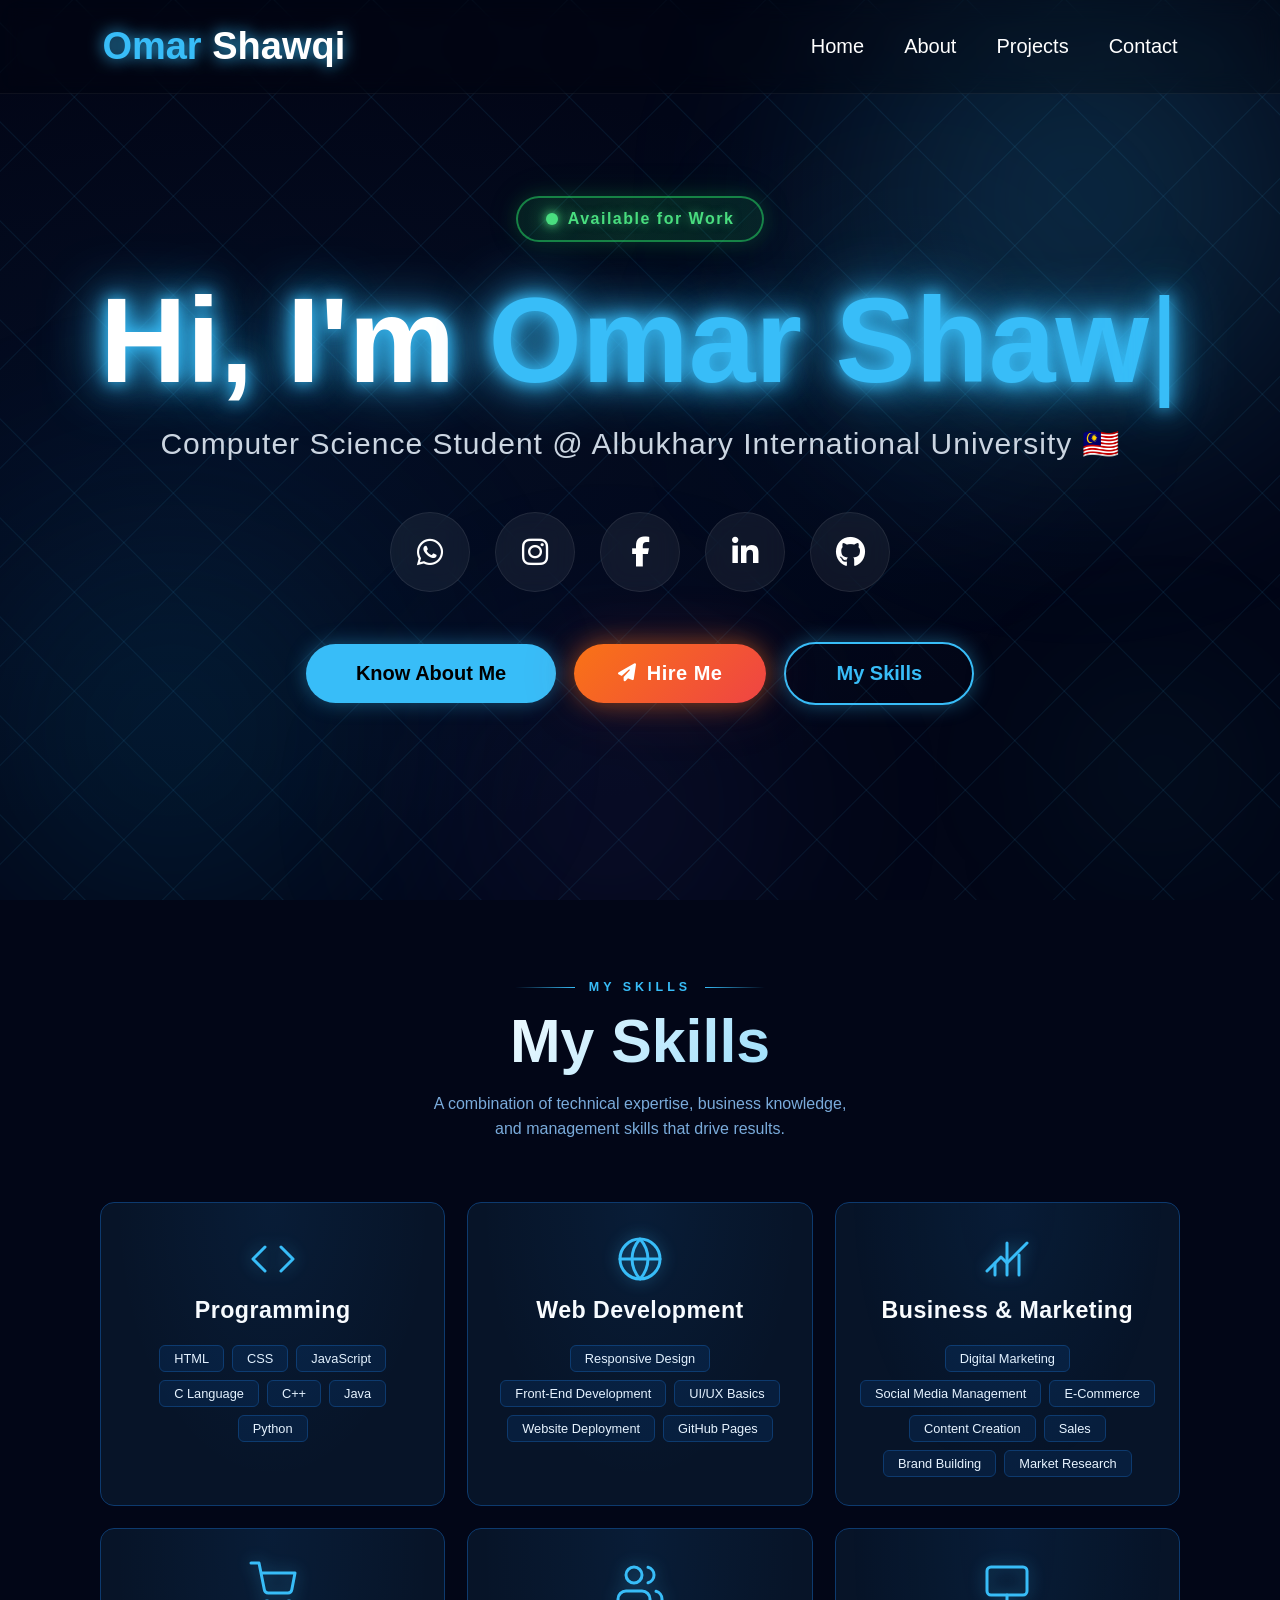
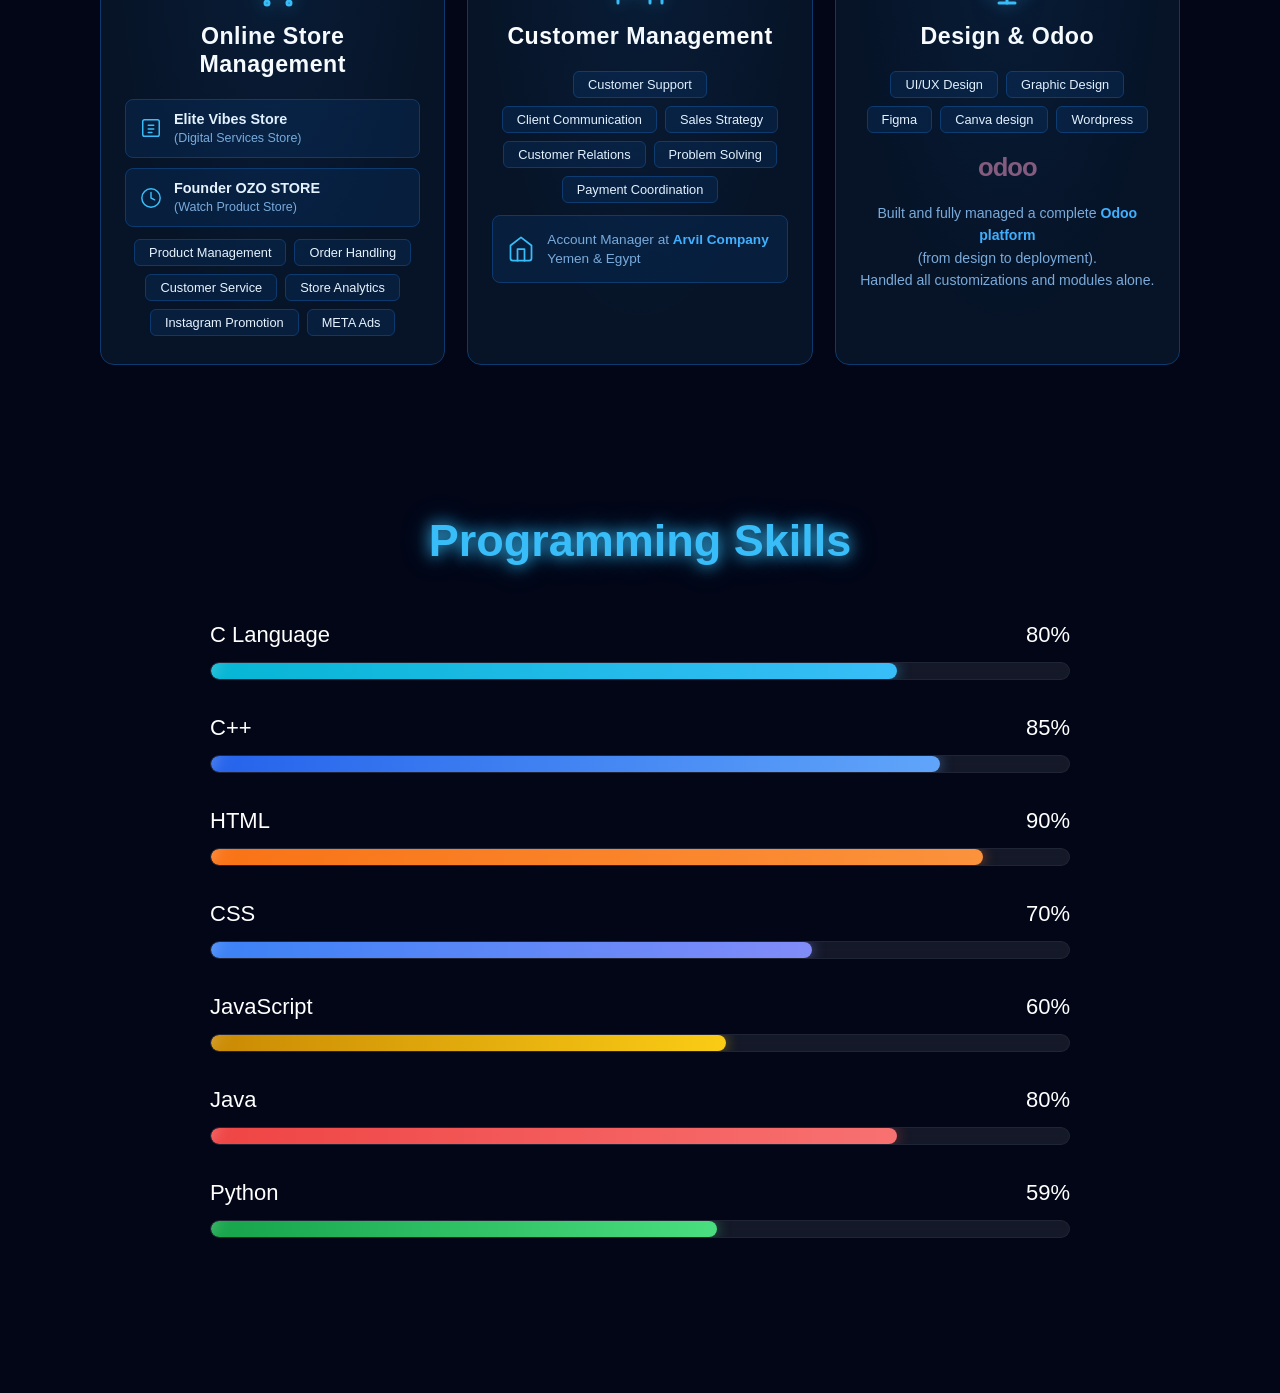
==== index.html @ d6a5c093 "Update index.html" ====
<!DOCTYPE html>
<html lang="en">
<head>
    <meta charset="UTF-8">
    <meta name="viewport" content="width=device-width, initial-scale=1.0">
    <meta name="theme-color" content="#020617">
    <!-- Preconnect to external resources for faster loading -->
    <link rel="preconnect" href="https://cdnjs.cloudflare.com" crossorigin>
    <title>Omar Shawqi | Portfolio</title>
    <link rel="stylesheet" href="style.css">
    <!-- FONT AWESOME - load async to avoid render blocking -->
    <link rel="stylesheet" href="https://cdnjs.cloudflare.com/ajax/libs/font-awesome/6.5.1/css/all.min.css" media="print" onload="this.media='all'"/>
    <noscript><link rel="stylesheet" href="https://cdnjs.cloudflare.com/ajax/libs/font-awesome/6.5.1/css/all.min.css"/></noscript>
</head>

<body>

<div class="bg-animation"></div>

<!-- NAVBAR -->
<nav>
   <div class="logo">
    <span class="logo-blue">Omar</span>
    <span class="logo-white">Shawqi</span>
</div>
    <button class="hamburger" id="hamburger" aria-label="Menu">
        <span></span><span></span><span></span>
    </button>
    <ul id="nav-menu">
        <li><a href="index.html">Home</a></li>
        <li><a href="about.html">About</a></li>
        <li><a href="projects.html">Projects</a></li>
        <li><a href="contact.html">Contact</a></li>
    </ul>
</nav>

<!-- HERO -->
<section class="hero">
    <div class="hero-content">

        <!-- Available for work badge -->
        <div class="available-badge">
            <span class="avail-dot"></span>
            Available for Work
        </div>

        <!-- Typing headline -->
        <h1 class="hero-headline">
            <span class="hero-hi">Hi, I'm </span><span id="typing-text" class="hero-typed"></span><span class="hero-cursor">|</span>
        </h1>

        <!-- Rotating subtitles -->
        <p class="hero-sub-rotate" id="hero-sub"></p>

        <div class="social-icons">
            <a href="https://wa.me/967772291980" target="_blank"><i class="fab fa-whatsapp"></i></a>
            <a href="https://instagram.com/7qz_2" target="_blank"><i class="fab fa-instagram"></i></a>
            <a href="https://www.facebook.com/share/17MF6jE2B3/" target="_blank"><i class="fab fa-facebook-f"></i></a>
            <a href="https://www.linkedin.com/in/omar-shawqi-67b911262/" target="_blank"><i class="fab fa-linkedin-in"></i></a>
            <a href="https://github.com/omarshawqi7722" target="_blank"><i class="fab fa-github"></i></a>
        </div>

        <div class="hero-cta-row">
            <a href="about.html" class="main-btn">Know About Me</a>
            <a href="contact.html" class="hire-me-btn">
                <span class="hire-icon"><i class="fas fa-paper-plane"></i></span>
                Hire Me
            </a>
            <a href="#skills" class="main-btn secondary-btn">My Skills</a>
        </div>

    </div>
</section>

<!-- ─── SKILLS SECTION ─── -->
<section id="skills">

  <div class="section-label"><span>MY SKILLS</span></div>
  <h2 class="section-title">My Skills</h2>
  <p class="section-sub">A combination of technical expertise, business knowledge,<br>and management skills that drive results.</p>

  <div class="skills-grid">

    <!-- 1. Programming -->
    <div class="skill-card">
      <div class="card-icon">
        <svg viewBox="0 0 24 24" fill="none" stroke="currentColor" stroke-width="1.5" stroke-linecap="round" stroke-linejoin="round">
          <polyline points="16 18 22 12 16 6"/>
          <polyline points="8 6 2 12 8 18"/>
        </svg>
      </div>
      <div class="card-title">Programming</div>
      <div class="tags">
        <span class="tag">HTML</span>
        <span class="tag">CSS</span>
        <span class="tag">JavaScript</span>
        <span class="tag">C Language</span>
        <span class="tag">C++</span>
        <span class="tag">Java</span>
        <span class="tag">Python</span>
      </div>
    </div>

    <!-- 2. Web Development -->
    <div class="skill-card">
      <div class="card-icon">
        <svg viewBox="0 0 24 24" fill="none" stroke="currentColor" stroke-width="1.5" stroke-linecap="round" stroke-linejoin="round">
          <circle cx="12" cy="12" r="10"/>
          <line x1="2" y1="12" x2="22" y2="12"/>
          <path d="M12 2a15.3 15.3 0 0 1 4 10 15.3 15.3 0 0 1-4 10 15.3 15.3 0 0 1-4-10 15.3 15.3 0 0 1 4-10z"/>
        </svg>
      </div>
      <div class="card-title">Web Development</div>
      <div class="tags">
        <span class="tag">Responsive Design</span>
        <span class="tag">Front-End Development</span>
        <span class="tag">UI/UX Basics</span>
        <span class="tag">Website Deployment</span>
        <span class="tag">GitHub Pages</span>
      </div>
    </div>

    <!-- 3. Business & Marketing -->
    <div class="skill-card">
      <div class="card-icon">
        <svg viewBox="0 0 24 24" fill="none" stroke="currentColor" stroke-width="1.5" stroke-linecap="round" stroke-linejoin="round">
          <line x1="18" y1="20" x2="18" y2="10"/>
          <line x1="12" y1="20" x2="12" y2="4"/>
          <line x1="6" y1="20" x2="6" y2="14"/>
          <polyline points="22 4 12 14 9 11 2 18"/>
        </svg>
      </div>
      <div class="card-title">Business &amp; Marketing</div>
      <div class="tags">
        <span class="tag">Digital Marketing</span>
        <span class="tag">Social Media Management</span>
        <span class="tag">E-Commerce</span>
        <span class="tag">Content Creation</span>
        <span class="tag">Sales</span>
        <span class="tag">Brand Building</span>
        <span class="tag">Market Research</span>
      </div>
    </div>

    <!-- 4. Online Store Management -->
    <div class="skill-card">
      <div class="card-icon">
        <svg viewBox="0 0 24 24" fill="none" stroke="currentColor" stroke-width="1.5" stroke-linecap="round" stroke-linejoin="round">
          <circle cx="9" cy="21" r="1"/>
          <circle cx="20" cy="21" r="1"/>
          <path d="M1 1h4l2.68 13.39a2 2 0 0 0 2 1.61h9.72a2 2 0 0 0 2-1.61L23 6H6"/>
        </svg>
      </div>
      <div class="card-title">Online Store Management</div>
      <div class="store-item">
        <svg viewBox="0 0 24 24" fill="none" stroke="currentColor" stroke-width="1.5" stroke-linecap="round" stroke-linejoin="round">
          <rect x="3" y="3" width="18" height="18" rx="2"/>
          <path d="M9 9h6M9 13h6M9 17h4"/>
        </svg>
        <div class="store-item-text">
          <strong>Elite Vibes Store</strong>
          <span>(Digital Services Store)</span>
        </div>
      </div>
      <div class="store-item">
        <svg viewBox="0 0 24 24" fill="none" stroke="currentColor" stroke-width="1.5" stroke-linecap="round" stroke-linejoin="round">
          <circle cx="12" cy="12" r="10"/>
          <path d="M12 6v6l4 2"/>
        </svg>
        <div class="store-item-text">
          <strong>Founder OZO STORE</strong>
          <span>(Watch Product Store)</span>
        </div>
      </div>
      <div class="tags" style="margin-top:12px;">
        <span class="tag">Product Management</span>
        <span class="tag">Order Handling</span>
        <span class="tag">Customer Service</span>
        <span class="tag">Store Analytics</span>
        <span class="tag">Instagram Promotion</span>
        <span class="tag">META Ads</span>
      </div>
    </div>

    <!-- 5. Customer Management -->
    <div class="skill-card">
      <div class="card-icon">
        <svg viewBox="0 0 24 24" fill="none" stroke="currentColor" stroke-width="1.5" stroke-linecap="round" stroke-linejoin="round">
          <path d="M17 21v-2a4 4 0 0 0-4-4H5a4 4 0 0 0-4 4v2"/>
          <circle cx="9" cy="7" r="4"/>
          <path d="M23 21v-2a4 4 0 0 0-3-3.87"/>
          <path d="M16 3.13a4 4 0 0 1 0 7.75"/>
        </svg>
      </div>
      <div class="card-title">Customer Management</div>
      <div class="tags">
        <span class="tag">Customer Support</span>
        <span class="tag">Client Communication</span>
        <span class="tag">Sales Strategy</span>
        <span class="tag">Customer Relations</span>
        <span class="tag">Problem Solving</span>
        <span class="tag">Payment Coordination</span>
        
      </div>
      <div class="company-badge">
        <svg viewBox="0 0 24 24" fill="none" stroke="currentColor" stroke-width="1.5" stroke-linecap="round" stroke-linejoin="round">
          <path d="M3 9l9-7 9 7v11a2 2 0 0 1-2 2H5a2 2 0 0 1-2-2z"/>
          <polyline points="9 22 9 12 15 12 15 22"/>
        </svg>
        <div>
           Account Manager at 
<a href="https://www.facebook.com/ArvilGroup"
target="_blank">
    Arvil Company
</a>

<br>

Yemen & Egypt
        </div>
      </div>
    </div>

    <!-- 6. Design & Odoo -->
    <div class="skill-card">
      <div class="card-icon">
        <svg viewBox="0 0 24 24" fill="none" stroke="currentColor" stroke-width="1.5" stroke-linecap="round" stroke-linejoin="round">
          <rect x="2" y="3" width="20" height="14" rx="2"/>
          <line x1="8" y1="21" x2="16" y2="21"/>
          <line x1="12" y1="17" x2="12" y2="21"/>
        </svg>
      </div>
      <div class="card-title">Design &amp; Odoo</div>
      <div class="odoo-block">
        <div class="tags">
          <span class="tag">UI/UX Design</span>
          <span class="tag">Graphic Design</span>
          <span class="tag">Figma</span>
          <span class="tag">Canva design</span>
           <span class="tag">Wordpress</span>
        </div>
        <div class="odoo-logo"><span class="odoo-logo-text">odoo</span></div>
        <div class="odoo-desc">
          Built and fully managed a complete <a href="#">Odoo platform</a><br>
          (from design to deployment).<br>
          Handled all customizations and modules alone.
        </div>
      </div>
    </div>

  </div>
</section>
<!-- ─── END SKILLS SECTION ─── -->

<!-- PROGRAMMING SKILLS BARS SECTION -->
<section class="skills-section">
    <h2>Programming Skills</h2>

    <!-- C -->
    <div class="skill">
        <div class="skill-info">
            <span>C Language</span>
            <span>80%</span>
        </div>
        <div class="skill-bar">
            <div class="skill-fill c"></div>
        </div>
    </div>

    <!-- C++ -->
    <div class="skill">
        <div class="skill-info">
            <span>C++</span>
            <span>85%</span>
        </div>
        <div class="skill-bar">
            <div class="skill-fill cpp"></div>
        </div>
    </div>

    <!-- HTML -->
    <div class="skill">
        <div class="skill-info">
            <span>HTML</span>
            <span>90%</span>
        </div>
        <div class="skill-bar">
            <div class="skill-fill html"></div>
        </div>
    </div>

    <!-- CSS -->
    <div class="skill">
        <div class="skill-info">
            <span>CSS</span>
            <span>70%</span>
        </div>
        <div class="skill-bar">
            <div class="skill-fill css"></div>
        </div>
    </div>

    <!-- JavaScript -->
    <div class="skill">
        <div class="skill-info">
            <span>JavaScript</span>
            <span>60%</span>
        </div>
        <div class="skill-bar">
            <div class="skill-fill js"></div>
        </div>
    </div>

    <!-- Java -->
    <div class="skill">
        <div class="skill-info">
            <span>Java</span>
            <span>80%</span>
        </div>
        <div class="skill-bar">
            <div class="skill-fill java"></div>
        </div>
    </div>

    <!-- Python -->
    <div class="skill">
        <div class="skill-info">
            <span>Python</span>
            <span>59%</span>
        </div>
        <div class="skill-bar">
            <div class="skill-fill python"></div>
        </div>
    </div>

</section>

<script src="script.js"></script>

</body>
</html>
---- style.css ----
/* ================================================================
   Omar Shawqi — Portfolio
   style.css  |  One unified stylesheet for all pages
   Font: Arial, sans-serif (consistent with all pages)
   ================================================================ */

/* ── Reset ── */
*, *::before, *::after {
    margin: 0;
    padding: 0;
    box-sizing: border-box;
    scroll-behavior: smooth;
}

body {
    font-family: Arial, sans-serif;
}
/* ================================================================
   BODY & PAGE LOAD
   ================================================================ */
body {
    background: #020617;
    color: white;
    overflow-x: hidden;
    animation: pageLoad 0.8s ease;
}

@keyframes pageLoad {
    from { opacity: 0; transform: translateY(20px); }
    to   { opacity: 1; transform: translateY(0); }
}

.fade-out {
    opacity: 0;
    transform: scale(1.02);
    transition: opacity 0.5s ease, transform 0.5s ease;
}

/* ================================================================
   BACKGROUND ANIMATION
   ================================================================ */
.bg-animation {
    position: fixed;
    width: 100%;
    height: 100vh;
    z-index: -1;
    overflow: hidden;
    background: radial-gradient(ellipse at 20% 50%, #040e24 0%, #020617 60%);
}

/* Fine moving grid */
.bg-animation::before {
    content: "";
    position: absolute;
    width: 200%;
    height: 200%;
    background-image:
        linear-gradient(rgba(56, 189, 248, 0.09) 1px, transparent 1px),
        linear-gradient(90deg, rgba(56, 189, 248, 0.09) 1px, transparent 1px);
    background-size: 70px 70px;
    transform: rotate(45deg);
    top: -50%;
    left: -50%;
    animation: gridMove 30s linear infinite;
}

/* Primary top-right orb — cyan */
.bg-animation::after {
    content: "";
    position: absolute;
    width: 800px;
    height: 800px;
    background: radial-gradient(circle, rgba(56, 189, 248, 0.22) 0%, transparent 65%);
    filter: blur(70px);
    top: -200px;
    right: -200px;
    animation: orbFloat1 14s ease-in-out infinite alternate;
}

/* Extra orbs injected via JS — see below */

@keyframes gridMove {
    0%   { transform: rotate(45deg) translate(0, 0); }
    100% { transform: rotate(45deg) translate(100px, 100px); }
}

@keyframes orbFloat1 {
    0%   { transform: translate(0, 0) scale(1); }
    33%  { transform: translate(-60px, 80px) scale(1.08); }
    66%  { transform: translate(40px, 120px) scale(0.95); }
    100% { transform: translate(-30px, 50px) scale(1.05); }
}

@keyframes orbFloat2 {
    0%   { transform: translate(0, 0) scale(1); }
    50%  { transform: translate(80px, -60px) scale(1.12); }
    100% { transform: translate(-40px, 40px) scale(0.9); }
}

@keyframes orbFloat3 {
    0%   { transform: translate(0, 0) scale(0.9); }
    50%  { transform: translate(-70px, 50px) scale(1.1); }
    100% { transform: translate(50px, -30px) scale(1.0); }
}

/* ================================================================
   NAVBAR  (Home / About / Contact  use  <nav>)
   ================================================================ */
nav {
    width: 100%;
    padding: 25px 8%;
    display: flex;
    justify-content: space-between;
    align-items: center;
    position: fixed;
    top: 0;
    left: 0;
    z-index: 1000;
    background: rgba(0, 0, 0, 0.2);
    backdrop-filter: blur(12px);
    border-bottom: 1px solid rgba(255, 255, 255, 0.05);
}

.logo {
    font-size: 38px;
    font-weight: bold;
    color: #38bdf8;
    text-shadow: 0 0 15px #38bdf8;
}

nav ul {
    display: flex;
    list-style: none;
    gap: 40px;
}

nav ul li a {
    color: white;
    text-decoration: none;
    font-size: 20px;
    position: relative;
    transition: 0.3s;
}

nav ul li a::after {
    content: "";
    position: absolute;
    width: 0;
    height: 2px;
    background: #38bdf8;
    left: 0;
    bottom: -8px;
    transition: 0.4s;
}

nav ul li a:hover { color: #38bdf8; }
nav ul li a:hover::after { width: 100%; }

/* ================================================================
   NAVBAR  (Projects page uses  .navbar / .nav-links)
   ================================================================ */
.navbar {
    position: sticky;
    top: 0;
    z-index: 1000;
    display: flex;
    align-items: center;
    justify-content: space-between;
    padding: 25px 8%;
    background: rgba(0, 0, 0, 0.2);
    backdrop-filter: blur(12px);
    border-bottom: 1px solid rgba(255, 255, 255, 0.05);
}

.nav-logo {
    font-size: 38px;
    font-weight: bold;
    color: #38bdf8;
    text-shadow: 0 0 15px #38bdf8;
    line-height: 1;
    /* single-line logo to match the other nav */
    display: block;
}

/* hide stacked spans — projects nav shows "Omar Shawqi" flat */
.logo-first::after { content: " "; }
.logo-last  { color: white; }

.nav-links {
    list-style: none;
    display: flex;
    gap: 40px;
}

.nav-links a {
    color: white;
    text-decoration: none;
    font-size: 20px;
    position: relative;
    transition: 0.3s;
}

.nav-links a::after {
    content: "";
    position: absolute;
    width: 0;
    height: 2px;
    background: #38bdf8;
    left: 0;
    bottom: -8px;
    transition: 0.4s;
}

.nav-links a.active,
.nav-links a:hover { color: #38bdf8; }

.nav-links a.active::after,
.nav-links a:hover::after { width: 100%; }

/* ================================================================
   SHARED ANIMATIONS
   ================================================================ */
@keyframes fadeUp {
    from { opacity: 0; transform: translateY(50px); }
    to   { opacity: 1; transform: translateY(0); }
}

@keyframes glowText {
    from { text-shadow: 0 0 10px #38bdf8, 0 0 20px #38bdf8; }
    to   { text-shadow: 0 0 20px #38bdf8, 0 0 40px #38bdf8, 0 0 80px #38bdf8; }
}

/* ================================================================
   BUTTONS
   ================================================================ */
.main-btn {
    display: inline-block;
    padding: 18px 50px;
    border-radius: 50px;
    background: #38bdf8;
    color: black;
    text-decoration: none;
    font-size: 20px;
    font-weight: bold;
    transition: 0.4s;
    box-shadow: 0 0 20px rgba(56, 189, 248, 0.4);
}

.main-btn:hover {
    transform: scale(1.08);
    box-shadow: 0 0 20px #38bdf8, 0 0 50px #38bdf8;
}

.secondary-btn {
    background: transparent;
    color: #38bdf8;
    border: 2px solid #38bdf8;
}

.secondary-btn:hover {
    background: rgba(56, 189, 248, 0.1);
    color: #38bdf8;
}

.second-btn { background: white; }

/* ================================================================
   HOME HERO
   ================================================================ */
.hero {
    width: 100%;
    min-height: 100vh;
    display: flex;
    justify-content: center;
    align-items: center;
    text-align: center;
    padding: 20px;
}

.hero-content { animation: fadeUp 1.5s ease; }

.hero-content h1 {
    font-size: 120px;
    color: #38bdf8;
    margin-bottom: 20px;
    text-shadow: 0 0 15px #38bdf8, 0 0 30px #38bdf8, 0 0 60px #38bdf8;
    animation: glowText 3s infinite alternate;
}

.hero-content p {
    font-size: 30px;
    color: #cbd5e1;
    margin-bottom: 50px;
    letter-spacing: 1px;
}

/* Social Icons */
.social-icons {
    display: flex;
    justify-content: center;
    gap: 25px;
    margin-bottom: 50px;
}

.social-icons a {
    width: 80px;
    height: 80px;
    border-radius: 50%;
    background: rgba(255, 255, 255, 0.06);
    border: 1px solid rgba(255, 255, 255, 0.08);
    display: flex;
    justify-content: center;
    align-items: center;
    color: white;
    text-decoration: none;
    font-size: 30px;
    transition: 0.4s;
    backdrop-filter: blur(12px);
    position: relative;
    overflow: hidden;
}

.social-icons a::before {
    content: "";
    position: absolute;
    width: 100%;
    height: 100%;
    background: linear-gradient(45deg, transparent, #38bdf8, transparent);
    left: -100%;
    transition: 0.5s;
}

.social-icons a:hover::before { left: 100%; }

.social-icons a:hover {
    transform: translateY(-12px) scale(1.1);
    background: #38bdf8;
    color: black;
    box-shadow: 0 0 20px #38bdf8, 0 0 40px #38bdf8;
}

/* ================================================================
   MY SKILLS CARDS  (index.html — #skills)
   ================================================================ */
#skills {
    padding: 80px 60px 60px;
    max-width: 1200px;
    margin: 0 auto;
}

.section-label {
    display: flex;
    align-items: center;
    justify-content: center;
    gap: 14px;
    margin-bottom: 14px;
}

.section-label span {
    font-size: 0.78rem;
    font-weight: 700;
    letter-spacing: 4px;
    color: #38bdf8;
    text-transform: uppercase;
}

.section-label::before,
.section-label::after {
    content: '';
    flex: 0 0 60px;
    height: 1px;
}

.section-label::before { background: linear-gradient(90deg, transparent, #38bdf8); }
.section-label::after  { background: linear-gradient(90deg, #38bdf8, transparent); }

.section-title {
    text-align: center;
    font-size: clamp(2.4rem, 5vw, 3.8rem);
    font-weight: 900;
    line-height: 1.1;
    margin-bottom: 16px;
    background: linear-gradient(135deg, #ffffff 30%, #38bdf8 100%);
    -webkit-background-clip: text;
    -webkit-text-fill-color: transparent;
    background-clip: text;
}

.section-sub {
    text-align: center;
    color: #7aabdb;
    font-size: 1rem;
    font-weight: 300;
    line-height: 1.6;
    margin-bottom: 60px;
}

.skills-grid {
    display: grid;
    grid-template-columns: repeat(3, 1fr);
    gap: 22px;
}

.skill-card {
    background: #071428;
    border: 1px solid #0d3a6e;
    border-radius: 14px;
    padding: 32px 24px 28px;
    transition: border-color 0.3s, box-shadow 0.3s, transform 0.3s;
    position: relative;
    overflow: hidden;
}

.skill-card::before {
    content: '';
    position: absolute;
    inset: 0;
    background: radial-gradient(ellipse at 50% 0%, rgba(26, 143, 255, 0.07) 0%, transparent 65%);
    pointer-events: none;
}

.skill-card:hover {
    border-color: #1a6fba;
    box-shadow: 0 0 20px rgba(26, 143, 255, 0.15);
    transform: translateY(-4px);
}

.card-icon {
    display: flex;
    justify-content: center;
    margin-bottom: 14px;
}

.card-icon svg {
    width: 48px;
    height: 48px;
    stroke: #38bdf8;
    fill: none;
    stroke-width: 1.5;
    stroke-linecap: round;
    stroke-linejoin: round;
    filter: drop-shadow(0 0 8px rgba(56, 189, 248, 0.45));
}

.card-title {
    text-align: center;
    font-size: 1.15rem;
    font-weight: 700;
    color: #40b0ff;
    margin-bottom: 20px;
    letter-spacing: 0.5px;
}

.tags {
    display: flex;
    flex-wrap: wrap;
    gap: 8px;
    justify-content: center;
}

.tag {
    background: #071e3d;
    border: 1px solid #0d3a6e;
    color: #e8f4ff;
    font-size: 0.8rem;
    font-weight: 500;
    padding: 5px 14px;
    border-radius: 6px;
    transition: border-color 0.2s, color 0.2s;
}

.tag:hover { border-color: #0d6fc7; color: #40b0ff; }

.store-item {
    display: flex;
    align-items: center;
    gap: 12px;
    background: #071e3d;
    border: 1px solid #0d3a6e;
    border-radius: 8px;
    padding: 10px 14px;
    margin-bottom: 10px;
    transition: border-color 0.2s;
}

.store-item:hover { border-color: #0d6fc7; }

.store-item svg {
    width: 22px;
    height: 22px;
    stroke: #38bdf8;
    fill: none;
    stroke-width: 1.6;
    flex-shrink: 0;
}

.store-item-text { font-size: 0.82rem; line-height: 1.35; }
.store-item-text strong { display: block; font-size: 0.9rem; color: #e8f4ff; }
.store-item-text span  { color: #7aabdb; font-size: 0.78rem; }

.company-badge {
    display: flex;
    align-items: center;
    gap: 12px;
    background: #071e3d;
    border: 1px solid #0d3a6e;
    border-radius: 8px;
    padding: 14px;
    margin-top: 12px;
    font-size: 0.85rem;
    color: #7aabdb;
    line-height: 1.4;
}

.company-badge svg {
    width: 28px;
    height: 28px;
    stroke: #38bdf8;
    fill: none;
    stroke-width: 1.5;
    flex-shrink: 0;
}

.company-badge a { color: #40b0ff; text-decoration: none; font-weight: 600; }
.company-badge a:hover { text-decoration: underline; }

.odoo-block { display: flex; flex-direction: column; gap: 14px; }

.odoo-desc {
    font-size: 0.88rem;
    color: #7aabdb;
    text-align: center;
    line-height: 1.6;
}

.odoo-desc a { color: #40b0ff; text-decoration: none; font-weight: 600; }

.odoo-logo { display: flex; justify-content: center; margin: 6px 0; }

.odoo-logo-text {
    font-size: 1.6rem;
    font-weight: 900;
    color: #875a7b;
    letter-spacing: -1px;
}

/* ================================================================
   PROGRAMMING SKILL BARS  (index.html — .skills-section)
   ================================================================ */
.skills-section {
    margin-top: 90px;
    width: 100%;
    max-width: 900px;
    margin-left: auto;
    margin-right: auto;
    padding: 0 20px 120px;
}

.skills-section h2 {
    text-align: center;
    font-size: 45px;
    margin-bottom: 55px;
    color: #38bdf8;
    text-shadow:
        0 0 15px #38bdf8,
        0 0 30px rgba(56, 189, 248, 0.4);
}

.skill { margin-bottom: 35px; }

.skill-info {
    display: flex;
    justify-content: space-between;
    margin-bottom: 14px;
    font-size: 22px;
    color: white;
}

.skill-bar {
    width: 100%;
    height: 18px;
    background: rgba(255, 255, 255, 0.08);
    border-radius: 50px;
    overflow: hidden;
    border: 1px solid rgba(255, 255, 255, 0.05);
    backdrop-filter: blur(8px);
}

.skill-fill {
    height: 100%;
    border-radius: 50px;
    position: relative;
    overflow: hidden;
    animation: fillAnimation 2.5s ease;
}

/* Shine sweep */
.skill-fill::before {
    content: "";
    position: absolute;
    top: 0;
    left: -120px;
    width: 120px;
    height: 100%;
    background: rgba(255, 255, 255, 0.5);
    filter: blur(10px);
    transform: skewX(-25deg);
    animation: shine 3s infinite linear;
}

@keyframes fillAnimation { from { width: 0; } }

@keyframes shine {
    0%   { left: -120px; }
    100% { left: 120%; }
}

/* Individual bar colors — different per language */
.c      { width: 80%; background: linear-gradient(90deg, #06b6d4, #38bdf8); box-shadow: 0 0 14px rgba(56,189,248,0.55); }
.cpp    { width: 85%; background: linear-gradient(90deg, #2563eb, #60a5fa); box-shadow: 0 0 14px rgba(96,165,250,0.55); }
.html   { width: 90%; background: linear-gradient(90deg, #f97316, #fb923c); box-shadow: 0 0 14px rgba(249,115,22,0.55); }
.css    { width: 70%; background: linear-gradient(90deg, #3b82f6, #818cf8); box-shadow: 0 0 14px rgba(129,140,248,0.55); }
.js     { width: 60%; background: linear-gradient(90deg, #ca8a04, #facc15); box-shadow: 0 0 14px rgba(250,204,21,0.5); }
.java   { width: 80%; background: linear-gradient(90deg, #ef4444, #f87171); box-shadow: 0 0 14px rgba(239,68,68,0.55); }
.python { width: 59%; background: linear-gradient(90deg, #16a34a, #4ade80); box-shadow: 0 0 14px rgba(74,222,128,0.5); }

.skill:hover .skill-fill       { filter: brightness(1.2); transform: scaleY(1.15); transition: 0.4s; }
.skill:hover .skill-info span  { color: #38bdf8; transition: 0.4s; }

/* ================================================================
   ABOUT PAGE
   ================================================================ */
.about-page {
    width: 100%;
    min-height: 100vh;
    padding: 180px 8% 100px;
}

.about-container { max-width: 1200px; margin: auto; }

.about-container h1 {
    font-size: 80px;
    color: #38bdf8;
    margin-bottom: 15px;
    text-shadow: 0 0 20px #38bdf8;
}

.about-container h2 { font-size: 35px; margin-bottom: 40px; }

.about-container p {
    font-size: 22px;
    line-height: 2;
    color: #cbd5e1;
    margin-bottom: 30px;
}

/* Hero Buttons */
.hero-buttons {
    display: flex;
    justify-content: center;
    align-items: center;
    gap: 22px;
    flex-wrap: wrap;
    margin-top: 45px;
}

.hero-btn {
    padding: 18px 35px;
    border-radius: 50px;
    text-decoration: none;
    color: white;
    font-size: 17px;
    font-weight: 600;
    background: linear-gradient(135deg, #0ea5e9, #0284c7);
    box-shadow: 0 0 25px rgba(14, 165, 233, 0.35);
    transition: 0.4s ease;
}

.hero-btn:hover {
    transform: translateY(-6px);
    box-shadow: 0 0 35px rgba(14, 165, 233, 0.55);
}

.cv-btn {
    background: linear-gradient(135deg, #a01313, #f90000);
}

/* ================================================================
   WORK EXPERIENCE SECTION
   ================================================================ */
.work-section { margin-top: 110px; }

.work-heading { text-align: center; margin-bottom: 60px; }

.work-heading span {
    color: #38bdf8;
    letter-spacing: 4px;
    font-size: 15px;
    font-weight: 600;
}

.work-heading h2 {
    font-size: 70px;
    color: white;
    margin-top: 12px;
    font-weight: 800;
}

.work-grid {
    display: grid;
    grid-template-columns: repeat(2, 1fr);
    gap: 30px;
}

.work-card {
    background: rgba(255, 255, 255, 0.04);
    border: 1px solid rgba(56, 189, 248, 0.15);
    border-radius: 30px;
    padding: 38px;
    transition: 0.4s ease;
    backdrop-filter: blur(12px);
    position: relative;
    overflow: hidden;
}

.work-card::before {
    content: "";
    position: absolute;
    width: 180px;
    height: 180px;
    background: rgba(56, 189, 248, 0.08);
    border-radius: 50%;
    top: -60px;
    right: -60px;
}

.work-card:hover {
    transform: translateY(-10px);
    border-color: #38bdf8;
    box-shadow: 0 0 30px rgba(56, 189, 248, 0.18);
}

.work-icon {
    width: 78px;
    height: 78px;
    border-radius: 22px;
    background: rgba(56, 189, 248, 0.08);
    display: flex;
    align-items: center;
    justify-content: center;
    margin-bottom: 25px;
    position: relative;
    z-index: 2;
}

.work-icon i { font-size: 34px; color: #38bdf8; }

.work-date {
    display: inline-block;
    padding: 8px 16px;
    border-radius: 30px;
    background: rgba(56, 189, 248, 0.1);
    color: #38bdf8;
    font-size: 14px;
    margin-bottom: 22px;
    position: relative;
    z-index: 2;
}

.work-card h3 {
    color: white;
    font-size: 30px;
    margin-bottom: 8px;
    position: relative;
    z-index: 2;
}

.work-card h4 {
    color: #38bdf8;
    font-size: 18px;
    margin-bottom: 20px;
    font-weight: 500;
    position: relative;
    z-index: 2;
}

.work-card p {
    color: #d8d8d8;
    line-height: 1.8;
    font-size: 16px;
    position: relative;
    z-index: 2;
}

/* ================================================================
   VOLUNTEER SECTION
   ================================================================ */
.volunteer-section {
    padding-top: 120px;
    position: relative;
    z-index: 2;
}

.volunteer-header { text-align: center; margin-bottom: 70px; }

.volunteer-header span {
    color: #38bdf8;
    letter-spacing: 4px;
    font-size: 15px;
    font-weight: 600;
}

.volunteer-header h2 {
    font-size: 72px;
    color: white;
    margin-top: 12px;
    font-weight: 800;
}

.volunteer-header p {
    color: #cfcfcf;
    max-width: 700px;
    margin: 20px auto 0;
    line-height: 1.8;
    font-size: 18px;
}

.volunteer-grid {
    display: grid;
    grid-template-columns: repeat(2, 1fr);
    gap: 30px;
}

.volunteer-card {
    position: relative;
    overflow: hidden;
    background: linear-gradient(145deg, #03152e, #071d3b);
    border: 1px solid rgba(56, 189, 248, 0.18);
    border-radius: 30px;
    padding: 40px;
    transition: 0.4s ease;
    backdrop-filter: blur(10px);
}

.volunteer-card::before {
    content: "";
    position: absolute;
    width: 180px;
    height: 180px;
    border-radius: 50%;
    background: rgba(56, 189, 248, 0.08);
    top: -70px;
    right: -70px;
}

.volunteer-card:hover {
    transform: translateY(-10px);
    border-color: #38bdf8;
    box-shadow: 0 0 35px rgba(56, 189, 248, 0.18);
}

.volunteer-icon {
    width: 82px;
    height: 82px;
    border-radius: 24px;
    background: rgba(56, 189, 248, 0.08);
    display: flex;
    align-items: center;
    justify-content: center;
    margin-bottom: 25px;
    position: relative;
    z-index: 2;
}

.volunteer-icon i { font-size: 36px; color: #38bdf8; }

.volunteer-date {
    display: inline-block;
    padding: 10px 18px;
    border-radius: 30px;
    background: rgba(56, 189, 248, 0.12);
    color: #38bdf8;
    font-size: 14px;
    margin-bottom: 22px;
    position: relative;
    z-index: 2;
}

.volunteer-card h3 {
    color: white;
    font-size: 32px;
    margin-bottom: 10px;
    position: relative;
    z-index: 2;
}

.volunteer-card h4 {
    color: #38bdf8;
    font-size: 19px;
    margin-bottom: 22px;
    font-weight: 500;
    position: relative;
    z-index: 2;
}

.volunteer-card p {
    color: #d8d8d8;
    line-height: 1.9;
    font-size: 16px;
    position: relative;
    z-index: 2;
}

/* ================================================================
   CV SECTION
   ================================================================ */
.cv-section { padding: 120px 20px; text-align: center; }

.cv-container span {
    color: #38bdf8;
    letter-spacing: 4px;
    font-size: 15px;
    font-weight: 600;
}

.cv-container h2 {
    font-size: 70px;
    color: white;
    margin-top: 12px;
    font-weight: 800;
}

.cv-container p {
    color: #cfcfcf;
    margin-top: 18px;
    font-size: 18px;
}

.cv-buttons {
    display: flex;
    justify-content: center;
    gap: 25px;
    flex-wrap: wrap;
    margin-top: 45px;
}

/* ================================================================
   CONTACT PAGE
   ================================================================ */
.contact-page { min-height: 100vh; padding: 140px 8% 80px; position: relative; }
.contact-container { max-width: 1400px; margin: auto; }

.contact-title { text-align: left; margin-bottom: 60px; }

.contact-title span {
    color: #9ca3af;
    font-size: 18px;
    letter-spacing: 4px;
    text-transform: uppercase;
    display: flex;
    align-items: center;
    gap: 15px;
    margin-bottom: 10px;
}

.contact-title span::after {
    content: "";
    width: 120px;
    height: 2px;
    background: #38bdf8;
}

.contact-title h1 {
    font-size: 85px;
    color: #fff;
    font-weight: 800;
    text-shadow: 0 0 15px rgba(56, 189, 248, 0.5);
    margin-top: 10px;
}

.contact-grid {
    display: grid;
    grid-template-columns: repeat(2, 1fr);
    gap: 30px;
}

.contact-card {
    background: linear-gradient(135deg, rgba(255,255,255,0.04), rgba(255,255,255,0.02));
    border: 1px solid rgba(255, 255, 255, 0.06);
    padding: 45px;
    display: flex;
    align-items: center;
    gap: 25px;
    position: relative;
    overflow: hidden;
    backdrop-filter: blur(15px);
    transition: 0.45s ease;
    border-radius: 20px;
}

.contact-card::before {
    content: "";
    position: absolute;
    width: 150%;
    height: 150%;
    background: linear-gradient(45deg, transparent, rgba(56, 189, 248, 0.3), transparent);
    top: -120%;
    left: -120%;
    transition: 0.8s;
}

.contact-card:hover::before { top: 100%; left: 100%; }

.contact-card:hover {
    transform: translateY(-15px);
    box-shadow: 0 0 25px rgba(56, 189, 248, 0.4), 0 0 60px rgba(56, 189, 248, 0.2);
    border-color: #38bdf8;
}

.contact-icon {
    min-width: 70px;
    height: 70px;
    border-radius: 18px;
    background: rgba(56, 189, 248, 0.08);
    display: flex;
    justify-content: center;
    align-items: center;
    font-size: 30px;
    color: #38bdf8;
    transition: 0.4s ease;
}

.contact-card:hover .contact-icon {
    transform: scale(1.08);
    box-shadow: 0 0 20px rgba(56, 189, 248, 0.25);
}

.contact-info h2 { color: #fff; font-size: 34px; margin-bottom: 10px; font-weight: 700; }
.contact-info p  { color: #cbd5e1; font-size: 22px; line-height: 1.8; }

/* Social Card */
.social-card {
    display: flex;
    align-items: center;
    justify-content: center;
    gap: 18px;
    padding: 35px;
    overflow: hidden;
}

.social-header {
    display: flex;
    flex-direction: column;
    align-items: center;
    gap: 10px;
}

.social-header h2 {
    color: white;
    font-size: 2rem;
    text-align: center;
}

.social-card .contact-icon {
    min-width: 90px;
    height: 90px;
    display: flex;
    align-items: center;
    justify-content: center;
    border-radius: 22px;
    background: rgba(56, 189, 248, 0.08);
}

.social-card .contact-icon i { font-size: 48px; color: #38bdf8; }

.contact-social {
    display: flex;
    align-items: center;
    justify-content: center;
    gap: 14px;
    flex-wrap: nowrap;
}

.social-btn {
    width: 78px;
    height: 78px;
    min-width: 78px;
    border-radius: 50%;
    display: flex;
    justify-content: center;
    align-items: center;
    background: rgba(56, 189, 248, 0.10);
    border: 1px solid rgba(56, 189, 248, 0.2);
    color: #38bdf8;
    font-size: 34px;
    text-decoration: none;
    transition: 0.4s ease;
    backdrop-filter: blur(10px);
}

.social-btn i { margin: 0; line-height: 1; }

.social-btn:hover {
    transform: translateY(-8px) scale(1.08);
    background: #38bdf8;
    color: #020617;
    box-shadow: 0 0 20px #38bdf8, 0 0 45px rgba(56, 189, 248, 0.6);
}

/* ================================================================
   PROJECTS PAGE — NAVBAR (uses .navbar + .nav-links above)
   ================================================================ */

/* Projects hero */
.hero.projects-hero {
    min-height: 45vh;
    padding: 7rem 8% 3.5rem;
    text-align: center;
    display: flex;
    flex-direction: column;
    justify-content: center;
    align-items: center;
    position: relative;
}

.hero.projects-hero .hero-content {
    animation: fadeUp 0.9s ease;
    display: flex;
    flex-direction: column;
    align-items: center;
}

/* Glow blobs */
.glow-left, .glow-right {
    position: absolute;
    width: 400px;
    height: 400px;
    border-radius: 50%;
    filter: blur(110px);
    pointer-events: none;
    z-index: 0;
}

.glow-left  { background: rgba(0, 80, 200, 0.2);  left: -80px;  top: -60px; }
.glow-right { background: rgba(56, 189, 248, 0.1); right: -60px; bottom: -60px; }

/* Projects count badge */
.projects-count {
    display: inline-flex;
    align-items: center;
    gap: 8px;
    background: rgba(56, 189, 248, 0.08);
    border: 1px solid rgba(56, 189, 248, 0.22);
    border-radius: 30px;
    padding: 6px 18px;
    font-size: 15px;
    color: #38bdf8;
    letter-spacing: 0.08em;
    margin-bottom: 20px;
    position: relative;
    z-index: 1;
}

.projects-count .dot {
    width: 7px;
    height: 7px;
    border-radius: 50%;
    background: #38bdf8;
    box-shadow: 0 0 8px #38bdf8;
    animation: blink 1.4s ease-in-out infinite;
}

@keyframes blink {
    0%, 100% { opacity: 1; }
    50%       { opacity: 0.2; }
}

.hero-tag {
    font-size: 15px;
    letter-spacing: 0.28em;
    color: #38bdf8;
    margin-bottom: 16px;
    text-transform: uppercase;
    font-weight: 600;
    position: relative;
    z-index: 1;
}

/* blinking cursor */
.hero-tag::after {
    content: "|";
    animation: cursorBlink 1s step-end infinite;
    margin-left: 3px;
}

@keyframes cursorBlink {
    0%, 100% { opacity: 1; }
    50%       { opacity: 0; }
}

.hero-title {
    font-size: clamp(2.8rem, 6vw, 4.5rem);
    font-weight: 800;
    color: white;
    line-height: 1.1;
    margin-bottom: 16px;
    position: relative;
    z-index: 1;
}

.hero-title .glow-word {
    display: inline-block;
    color: #38bdf8;
    text-shadow: 0 0 12px #38bdf8, 0 0 28px #38bdf8;
    animation: glowText 3s infinite alternate;
}

.hero-sub {
    font-size: 18px;
    color: #cbd5e1;
    line-height: 1.7;
    max-width: 1000px;
    margin: 0 auto 28px;
    position: relative;
    z-index: 1;
}

.hero-line {
    width: 80px;
    height: 3px;
    background: linear-gradient(90deg, transparent, #38bdf8, transparent);
    margin: 0 auto;
    border-radius: 2px;
    box-shadow: 0 0 12px #38bdf8;
    position: relative;
    z-index: 1;
}

/* Section divider */
.section-divider {
    display: flex;
    align-items: center;
    gap: 20px;
    margin: 4rem auto 2.5rem;
    max-width: 1400px;
    padding: 0 8%;
}

.section-divider span {
    font-size: 13px;
    letter-spacing: 0.25em;
    color: rgba(56, 189, 248, 0.65);
    text-transform: uppercase;
    white-space: nowrap;
    font-weight: 600;
}

.section-divider::before,
.section-divider::after {
    content: "";
    flex: 1;
    height: 1px;
    background: linear-gradient(90deg, transparent, rgba(56, 189, 248, 0.22), transparent);
}

/* ================================================================
   PROJECTS GRID
   ================================================================ */
.projects-section {
    position: relative;
    z-index: 1;
    padding: 2rem 8% 6rem;
}

.projects-grid {
    display: grid;
    grid-template-columns: repeat(auto-fill, minmax(290px, 1fr));
    gap: 1.8rem;
    max-width: 1400px;
    margin: 0 auto;
}

/* Project card */
.project-card {
    background: #030d1f;
    border: 1px solid rgba(56, 189, 248, 0.15);
    border-radius: 16px;
    overflow: visible;
    display: flex;
    flex-direction: column;
    transition: transform 0.35s ease, border-color 0.35s ease, box-shadow 0.35s ease;
    animation: fadeUp 0.6s ease both;
    position: relative;
}

.project-card[data-delay="0"] { animation-delay: 0.05s; }
.project-card[data-delay="1"] { animation-delay: 0.15s; }
.project-card[data-delay="2"] { animation-delay: 0.25s; }
.project-card[data-delay="3"] { animation-delay: 0.35s; }
.project-card[data-delay="4"] { animation-delay: 0.45s; }
.project-card[data-delay="5"] { animation-delay: 0.55s; }
.project-card[data-delay="6"] { animation-delay: 0.65s; }
.project-card[data-delay="7"] { animation-delay: 0.75s; }

.project-card:hover {
    transform: translateY(-8px);
    border-color: rgba(56, 189, 248, 0.55);
    box-shadow: 0 0 30px rgba(56, 189, 248, 0.15), 0 20px 40px rgba(0, 0, 0, 0.5);
}

.project-card.featured {
    border-color: rgba(56, 189, 248, 0.30);
    box-shadow: 0 0 18px rgba(56, 189, 248, 0.07);
}

.project-card.coming-soon { opacity: 0.85; }
.project-card.coming-soon:hover { opacity: 1; }

/* Card preview */
.card-preview {
    position: relative;
    height: 200px;
    background: linear-gradient(135deg, #07131f 0%, #0b1c30 50%, #061525 100%);
    overflow: visible;
    flex-shrink: 0;
}

.card-preview::before {
    content: '';
    position: absolute;
    inset: 0;
    background-image:
        linear-gradient(rgba(56, 189, 248, 0.06) 1px, transparent 1px),
        linear-gradient(90deg, rgba(255, 7, 7, 0.06) 1px, transparent 1px);
    background-size: 30px 30px;
    z-index: 0;
}

.preview-img {
    width: 100%;
    height: 100%;
    object-fit: cover;
    object-position: top center;
    display: block;
    position: absolute;
    inset: 0;
    z-index: 2;
    transition: transform 0.35s ease;
}

.project-card:hover .preview-img { transform: scale(1.04); }

.preview-img[src=""],
.preview-img:not([src]) { display: none; }

.preview-placeholder {
    position: absolute;
    inset: 0;
    z-index: 1;
    display: flex;
    flex-direction: column;
    align-items: center;
    justify-content: center;
    gap: 0.7rem;
    color: rgba(56, 189, 248, 0.3);
    padding: 1rem;
}

.preview-img:not([src=""]) ~ .preview-placeholder { display: none; }

.preview-placeholder svg { width: 38px; height: 38px; opacity: 0.6; }

.preview-placeholder span {
    font-size: 12px;
    text-align: center;
    color: rgba(56, 189, 248, 0.45);
    line-height: 1.5;
}

.preview-placeholder code {
    background: rgba(56, 189, 248, 0.08);
    border: 1px solid rgba(56, 189, 248, 0.2);
    padding: 1px 5px;
    border-radius: 4px;
    font-size: 11px;
    color: #38bdf8;
}

/* Floating icon */
.proj-card-icon {
    position: absolute;
    bottom: -25px;
    left: 50%;
    transform: translateX(-50%);
    z-index: 10;
    width: 46px;
    height: 46px;
    background: #071702;
    border: 2px solid rgba(56, 189, 248, 0.5);
    border-radius: 50%;
    display: flex;
    align-items: center;
    justify-content: center;
    box-shadow: 0 0 14px rgba(56, 189, 248, 0.28);
    transition: box-shadow 0.35s ease;
}

.proj-card-icon svg { width: 20px; height: 20px; stroke: #38bdf8; }

.project-card:hover .proj-card-icon { box-shadow: 0 0 24px rgba(56, 189, 248, 0.55); }

/* Badge */
.card-badge {
    position: absolute;
    top: 12px;
    right: 12px;
    z-index: 10;
    background: linear-gradient(135deg, #0077cc, #00aaff);
    color: #fff;
    font-size: 11px;
    font-weight: 700;
    letter-spacing: 0.1em;
    padding: 3px 10px;
    border-radius: 20px;
    text-transform: uppercase;
    box-shadow: 0 0 12px rgba(0, 170, 255, 0.5);
}

/* Coming-soon overlay */
.coming-soon-overlay {
    position: absolute;
    inset: 0;
    z-index: 5;
    display: flex;
    flex-direction: column;
    align-items: center;
    justify-content: center;
    gap: 10px;
    background: linear-gradient(135deg, rgba(2,6,23,0.72) 0%, rgba(7,19,31,0.82) 100%);
    backdrop-filter: blur(2px);
}

.coming-soon-badge {
    font-size: 13px;
    font-weight: 700;
    letter-spacing: 0.2em;
    color: #38bdf8;
    border: 1.5px solid rgba(56, 189, 248, 0.5);
    padding: 7px 20px;
    border-radius: 30px;
    background: rgba(56, 189, 248, 0.08);
    animation: pulseBadge 2.5s ease-in-out infinite;
    text-transform: uppercase;
}

@keyframes pulseBadge {
    0%, 100% { box-shadow: 0 0 0 0 rgba(56,189,248,0); }
    50%       { box-shadow: 0 0 0 8px rgba(56,189,248,0), 0 0 20px rgba(56,189,248,0.3); }
}

.eta-badge {
    font-size: 12px;
    color: rgba(56, 189, 248, 0.6);
    letter-spacing: 0.08em;
}

.coming-soon-icon {
    position: relative;
    width: 50px;
    height: 50px;
    display: flex;
    align-items: center;
    justify-content: center;
}

.coming-soon-icon::before {
    content: "";
    position: absolute;
    inset: -4px;
    border-radius: 50%;
    border: 1.5px dashed rgba(56, 189, 248, 0.35);
    animation: spin 6s linear infinite;
}

.coming-soon-icon svg { width: 26px; height: 26px; stroke: rgba(56,189,248,0.55); }

@keyframes spin {
    from { transform: rotate(0deg); }
    to   { transform: rotate(360deg); }
}

/* Inner glow on coming-soon preview */
.project-card.coming-soon .card-preview::after {
    content: "";
    position: absolute;
    inset: 0;
    background: radial-gradient(ellipse at center, rgba(56,189,248,0.08) 0%, transparent 70%);
    z-index: 1;
    animation: innerGlow 3s ease-in-out infinite alternate;
}

@keyframes innerGlow {
    from { opacity: 0.5; }
    to   { opacity: 1.0; }
}

/* Card body */
.card-body {
    padding: 2.2rem 1.4rem 1.4rem;
    display: flex;
    flex-direction: column;
    gap: 0.65rem;
    flex: 1;
}

.card-tag {
    font-size: 13px;
    font-weight: 600;
    letter-spacing: 0.04em;
    color: #38bdf8;
    background: rgba(56, 189, 248, 0.12);
    border: 1px solid rgba(56, 189, 248, 0.18);
    display: inline-block;
    padding: 2px 10px;
    border-radius: 20px;
    width: fit-content;
}

.card-title {
    font-size: 1.45rem;
    font-weight: 700;
    color: white;
    letter-spacing: 0.02em;
    line-height: 1.2;
}

.card-desc {
    font-size: 14px;
    color: #8ca0bb;
    line-height: 1.75;
    flex: 1;
}

/* Card buttons */
.card-btns {
    display: flex;
    gap: 0.75rem;
    margin-top: 0.5rem;
}

.btn {
    display: inline-flex;
    align-items: center;
    gap: 0.4rem;
    font-size: 14px;
    font-weight: 600;
    letter-spacing: 0.04em;
    text-decoration: none;
    padding: 9px 18px;
    border-radius: 8px;
    transition: all 0.35s ease;
    white-space: nowrap;
}

.btn svg { width: 14px; height: 14px; flex-shrink: 0; }

.btn-live {
    background: linear-gradient(135deg, #0077cc, #00aaff);
    color: #fff;
    box-shadow: 0 0 14px rgba(0,170,255,0.3);
    flex: 1;
    justify-content: center;
}

.btn-live:hover {
    background: linear-gradient(135deg, #0088ee, #00bfff);
    box-shadow: 0 0 22px rgba(0,200,255,0.5);
    transform: translateY(-1px);
}

.btn-github {
    background: transparent;
    color: white;
    border: 1.5px solid rgba(255,255,255,0.22);
    flex: 1;
    justify-content: center;
}

.btn-github:hover {
    background: rgba(255,255,255,0.06);
    border-color: rgba(255,255,255,0.5);
    transform: translateY(-1px);
}

.btn-disabled {
    background: rgba(56, 189, 248, 0.06);
    color: rgba(56, 189, 248, 0.45);
    border: 1.5px solid rgba(56, 189, 248, 0.15);
    flex: 1;
    justify-content: center;
    cursor: default;
    pointer-events: none;
}

/* View more */
.view-more-wrap { text-align: center; margin-top: 3.5rem; }

.btn-view-more {
    display: inline-flex;
    align-items: center;
    gap: 0.5rem;
    font-size: 16px;
    font-weight: 600;
    letter-spacing: 0.06em;
    color: #38bdf8;
    text-decoration: none;
    border: 1.5px solid rgba(56, 189, 248, 0.5);
    padding: 13px 35px;
    border-radius: 50px;
    transition: all 0.35s ease;
    background: rgba(56, 189, 248, 0.05);
}

.btn-view-more svg { width: 16px; height: 16px; transition: transform 0.35s ease; }

.btn-view-more:hover {
    background: rgba(56, 189, 248, 0.12);
    box-shadow: 0 0 24px rgba(56, 189, 248, 0.25);
    border-color: #38bdf8;
    transform: translateY(-2px);
}

.btn-view-more:hover svg { transform: translateX(4px); }

/* ================================================================
   SCROLL TARGETS
   ================================================================ */
html { scroll-behavior: smooth; }
#work       { scroll-margin-top: 140px; }
#volunteer  { scroll-margin-top: 120px; }
#cv-section { scroll-margin-top: 120px; }
#skills     { scroll-margin-top: 100px; }

/* ================================================================
   SCROLLBAR
   ================================================================ */
::-webkit-scrollbar { width: 6px; }
::-webkit-scrollbar-track { background: #020617; }
::-webkit-scrollbar-thumb { background: rgba(56,189,248,0.3); border-radius: 3px; }
::-webkit-scrollbar-thumb:hover { background: rgba(56,189,248,0.6); }

/* ================================================================
   RESPONSIVE
   ================================================================ */
@media (max-width: 900px) {
    nav  { padding: 20px; }
    nav ul, .nav-links { gap: 18px; }
    .logo, .nav-logo { font-size: 24px; }

    .hero-content h1  { font-size: 60px; }
    .hero-content p   { font-size: 18px; }
    .social-icons a   { width: 65px; height: 65px; font-size: 24px; }

    .about-container h1 { font-size: 50px; }
    .about-container p  { font-size: 18px; }

    .work-grid, .volunteer-grid, .contact-grid { grid-template-columns: 1fr; gap: 25px; }
    .work-heading h2 { font-size: 48px; }
    .volunteer-header h2 { font-size: 48px; }
    .work-card, .volunteer-card { padding: 30px; }

    .contact-title h1  { font-size: 60px; }
    .contact-card { padding: 35px 22px; }

    .skills-section h2 { font-size: 35px; }
    .skill-info { font-size: 18px; }

    #skills { padding: 60px 24px 40px; }
    .skills-grid { grid-template-columns: 1fr 1fr; }

    .social-card { flex-direction: column; text-align: center; gap: 25px; }
    .contact-social { flex-wrap: wrap; gap: 16px; }
    .social-btn { width: 68px; height: 68px; min-width: 68px; font-size: 28px; }
    .social-card .contact-icon { min-width: 75px; height: 75px; }
    .social-card .contact-icon i { font-size: 38px; }

    .projects-grid { grid-template-columns: 1fr; }
    .card-btns { flex-direction: column; }
    .btn { justify-content: center; }
}

@media (max-width: 768px) {
    .hero-buttons, .cv-buttons { flex-direction: column; align-items: center; }
    .hero-btn, .cv-buttons a { width: 100%; max-width: 300px; text-align: center; }
}

@media (max-width: 600px) {
    .skills-grid { grid-template-columns: 1fr; }
}

@media (max-width: 480px) {
    .social-btn { width: 52px; height: 52px; font-size: 22px; }
    .hero-title { font-size: 2.2rem; }
    .projects-section { padding: 1rem 5% 4rem; }
}

.fab,
.fas,
.far,
.fa-brands,
.fa-solid {
    font-family: "Font Awesome 6 Brands", "Font Awesome 6 Free" !important;
}
:root{
    --cyan:#38bdf8;
}


.logo-blue{
    color: #38bdf8;
    text-shadow: 0 0 15px #38bdf8;
}

.logo-white{
    color: #ffffff;
}

/* ================================================================
   HIRE ME BUTTON
   ================================================================ */
.hire-me-btn {
    display: inline-flex;
    align-items: center;
    gap: 10px;
    padding: 18px 44px;
    border-radius: 50px;
    background: linear-gradient(135deg, #f97316, #ef4444);
    color: white;
    text-decoration: none;
    font-size: 20px;
    font-weight: 800;
    letter-spacing: 0.5px;
    transition: 0.4s ease;
    box-shadow: 0 0 25px rgba(249, 115, 22, 0.5), 0 0 60px rgba(239, 68, 68, 0.2);
    position: relative;
    overflow: hidden;
    animation: hirePulse 2.5s ease-in-out infinite;
}

.hire-me-btn::before {
    content: '';
    position: absolute;
    inset: 0;
    background: linear-gradient(135deg, #fb923c, #f87171);
    opacity: 0;
    transition: 0.4s;
    border-radius: 50px;
}

.hire-me-btn:hover::before { opacity: 1; }

.hire-me-btn:hover {
    transform: translateY(-5px) scale(1.06);
    box-shadow: 0 0 40px rgba(249, 115, 22, 0.8), 0 0 80px rgba(239, 68, 68, 0.4);
    animation: none;
}

.hire-icon {
    font-size: 18px;
    position: relative;
    z-index: 1;
}

.hire-me-btn span { position: relative; z-index: 1; }

@keyframes hirePulse {
    0%, 100% { box-shadow: 0 0 25px rgba(249,115,22,0.5), 0 0 60px rgba(239,68,68,0.2); }
    50%       { box-shadow: 0 0 45px rgba(249,115,22,0.8), 0 0 90px rgba(239,68,68,0.4); }
}

/* ================================================================
   AVAILABLE FOR WORK BADGE
   ================================================================ */
.available-badge {
    display: inline-flex;
    align-items: center;
    gap: 10px;
    background: rgba(34, 197, 94, 0.12);
    border: 2px solid rgba(34, 197, 94, 0.6);
    border-radius: 50px;
    padding: 12px 28px;
    font-size: 16px;
    font-weight: 700;
    color: #4ade80;
    letter-spacing: 1.5px;
    margin-bottom: 32px;
    animation: fadeUp 0.8s ease both, availablePulse 2.5s ease-in-out infinite;
    position: relative;
    overflow: hidden;
    box-shadow: 0 0 20px rgba(34, 197, 94, 0.2), 0 0 40px rgba(34, 197, 94, 0.08);
    text-shadow: 0 0 10px rgba(74, 222, 128, 0.5);
}

.available-badge::before {
    content: '';
    position: absolute;
    inset: 0;
    background: linear-gradient(90deg, transparent, rgba(34,197,94,0.06), transparent);
    animation: badgeSweep 3s linear infinite;
}

@keyframes badgeSweep {
    0%   { transform: translateX(-100%); }
    100% { transform: translateX(200%); }
}

@keyframes availablePulse {
    0%, 100% { box-shadow: 0 0 20px rgba(34,197,94,0.2), 0 0 40px rgba(34,197,94,0.08); border-color: rgba(34,197,94,0.6); }
    50%       { box-shadow: 0 0 30px rgba(34,197,94,0.4), 0 0 60px rgba(34,197,94,0.15); border-color: rgba(34,197,94,0.9); }
}

.avail-dot {
    width: 12px;
    height: 12px;
    border-radius: 50%;
    background: #4ade80;
    box-shadow: 0 0 10px #4ade80, 0 0 20px #4ade80;
    animation: dotPulse 1.5s ease-in-out infinite;
    flex-shrink: 0;
}

@keyframes dotPulse {
    0%, 100% { transform: scale(1);   box-shadow: 0 0 10px #4ade80; }
    50%       { transform: scale(1.4); box-shadow: 0 0 20px #4ade80, 0 0 35px #22c55e; }
}

/* ================================================================
   HERO HEADLINE (NEW TYPING STYLE)
   ================================================================ */
.hero-headline {
    font-size: clamp(42px, 7vw, 110px);
    line-height: 1.1;
    margin-bottom: 24px;
    animation: fadeUp 1s ease 0.2s both;
}

.hero-hi {
    color: white;
    display: inline;
}

.hero-typed {
    color: #38bdf8;
    text-shadow: 0 0 15px #38bdf8, 0 0 30px #38bdf8, 0 0 60px #38bdf8;
    animation: glowText 3s infinite alternate;
    display: inline;
}

.hero-cursor {
    color: #38bdf8;
    animation: cursorBlink 0.8s step-end infinite;
    font-weight: 300;
    display: inline;
}

@keyframes cursorBlink {
    0%, 100% { opacity: 1; }
    50%       { opacity: 0; }
}

/* Rotating subtitle */
.hero-sub-rotate {
    font-size: clamp(16px, 2.5vw, 24px);
    color: #94a3b8;
    margin-bottom: 40px;
    min-height: 36px;
    letter-spacing: 0.5px;
    animation: fadeUp 1s ease 0.4s both;
    transition: opacity 0.4s ease;
}

.hero-sub-rotate .highlight {
    color: #38bdf8;
    font-weight: 700;
}

/* CTA row */
.hero-cta-row {
    display: flex;
    justify-content: center;
    align-items: center;
    gap: 18px;
    flex-wrap: wrap;
    animation: fadeUp 1s ease 0.6s both;
    margin-top: 10px;
}

/* ================================================================
   CONTACT FORM SECTION
   ================================================================ */
.contact-form-section {
    padding: 80px 8% 120px;
    position: relative;
}

.form-container {
    max-width: 900px;
    margin: 0 auto;
}

.form-header {
    text-align: center;
    margin-bottom: 60px;
}

.form-header span {
    color: #38bdf8;
    letter-spacing: 4px;
    font-size: 14px;
    font-weight: 700;
    display: block;
    margin-bottom: 12px;
}

.form-header h2 {
    font-size: clamp(2.2rem, 5vw, 3.5rem);
    font-weight: 900;
    color: white;
    margin-bottom: 16px;
}

.form-header h2 .glow-word {
    color: #38bdf8;
    text-shadow: 0 0 20px #38bdf8;
}

.form-header p {
    color: #94a3b8;
    font-size: 17px;
}

.form-wrapper {
    background: linear-gradient(145deg, rgba(7,20,40,0.9), rgba(3,12,28,0.95));
    border: 1px solid rgba(56, 189, 248, 0.15);
    border-radius: 28px;
    padding: 50px 48px;
    backdrop-filter: blur(20px);
    box-shadow: 0 0 60px rgba(56, 189, 248, 0.06), inset 0 1px 0 rgba(255,255,255,0.04);
    position: relative;
    overflow: hidden;
}

.form-wrapper::before {
    content: '';
    position: absolute;
    top: 0; left: 0; right: 0;
    height: 1px;
    background: linear-gradient(90deg, transparent, #38bdf8, transparent);
    opacity: 0.5;
}

.form-row {
    display: grid;
    grid-template-columns: 1fr 1fr;
    gap: 22px;
    margin-bottom: 22px;
}

.form-group {
    display: flex;
    flex-direction: column;
    gap: 10px;
    margin-bottom: 22px;
}

.form-group:last-of-type { margin-bottom: 0; }

.form-group label {
    color: #94a3b8;
    font-size: 14px;
    font-weight: 600;
    letter-spacing: 0.5px;
    display: flex;
    align-items: center;
    gap: 8px;
}

.form-group label i {
    color: #38bdf8;
    font-size: 13px;
}

.form-group input,
.form-group textarea {
    background: rgba(255, 255, 255, 0.03);
    border: 1px solid rgba(56, 189, 248, 0.15);
    border-radius: 14px;
    padding: 16px 20px;
    color: white;
    font-size: 16px;
    font-family: Arial, sans-serif;
    transition: 0.35s ease;
    outline: none;
    resize: none;
    width: 100%;
}

.form-group input::placeholder,
.form-group textarea::placeholder {
    color: rgba(148, 163, 184, 0.4);
}

.form-group input:focus,
.form-group textarea:focus {
    border-color: #38bdf8;
    background: rgba(56, 189, 248, 0.04);
    box-shadow: 0 0 0 3px rgba(56, 189, 248, 0.1), 0 0 20px rgba(56, 189, 248, 0.08);
}

.send-btn {
    width: 100%;
    padding: 20px;
    border: none;
    border-radius: 14px;
    background: linear-gradient(135deg, #0ea5e9, #0284c7);
    color: white;
    font-size: 18px;
    font-weight: 700;
    cursor: pointer;
    transition: 0.4s ease;
    margin-top: 28px;
    letter-spacing: 0.5px;
    position: relative;
    overflow: hidden;
    box-shadow: 0 0 30px rgba(14, 165, 233, 0.35);
}

.send-btn::before {
    content: '';
    position: absolute;
    inset: 0;
    background: linear-gradient(135deg, #38bdf8, #0ea5e9);
    opacity: 0;
    transition: 0.4s;
}

.send-btn:hover::before { opacity: 1; }

.send-btn:hover {
    transform: translateY(-3px);
    box-shadow: 0 0 50px rgba(14, 165, 233, 0.6);
}

.send-btn:active { transform: scale(0.98); }

.btn-shine {
    position: absolute;
    top: 0; left: -100%;
    width: 60%;
    height: 100%;
    background: linear-gradient(90deg, transparent, rgba(255,255,255,0.15), transparent);
    transform: skewX(-20deg);
    animation: shineSweep 3s ease-in-out infinite;
}

@keyframes shineSweep {
    0%   { left: -100%; }
    60%, 100% { left: 160%; }
}

#btnText { position: relative; z-index: 1; }

.form-status {
    margin-top: 20px;
    padding: 16px 22px;
    border-radius: 12px;
    font-size: 15px;
    font-weight: 600;
    text-align: center;
    display: none;
    animation: fadeUp 0.4s ease;
}

.form-status.success {
    display: block;
    background: rgba(34, 197, 94, 0.1);
    border: 1px solid rgba(34, 197, 94, 0.3);
    color: #4ade80;
}

.form-status.error {
    display: block;
    background: rgba(239, 68, 68, 0.1);
    border: 1px solid rgba(239, 68, 68, 0.3);
    color: #f87171;
}

/* ── HAMBURGER BASE (desktop: hidden) ── */
.hamburger {
    display: none;
    flex-direction: column;
    justify-content: center;
    align-items: center;
    gap: 5px;
    width: 44px;
    height: 44px;
    cursor: pointer;
    z-index: 1100;
    background: transparent;
    border: none;
    padding: 4px;
    flex-shrink: 0;
}
.hamburger span {
    display: block;
    width: 26px;
    height: 2.5px;
    background: #38bdf8;
    border-radius: 3px;
    transition: all 0.35s ease;
    transform-origin: center;
}
.hamburger.open span:nth-child(1) { transform: translateY(7.5px) rotate(45deg); }
.hamburger.open span:nth-child(2) { opacity: 0; transform: scaleX(0); }
.hamburger.open span:nth-child(3) { transform: translateY(-7.5px) rotate(-45deg); }

/* ================================================================
   MOBILE ≤ 768px
   ================================================================ */
@media (max-width: 768px) {

    /* ── Navbar layout ── */
    nav {
        flex-direction: row !important;
        flex-wrap: nowrap !important;
        justify-content: space-between !important;
        align-items: center !important;
        padding: 14px 5% !important;
        gap: 0 !important;
    }

    .logo, .nav-logo { font-size: 24px !important; }

    /* Show hamburger */
    .hamburger { display: flex !important; }

    /* Hide nav links by default on mobile */
    nav ul,
    .nav-links {
        display: none !important;
        flex-direction: column !important;
        position: fixed !important;
        top: 0 !important;
        left: 0 !important;
        width: 100% !important;
        height: 100vh !important;
        background: rgba(2, 6, 23, 0.97) !important;
        backdrop-filter: blur(20px) !important;
        justify-content: center !important;
        align-items: center !important;
        gap: 36px !important;
        z-index: 1050 !important;
        margin: 0 !important;
        padding: 0 !important;
        list-style: none !important;
    }

    /* Show when .open is toggled by JS */
    nav ul.open,
    .nav-links.open {
        display: flex !important;
    }

    nav ul li a,
    .nav-links a { font-size: 26px !important; }

    /* ── Available for Work badge ── */
    .available-badge {
        display: inline-flex !important;
        font-size: 13px !important;
        padding: 10px 20px !important;
        margin-bottom: 24px !important;
    }

    /* ── Hero ── */
    .hero { padding-top: 100px !important; align-items: center !important; }
    .hero-headline { font-size: clamp(34px, 9vw, 58px) !important; margin-bottom: 16px; }
    .hero-sub-rotate { font-size: 14px !important; padding: 0 10px; }
    .hero-cta-row { flex-direction: column !important; align-items: center !important; gap: 14px !important; }
    .hire-me-btn { font-size: 18px !important; padding: 16px 38px !important; width: 90% !important; max-width: 280px !important; justify-content: center !important; }
    .main-btn { display: block !important; width: 90% !important; max-width: 280px !important; margin: 0 auto !important; text-align: center !important; }

    .social-icons { flex-wrap: wrap !important; gap: 16px !important; justify-content: center; }
    .social-icons a { width: 60px !important; height: 60px !important; font-size: 24px !important; }

    /* ── About page ── */
    .about-page { padding: 120px 5% 60px !important; }
    .about-container h1 { font-size: 42px !important; }
    .about-container h2 { font-size: 22px !important; }
    .about-container p { font-size: 16px !important; line-height: 1.8 !important; }
    .hero-buttons { flex-direction: column !important; align-items: center !important; gap: 14px !important; }
    .hero-btn { width: 100% !important; max-width: 300px !important; text-align: center !important; }

    /* ── Work / Volunteer ── */
    .work-grid, .volunteer-grid { grid-template-columns: 1fr !important; gap: 20px !important; }
    .work-heading h2 { font-size: 38px !important; }
    .volunteer-header h2 { font-size: 38px !important; }
    .work-card, .volunteer-card { padding: 24px 18px !important; }
    .work-card h3 { font-size: 20px !important; }
    .volunteer-card h3 { font-size: 20px !important; }

    /* ── CV section ── */
    .cv-section { padding: 60px 5% !important; }
    .cv-container h2 { font-size: 38px !important; }
    .cv-buttons { flex-direction: column !important; align-items: center !important; }
    .cv-buttons a { width: 100% !important; max-width: 300px !important; text-align: center !important; }

    /* ── Contact page ── */
    .contact-page { padding: 120px 5% 60px !important; }
    .contact-title h1 { font-size: 44px !important; }
    .contact-grid { grid-template-columns: 1fr !important; gap: 18px !important; }
    .contact-card { padding: 28px 16px !important; flex-direction: column !important; text-align: center !important; }
    .contact-info h2 { font-size: 20px !important; }
    .contact-info p { font-size: 15px !important; }
    .social-card { flex-direction: column !important; gap: 20px !important; }
    .contact-social { flex-wrap: wrap !important; gap: 12px !important; justify-content: center !important; }
    .social-btn { width: 56px !important; height: 56px !important; min-width: 56px !important; font-size: 22px !important; }

    /* ── Contact form ── */
    .contact-form-section { padding: 60px 5% 80px !important; }
    .form-wrapper { padding: 28px 18px !important; border-radius: 20px !important; }
    .form-row { grid-template-columns: 1fr !important; gap: 0 !important; }
    .form-header h2 { font-size: 2rem !important; }
    .send-btn { font-size: 16px !important; padding: 17px !important; }

    /* ── Skills ── */
    #skills { padding: 60px 16px 40px !important; }
    .skills-grid { grid-template-columns: 1fr !important; gap: 16px !important; }
    .section-title { font-size: 2rem !important; }
    .skills-section { padding: 0 16px 80px !important; }
    .skills-section h2 { font-size: 28px !important; }
    .skill-info { font-size: 16px !important; }

    /* ── Projects ── */
    .projects-section { padding: 1rem 5% 4rem !important; }
    .projects-grid { grid-template-columns: 1fr !important; }
    .card-btns { flex-direction: column !important; }
    .btn { justify-content: center !important; }
    .hero.projects-hero { padding: 6rem 5% 3rem !important; }
}

/* ================================================================
   MOBILE ≤ 480px
   ================================================================ */
@media (max-width: 480px) {
    .logo, .nav-logo { font-size: 20px !important; }
    .available-badge { font-size: 12px !important; padding: 9px 16px !important; }
    .hero-headline { font-size: clamp(28px, 8vw, 38px) !important; }
    .hire-me-btn { font-size: 17px !important; padding: 15px 30px !important; }
    .form-wrapper { padding: 22px 14px !important; }
    .social-btn { width: 50px !important; height: 50px !important; font-size: 20px !important; }
    .contact-title h1 { font-size: 34px !important; }
    .about-container h1 { font-size: 32px !important; }
    .work-heading h2 { font-size: 30px !important; }
    .volunteer-header h2 { font-size: 30px !important; }
    .cv-container h2 { font-size: 30px !important; }
}

/* ================================================================
   TABLET 769px – 1024px
   ================================================================ */
@media (min-width: 769px) and (max-width: 1024px) {
    .hero-headline { font-size: clamp(52px, 7vw, 80px); }
    .hire-me-btn { font-size: 18px; padding: 16px 36px; }
    .form-wrapper { padding: 40px 36px; }
    .form-row { grid-template-columns: 1fr 1fr; }
    .available-badge { font-size: 14px; }
}
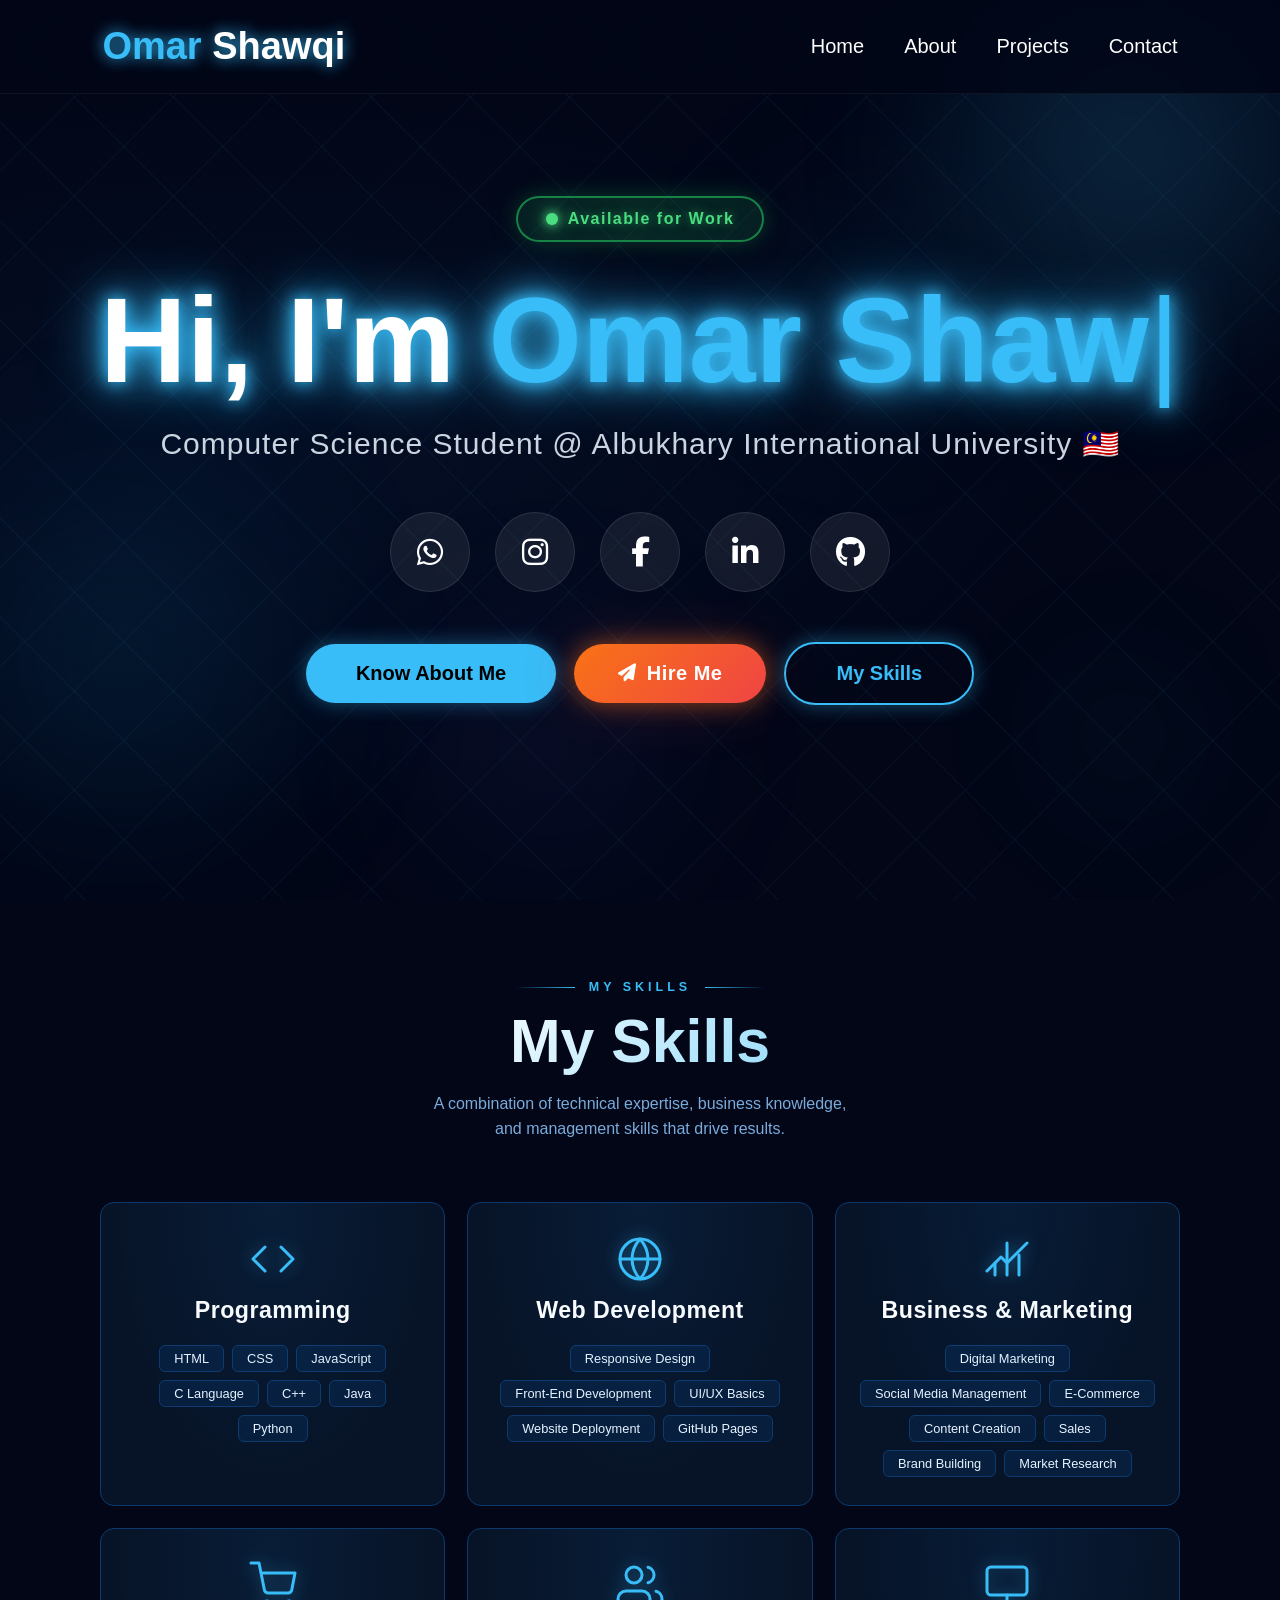
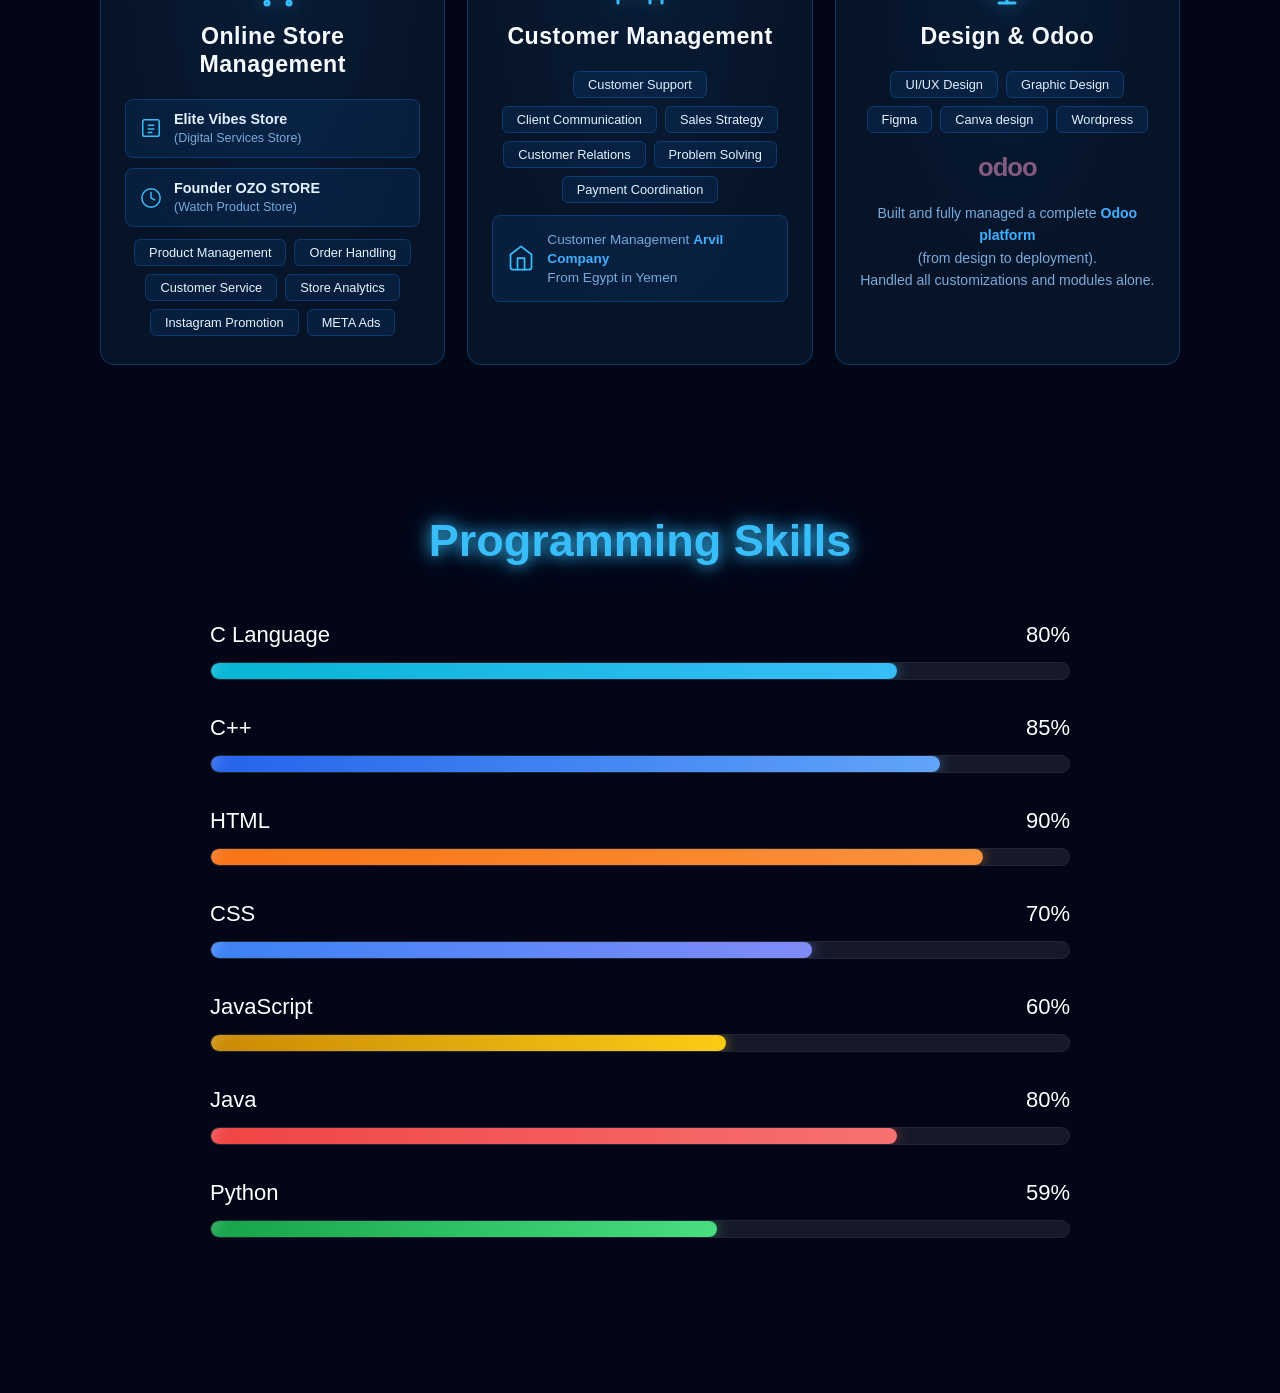
==== commit 9dbe37e5: "Update index.html" ====
--- a/index.html
+++ b/index.html
@@ -208,7 +208,7 @@
           <polyline points="9 22 9 12 15 12 15 22"/>
         </svg>
         <div>
-           Account Manager at 
+         Customer Management
 <a href="https://www.facebook.com/ArvilGroup"
 target="_blank">
     Arvil Company
@@ -216,7 +216,7 @@
 
 <br>
 
-Yemen & Egypt
+From Egypt in Yemen 
         </div>
       </div>
     </div>
--- a/style.css
+++ b/style.css
@@ -22,18 +22,19 @@
     background: #020617;
     color: white;
     overflow-x: hidden;
-    animation: pageLoad 0.8s ease;
+    /* Removed heavy pageLoad transform — use opacity-only for performance */
+    animation: pageLoad 0.4s ease;
 }
 
 @keyframes pageLoad {
-    from { opacity: 0; transform: translateY(20px); }
-    to   { opacity: 1; transform: translateY(0); }
-}
-
+    from { opacity: 0; }
+    to   { opacity: 1; }
+}
+
+/* Faster fade-out, no scale (scale triggers layout recalc on mobile) */
 .fade-out {
     opacity: 0;
-    transform: scale(1.02);
-    transition: opacity 0.5s ease, transform 0.5s ease;
+    transition: opacity 0.25s ease;
 }
 
 /* ================================================================
@@ -46,6 +47,10 @@
     z-index: -1;
     overflow: hidden;
     background: radial-gradient(ellipse at 20% 50%, #040e24 0%, #020617 60%);
+    /* GPU compositing layer */
+    transform: translateZ(0);
+    will-change: transform;
+    contain: strict;
 }
 
 /* Fine moving grid */
@@ -55,29 +60,29 @@
     width: 200%;
     height: 200%;
     background-image:
-        linear-gradient(rgba(56, 189, 248, 0.09) 1px, transparent 1px),
-        linear-gradient(90deg, rgba(56, 189, 248, 0.09) 1px, transparent 1px);
+        linear-gradient(rgba(56, 189, 248, 0.06) 1px, transparent 1px),
+        linear-gradient(90deg, rgba(56, 189, 248, 0.06) 1px, transparent 1px);
     background-size: 70px 70px;
     transform: rotate(45deg);
     top: -50%;
     left: -50%;
-    animation: gridMove 30s linear infinite;
-}
-
-/* Primary top-right orb — cyan */
+    animation: gridMove 40s linear infinite;
+    will-change: transform;
+}
+
+/* Primary top-right orb — reduced blur for mobile */
 .bg-animation::after {
     content: "";
     position: absolute;
-    width: 800px;
-    height: 800px;
-    background: radial-gradient(circle, rgba(56, 189, 248, 0.22) 0%, transparent 65%);
-    filter: blur(70px);
-    top: -200px;
-    right: -200px;
-    animation: orbFloat1 14s ease-in-out infinite alternate;
-}
-
-/* Extra orbs injected via JS — see below */
+    width: 600px;
+    height: 600px;
+    background: radial-gradient(circle, rgba(56, 189, 248, 0.18) 0%, transparent 65%);
+    filter: blur(50px);
+    top: -150px;
+    right: -150px;
+    animation: orbFloat1 18s ease-in-out infinite alternate;
+    will-change: transform;
+}
 
 @keyframes gridMove {
     0%   { transform: rotate(45deg) translate(0, 0); }
@@ -85,22 +90,18 @@
 }
 
 @keyframes orbFloat1 {
-    0%   { transform: translate(0, 0) scale(1); }
-    33%  { transform: translate(-60px, 80px) scale(1.08); }
-    66%  { transform: translate(40px, 120px) scale(0.95); }
-    100% { transform: translate(-30px, 50px) scale(1.05); }
+    0%   { transform: translate3d(0, 0, 0) scale(1); }
+    100% { transform: translate3d(-30px, 50px, 0) scale(1.05); }
 }
 
 @keyframes orbFloat2 {
-    0%   { transform: translate(0, 0) scale(1); }
-    50%  { transform: translate(80px, -60px) scale(1.12); }
-    100% { transform: translate(-40px, 40px) scale(0.9); }
+    0%   { transform: translate3d(0, 0, 0) scale(1); }
+    100% { transform: translate3d(-40px, 40px, 0) scale(0.9); }
 }
 
 @keyframes orbFloat3 {
-    0%   { transform: translate(0, 0) scale(0.9); }
-    50%  { transform: translate(-70px, 50px) scale(1.1); }
-    100% { transform: translate(50px, -30px) scale(1.0); }
+    0%   { transform: translate3d(0, 0, 0) scale(0.9); }
+    100% { transform: translate3d(50px, -30px, 0) scale(1.0); }
 }
 
 /* ================================================================
@@ -116,9 +117,11 @@
     top: 0;
     left: 0;
     z-index: 1000;
-    background: rgba(0, 0, 0, 0.2);
-    backdrop-filter: blur(12px);
+    background: rgba(2, 6, 23, 0.85);
+    backdrop-filter: blur(8px);
+    -webkit-backdrop-filter: blur(8px);
     border-bottom: 1px solid rgba(255, 255, 255, 0.05);
+    transform: translateZ(0);
 }
 
 .logo {
@@ -167,9 +170,11 @@
     align-items: center;
     justify-content: space-between;
     padding: 25px 8%;
-    background: rgba(0, 0, 0, 0.2);
-    backdrop-filter: blur(12px);
+    background: rgba(2, 6, 23, 0.85);
+    backdrop-filter: blur(8px);
+    -webkit-backdrop-filter: blur(8px);
     border-bottom: 1px solid rgba(255, 255, 255, 0.05);
+    transform: translateZ(0);
 }
 
 .nav-logo {
@@ -221,8 +226,8 @@
    SHARED ANIMATIONS
    ================================================================ */
 @keyframes fadeUp {
-    from { opacity: 0; transform: translateY(50px); }
-    to   { opacity: 1; transform: translateY(0); }
+    from { opacity: 0; transform: translate3d(0, 30px, 0); }
+    to   { opacity: 1; transform: translate3d(0, 0, 0); }
 }
 
 @keyframes glowText {
@@ -277,7 +282,7 @@
     padding: 20px;
 }
 
-.hero-content { animation: fadeUp 1.5s ease; }
+.hero-content { animation: fadeUp 0.6s ease both; }
 
 .hero-content h1 {
     font-size: 120px;
@@ -306,18 +311,18 @@
     width: 80px;
     height: 80px;
     border-radius: 50%;
-    background: rgba(255, 255, 255, 0.06);
-    border: 1px solid rgba(255, 255, 255, 0.08);
+    background: rgba(255, 255, 255, 0.07);
+    border: 1px solid rgba(255, 255, 255, 0.1);
     display: flex;
     justify-content: center;
     align-items: center;
     color: white;
     text-decoration: none;
     font-size: 30px;
-    transition: 0.4s;
-    backdrop-filter: blur(12px);
+    transition: background 0.3s, color 0.3s, transform 0.3s, box-shadow 0.3s;
     position: relative;
     overflow: hidden;
+    /* No backdrop-filter — too heavy on mobile */
 }
 
 .social-icons a::before {
@@ -583,7 +588,7 @@
     border-radius: 50px;
     overflow: hidden;
     border: 1px solid rgba(255, 255, 255, 0.05);
-    backdrop-filter: blur(8px);
+    /* Removed backdrop-filter - not visible here anyway */
 }
 
 .skill-fill {
@@ -713,14 +718,14 @@
 }
 
 .work-card {
-    background: rgba(255, 255, 255, 0.04);
+    background: rgba(7, 20, 40, 0.9);
     border: 1px solid rgba(56, 189, 248, 0.15);
     border-radius: 30px;
     padding: 38px;
-    transition: 0.4s ease;
-    backdrop-filter: blur(12px);
+    transition: transform 0.3s ease, border-color 0.3s ease, box-shadow 0.3s ease;
     position: relative;
     overflow: hidden;
+    /* No backdrop-filter on cards — use solid bg instead */
 }
 
 .work-card::before {
@@ -2154,8 +2159,10 @@
         left: 0 !important;
         width: 100% !important;
         height: 100vh !important;
-        background: rgba(2, 6, 23, 0.97) !important;
-        backdrop-filter: blur(20px) !important;
+        background: rgba(2, 6, 23, 0.98) !important;
+        /* Reduced blur on mobile nav overlay */
+        backdrop-filter: blur(6px) !important;
+        -webkit-backdrop-filter: blur(6px) !important;
         justify-content: center !important;
         align-items: center !important;
         gap: 36px !important;
@@ -2247,6 +2254,35 @@
     .card-btns { flex-direction: column !important; }
     .btn { justify-content: center !important; }
     .hero.projects-hero { padding: 6rem 5% 3rem !important; }
+
+    /* ── Mobile performance: disable heavy background grid animation ── */
+    .bg-animation::before {
+        animation: none !important;
+        opacity: 0.4 !important;
+    }
+
+    /* ── Mobile: reduce orb sizes injected by JS ── */
+    .bg-animation > div {
+        transform: scale(0.5) !important;
+        opacity: 0.6 !important;
+    }
+
+    /* ── Disable hover transforms on touch (they cause jank) ── */
+    .work-card:hover,
+    .volunteer-card:hover,
+    .skill-card:hover {
+        transform: none !important;
+    }
+
+    /* ── Tone down glow text animation on mobile ── */
+    .hero-content h1 {
+        animation: none !important;
+        text-shadow: 0 0 15px #38bdf8 !important;
+    }
+
+    /* ── Simplify skill bar shine on mobile ── */
+    .skill-fill::before { animation: none !important; }
+    .btn-shine { animation: none !important; }
 }
 
 /* ================================================================
@@ -2275,4 +2311,57 @@
     .form-wrapper { padding: 40px 36px; }
     .form-row { grid-template-columns: 1fr 1fr; }
     .available-badge { font-size: 14px; }
-}+}
+
+/* ================================================================
+   ACCESSIBILITY + PERFORMANCE: Reduced Motion
+   ================================================================ */
+@media (prefers-reduced-motion: reduce) {
+    *, *::before, *::after {
+        animation-duration: 0.01ms !important;
+        animation-iteration-count: 1 !important;
+        transition-duration: 0.01ms !important;
+    }
+}
+
+/* ================================================================
+   CROSS-BROWSER FIXES
+   ================================================================ */
+
+/* Safari: fix position:fixed inside transformed elements */
+@supports (-webkit-touch-callout: none) {
+    nav {
+        /* Force hardware acceleration on Safari iOS */
+        -webkit-transform: translateZ(0);
+    }
+    .bg-animation {
+        /* Safari needs explicit -webkit-backdrop-filter */
+        -webkit-backdrop-filter: none;
+    }
+}
+
+/* Touch devices: improve tap responsiveness */
+@media (hover: none) and (pointer: coarse) {
+    /* Instant feedback on touch — no delay */
+    a, button, .main-btn, .hire-me-btn, .hero-btn, .send-btn {
+        touch-action: manipulation;
+        -webkit-tap-highlight-color: rgba(56, 189, 248, 0.2);
+    }
+
+    /* Disable shimmer/shine effects on touch devices (save CPU) */
+    .skill-fill::before,
+    .btn-shine,
+    .social-icons a::before {
+        display: none !important;
+    }
+
+    /* Disable grid animation on touch devices */
+    .bg-animation::before {
+        animation: none !important;
+    }
+
+    /* Reduce orb animation duration to save battery */
+    .bg-animation::after {
+        animation-duration: 30s !important;
+    }
+}
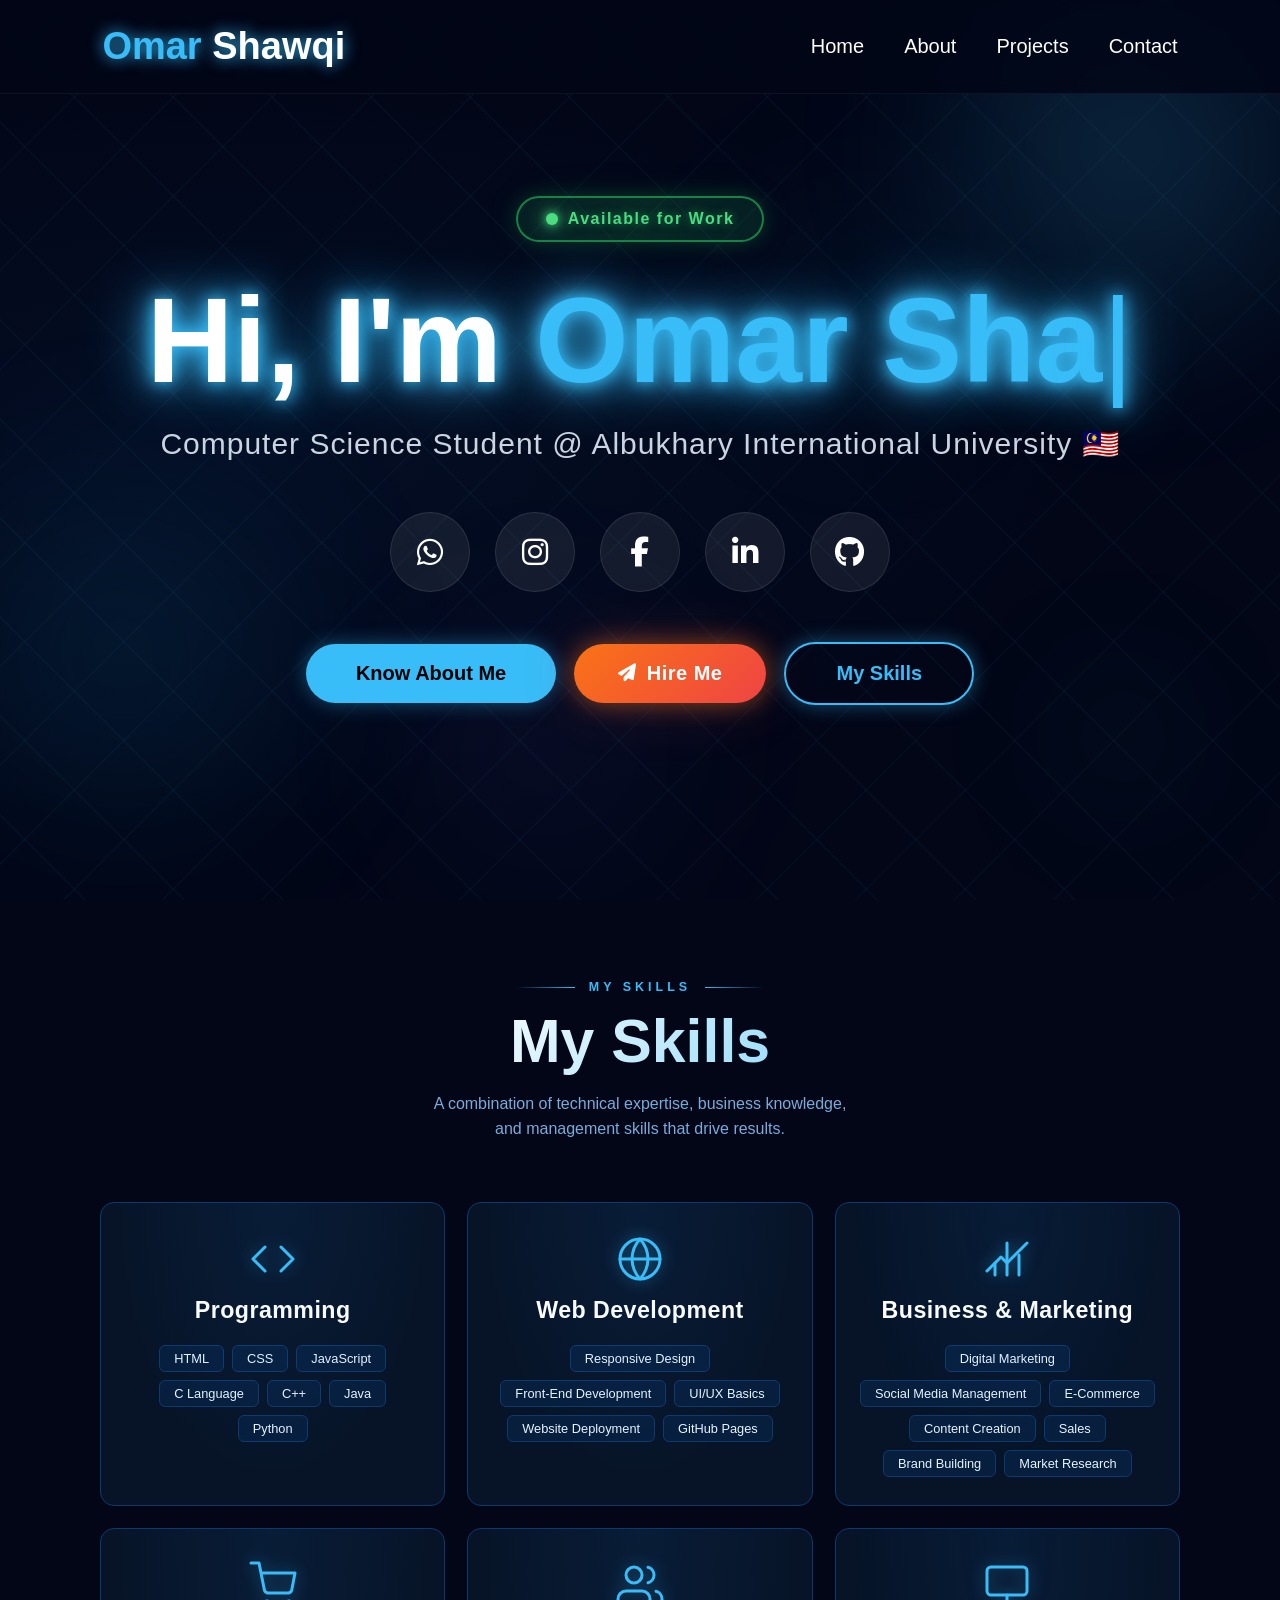
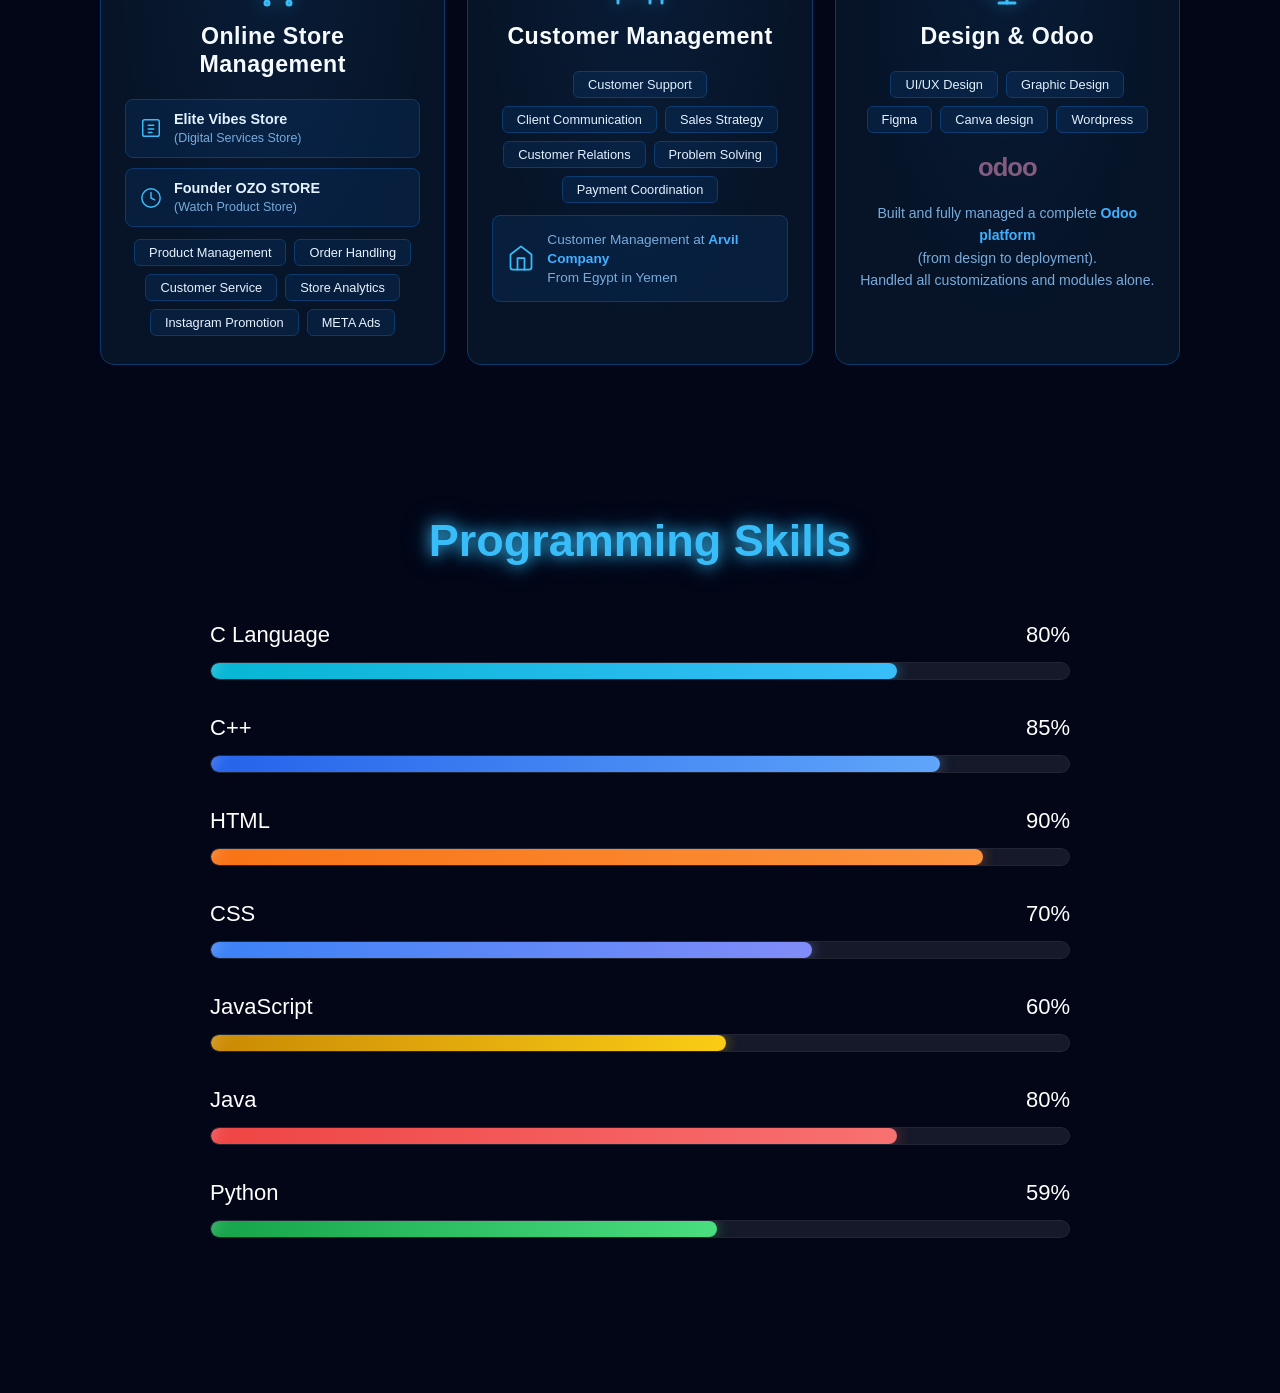
==== commit d4af13ca: "Update index.html" ====
--- a/index.html
+++ b/index.html
@@ -208,7 +208,7 @@
           <polyline points="9 22 9 12 15 12 15 22"/>
         </svg>
         <div>
-         Customer Management
+         Customer Management at
 <a href="https://www.facebook.com/ArvilGroup"
 target="_blank">
     Arvil Company
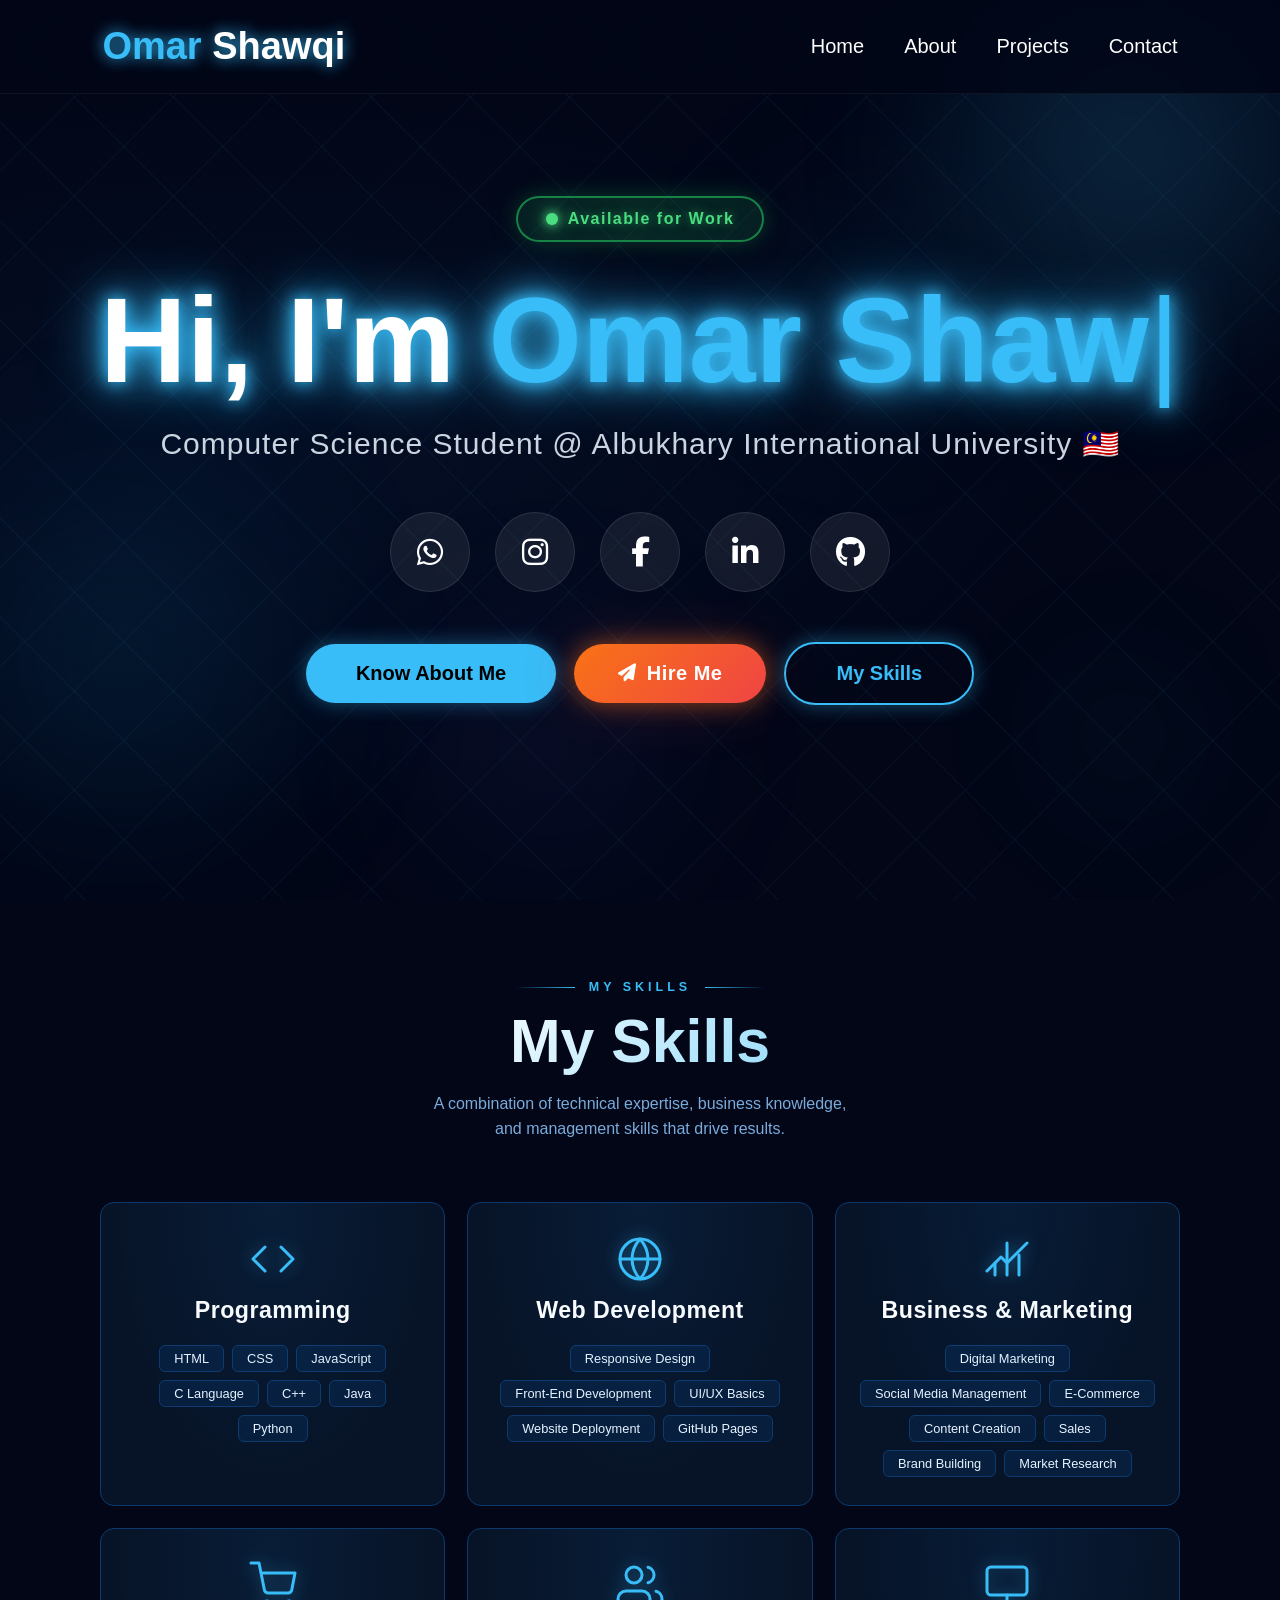
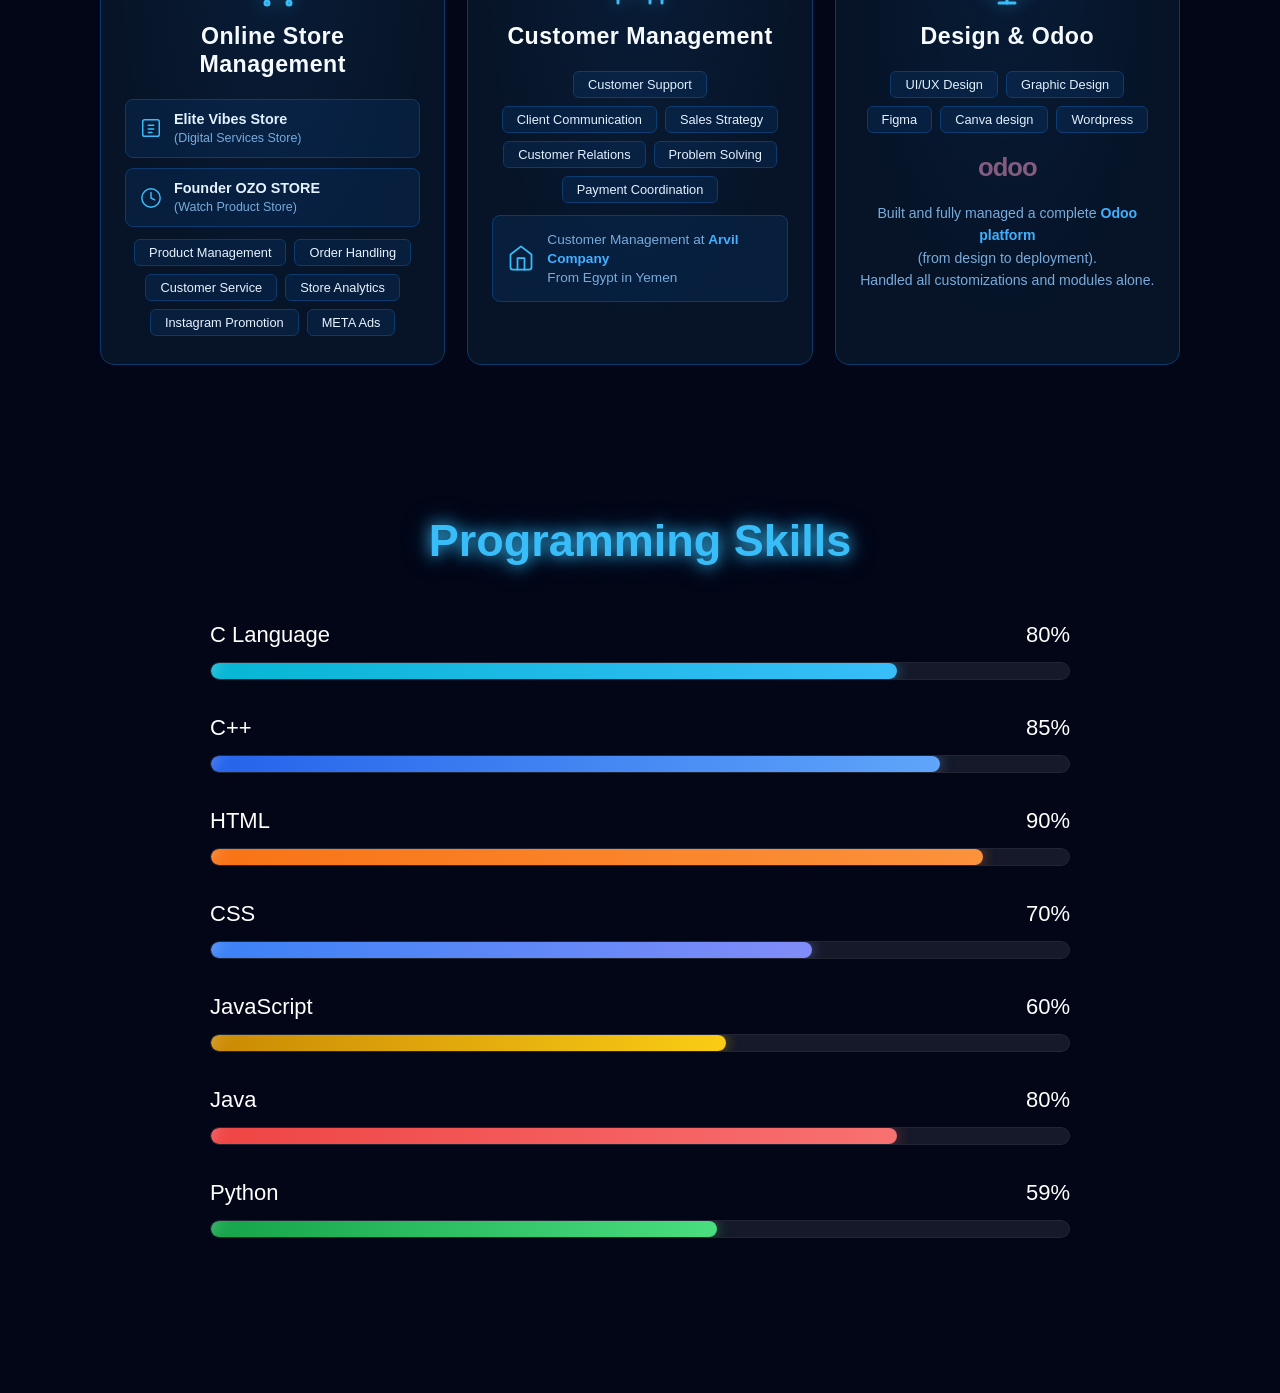
==== commit 2adaca68: "Fix HTML encoding issues in index.html" ====
--- a/index.html
+++ b/index.html
@@ -56,7 +56,7 @@
             <a href="https://wa.me/967772291980" target="_blank"><i class="fab fa-whatsapp"></i></a>
             <a href="https://instagram.com/7qz_2" target="_blank"><i class="fab fa-instagram"></i></a>
             <a href="https://www.facebook.com/share/17MF6jE2B3/" target="_blank"><i class="fab fa-facebook-f"></i></a>
-            <a href="https://www.linkedin.com/in/omar-shawqi-67b911262/" target="_blank"><i class="fab fa-linkedin-in"></i></a>
+            <a href="https://www.linkedin.com/in/omarshawqi/" target="_blank"><i class="fab fa-linkedin-in"></i></a>
             <a href="https://github.com/omarshawqi7722" target="_blank"><i class="fab fa-github"></i></a>
         </div>
 
@@ -336,6 +336,7 @@
 </section>
 
 <script src="script.js"></script>
-
+    
+ <script src="tracking.js"></script>
 </body>
 </html>
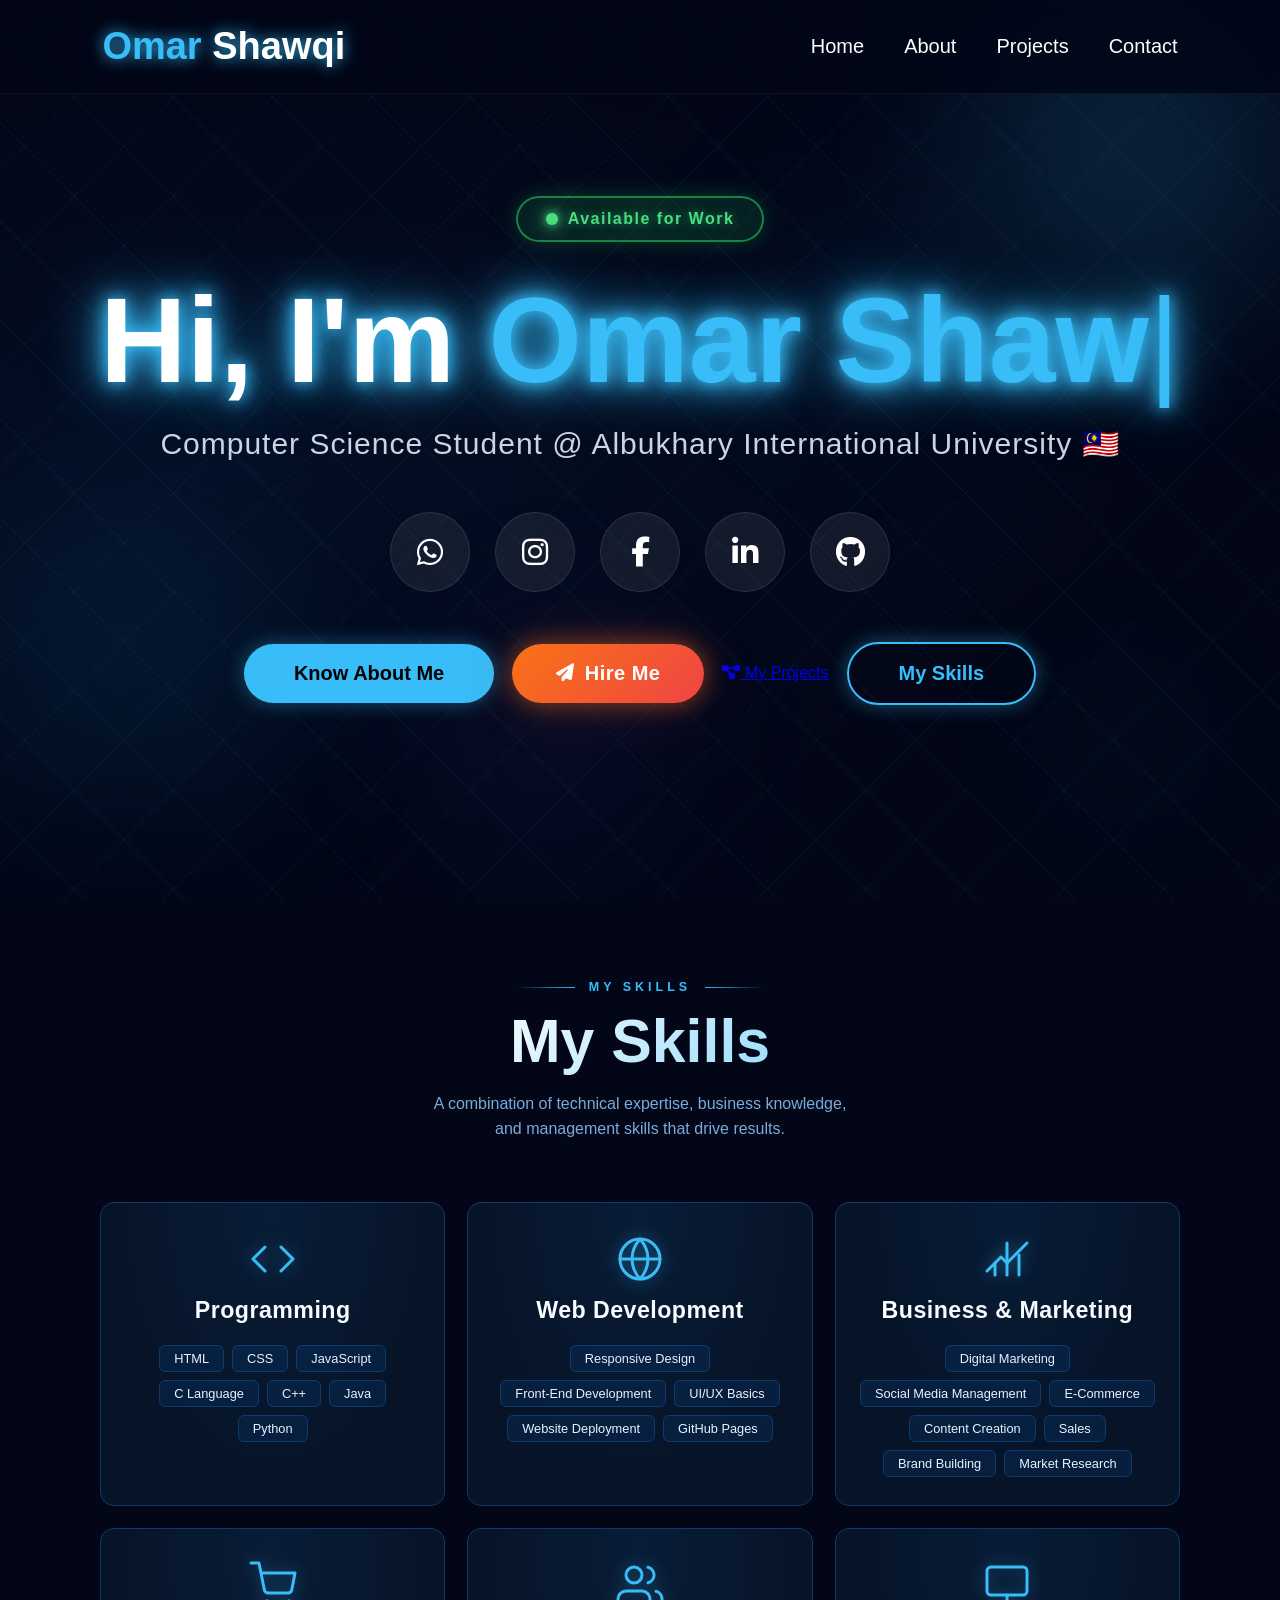
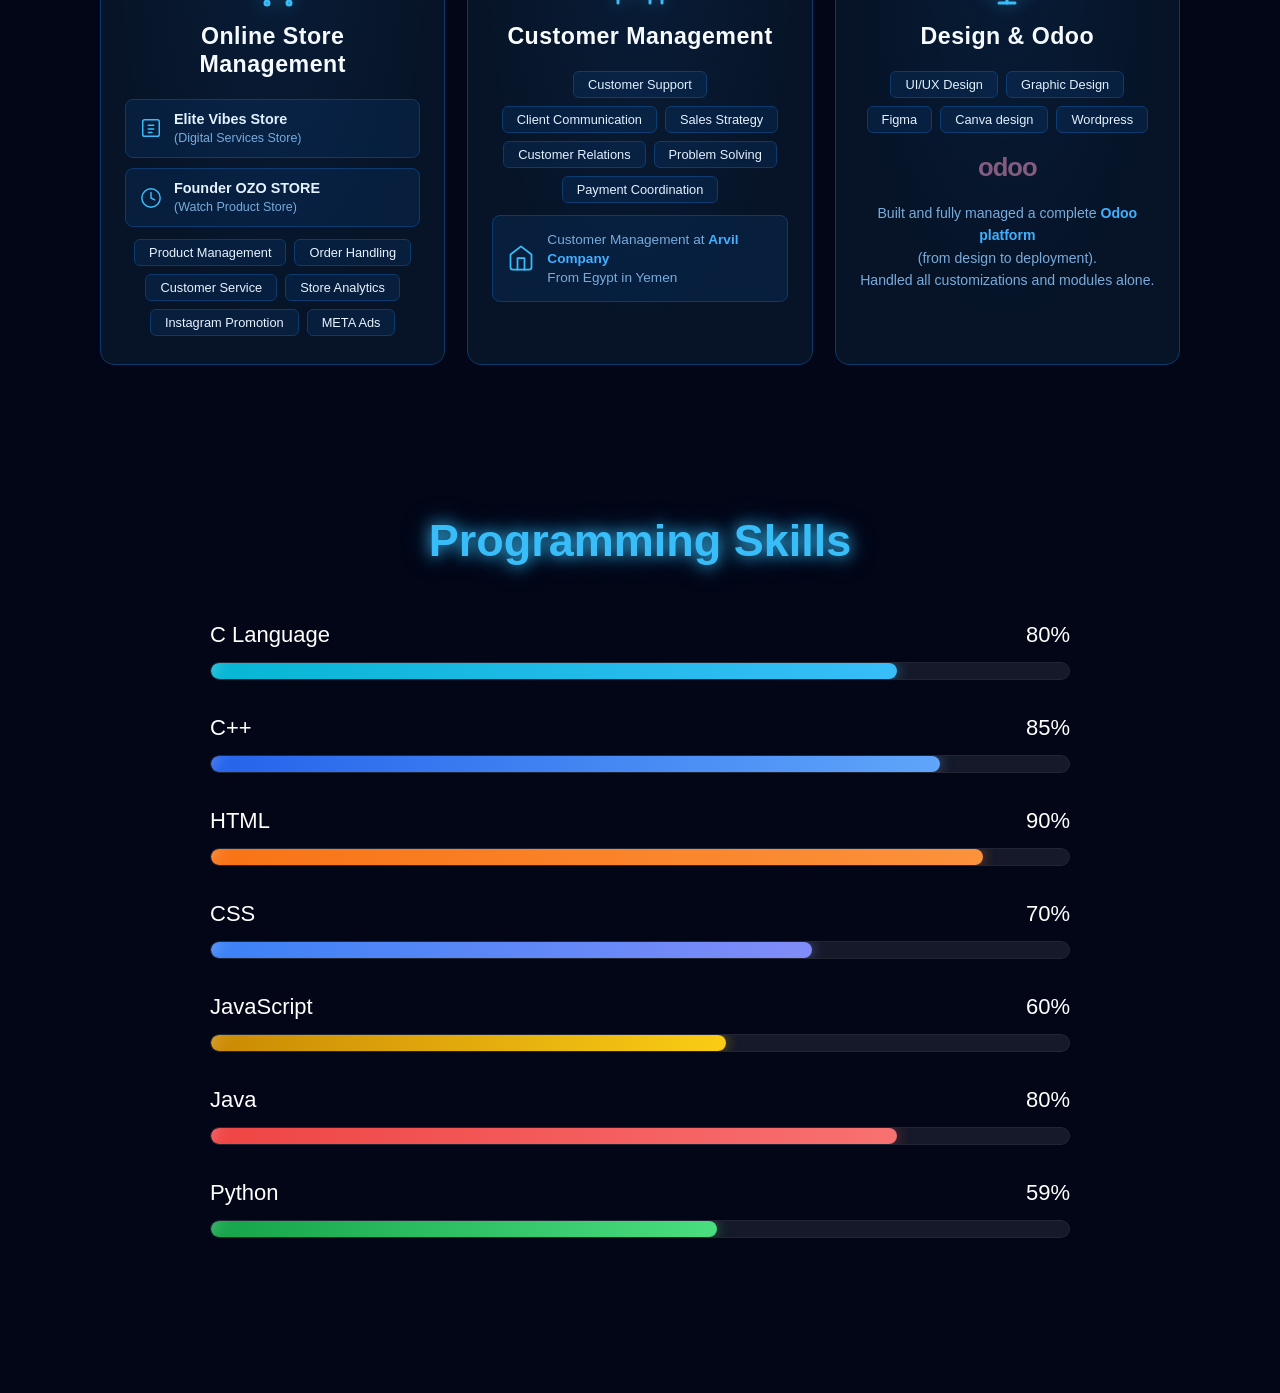
==== commit 00afbf74: "Update index.html" ====
--- a/index.html
+++ b/index.html
@@ -66,6 +66,10 @@
                 <span class="hire-icon"><i class="fas fa-paper-plane"></i></span>
                 Hire Me
             </a>
+            <a href="projects.html" class="projects-btn">
+                <span class="projects-icon"><i class="fas fa-diagram-project"></i></span>
+                My Projects
+            </a>
             <a href="#skills" class="main-btn secondary-btn">My Skills</a>
         </div>
 
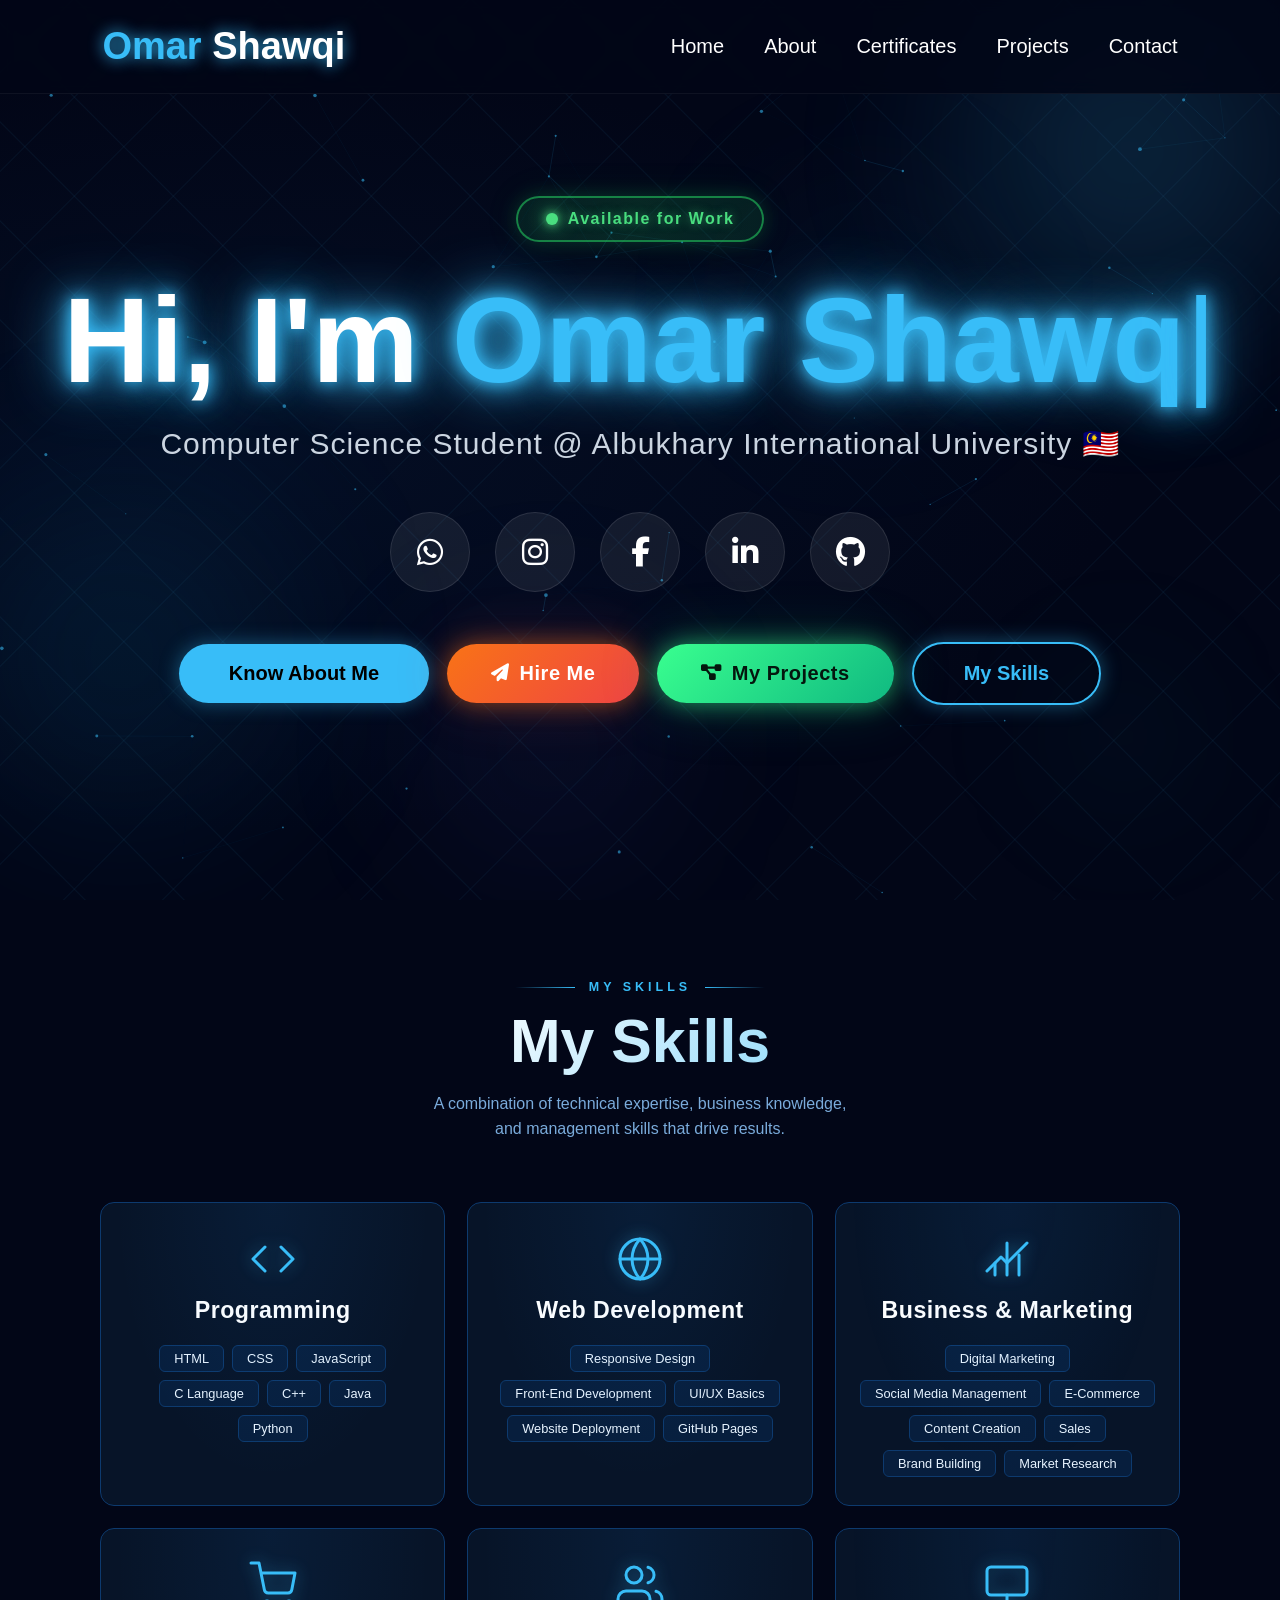
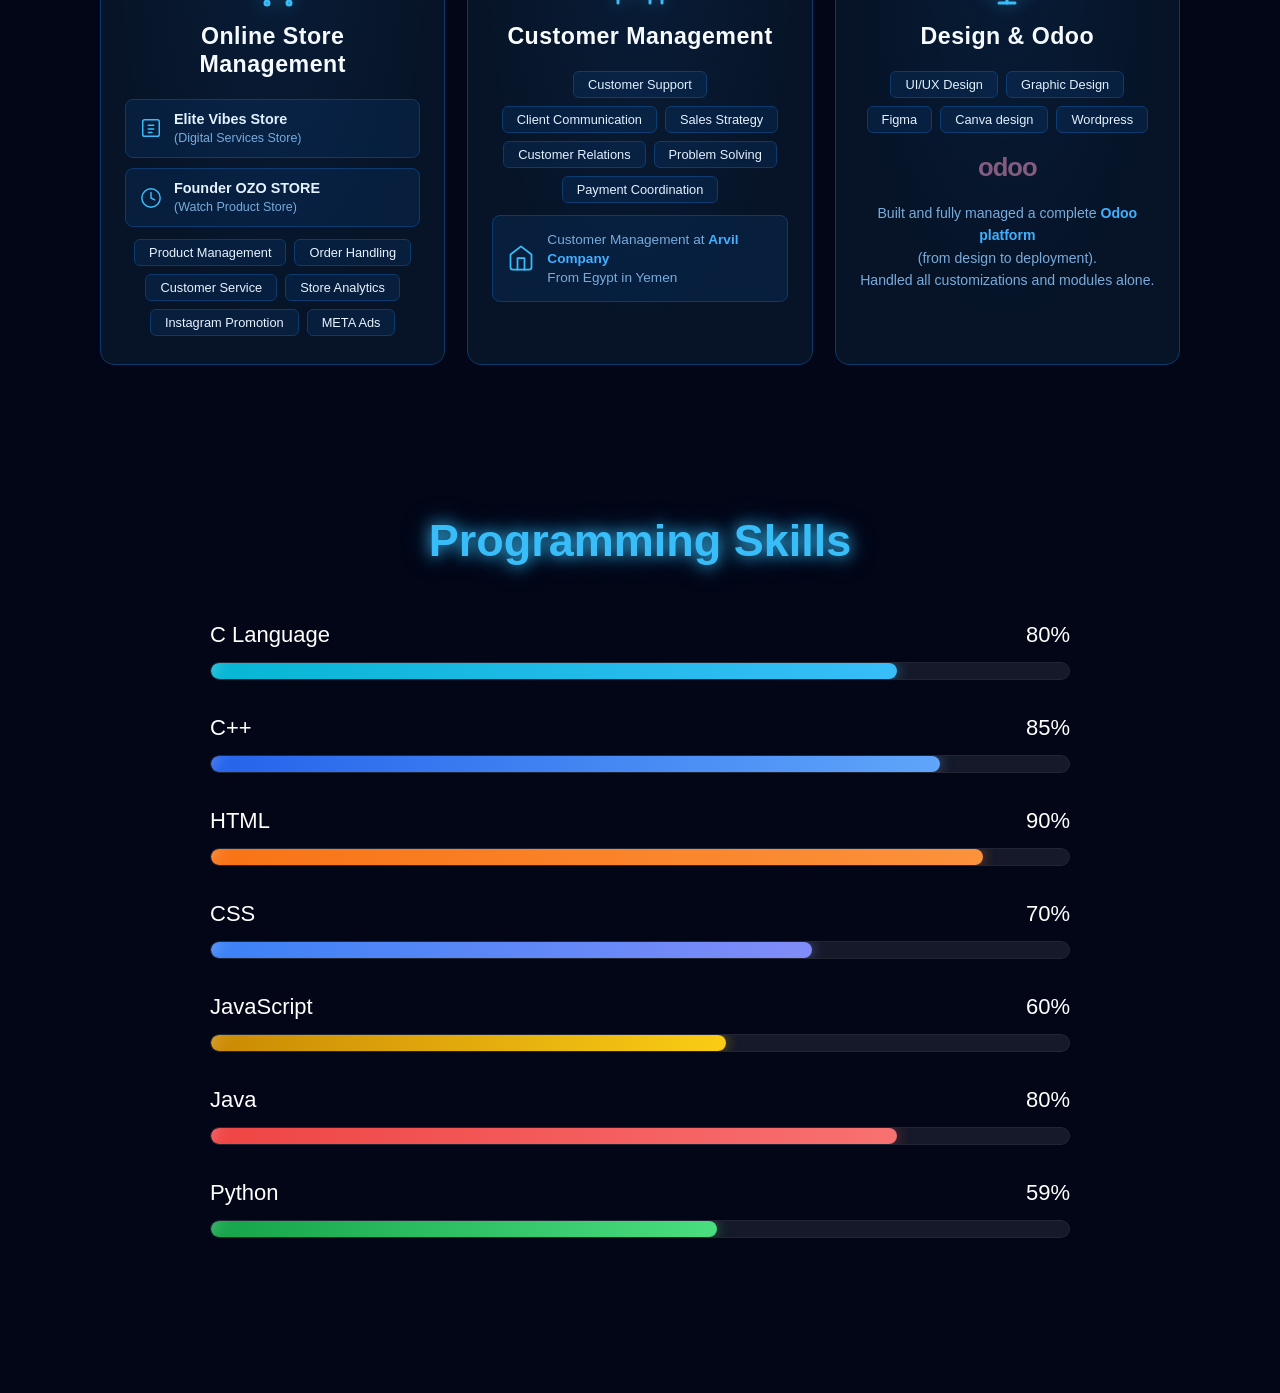
==== commit 9ca67e1e: "Update index.html" ====
--- a/index.html
+++ b/index.html
@@ -8,6 +8,7 @@
     <link rel="preconnect" href="https://cdnjs.cloudflare.com" crossorigin>
     <title>Omar Shawqi | Portfolio</title>
     <link rel="stylesheet" href="style.css">
+    <link rel="stylesheet" href="refresh.css">
     <!-- FONT AWESOME - load async to avoid render blocking -->
     <link rel="stylesheet" href="https://cdnjs.cloudflare.com/ajax/libs/font-awesome/6.5.1/css/all.min.css" media="print" onload="this.media='all'"/>
     <noscript><link rel="stylesheet" href="https://cdnjs.cloudflare.com/ajax/libs/font-awesome/6.5.1/css/all.min.css"/></noscript>
@@ -15,7 +16,7 @@
 
 <body>
 
-<div class="bg-animation"></div>
+<div class="bg-animation"><div class="aurora-layer"></div></div>
 
 <!-- NAVBAR -->
 <nav>
@@ -29,6 +30,7 @@
     <ul id="nav-menu">
         <li><a href="index.html">Home</a></li>
         <li><a href="about.html">About</a></li>
+        <li><a href="about.html#certifications">Certificates</a></li>
         <li><a href="projects.html">Projects</a></li>
         <li><a href="contact.html">Contact</a></li>
     </ul>
@@ -340,6 +342,7 @@
 </section>
 
 <script src="script.js"></script>
+<script src="motion.js"></script>
     
  <script src="tracking.js"></script>
 </body>
--- a/style.css
+++ b/style.css
@@ -677,17 +677,36 @@
     font-size: 17px;
     font-weight: 600;
     background: linear-gradient(135deg, #0ea5e9, #0284c7);
-    box-shadow: 0 0 25px rgba(14, 165, 233, 0.35);
-    transition: 0.4s ease;
+    box-shadow: 0 0 25px rgba(14, 165, 233, 0.45), 0 0 55px rgba(14, 165, 233, 0.2);
+    transition: transform 0.25s ease, box-shadow 0.25s ease, filter 0.25s ease;
+    position: relative;
 }
 
 .hero-btn:hover {
-    transform: translateY(-6px);
-    box-shadow: 0 0 35px rgba(14, 165, 233, 0.55);
+    transform: translateY(-6px) scale(1.05);
+    box-shadow: 0 0 40px rgba(14, 165, 233, 0.8), 0 0 85px rgba(14, 165, 233, 0.4);
+    filter: brightness(1.1);
+}
+
+/* Press feedback: quick, snappy transition + inward squeeze + brighter flash */
+.hero-btn:active {
+    transform: translateY(-2px) scale(0.94);
+    box-shadow: 0 0 55px rgba(14, 165, 233, 1), 0 0 25px rgba(255, 255, 255, 0.5) inset;
+    filter: brightness(1.25);
+    transition: transform 0.08s ease, box-shadow 0.08s ease, filter 0.08s ease;
 }
 
 .cv-btn {
     background: linear-gradient(135deg, #a01313, #f90000);
+    box-shadow: 0 0 25px rgba(249, 0, 0, 0.45), 0 0 55px rgba(160, 19, 19, 0.25);
+}
+
+.cv-btn:hover {
+    box-shadow: 0 0 40px rgba(249, 0, 0, 0.85), 0 0 85px rgba(160, 19, 19, 0.45);
+}
+
+.cv-btn:active {
+    box-shadow: 0 0 55px rgba(249, 0, 0, 1), 0 0 25px rgba(255, 255, 255, 0.55) inset;
 }
 
 /* ================================================================
@@ -1782,6 +1801,62 @@
     0%, 100% { box-shadow: 0 0 25px rgba(249,115,22,0.5), 0 0 60px rgba(239,68,68,0.2); }
     50%       { box-shadow: 0 0 45px rgba(249,115,22,0.8), 0 0 90px rgba(239,68,68,0.4); }
 }
+
+/* ================================================================
+   MY PROJECTS BUTTON
+   (same pill/glow language as .hire-me-btn, distinct neon-green
+   accent so it reads as its own call-to-action without clashing
+   with the cyan / orange buttons already in the CTA row)
+   ================================================================ */
+.projects-btn {
+    display: inline-flex;
+    align-items: center;
+    gap: 10px;
+    padding: 18px 44px;
+    border-radius: 50px;
+    background: linear-gradient(135deg, #39ff8f, #10b981);
+    color: #04170e;
+    text-decoration: none;
+    font-size: 20px;
+    font-weight: 800;
+    letter-spacing: 0.5px;
+    transition: 0.4s ease;
+    box-shadow: 0 0 25px rgba(57, 255, 143, 0.55), 0 0 60px rgba(16, 185, 129, 0.25);
+    position: relative;
+    overflow: hidden;
+    animation: projectsPulse 2.5s ease-in-out infinite;
+}
+
+.projects-btn::before {
+    content: '';
+    position: absolute;
+    inset: 0;
+    background: linear-gradient(135deg, #7dffb8, #34e69d);
+    opacity: 0;
+    transition: 0.4s;
+    border-radius: 50px;
+}
+
+.projects-btn:hover::before { opacity: 1; }
+
+.projects-btn:hover {
+    transform: translateY(-5px) scale(1.06);
+    box-shadow: 0 0 45px rgba(57, 255, 143, 0.9), 0 0 90px rgba(16, 185, 129, 0.45);
+    animation: none;
+}
+
+@keyframes projectsPulse {
+    0%, 100% { box-shadow: 0 0 25px rgba(57,255,143,0.55), 0 0 60px rgba(16,185,129,0.25); }
+    50%       { box-shadow: 0 0 45px rgba(57,255,143,0.85), 0 0 90px rgba(16,185,129,0.4); }
+}
+
+.projects-icon {
+    font-size: 18px;
+    position: relative;
+    z-index: 1;
+}
+
+.projects-btn span { position: relative; z-index: 1; }
 
 /* ================================================================
    AVAILABLE FOR WORK BADGE
@@ -2195,6 +2270,7 @@
     .hero-sub-rotate { font-size: 14px !important; padding: 0 10px; }
     .hero-cta-row { flex-direction: column !important; align-items: center !important; gap: 14px !important; }
     .hire-me-btn { font-size: 18px !important; padding: 16px 38px !important; width: 90% !important; max-width: 280px !important; justify-content: center !important; }
+    .projects-btn { font-size: 18px !important; padding: 16px 38px !important; width: 90% !important; max-width: 280px !important; justify-content: center !important; }
     .main-btn { display: block !important; width: 90% !important; max-width: 280px !important; margin: 0 auto !important; text-align: center !important; }
 
     .social-icons { flex-wrap: wrap !important; gap: 16px !important; justify-content: center; }
@@ -2293,6 +2369,7 @@
     .available-badge { font-size: 12px !important; padding: 9px 16px !important; }
     .hero-headline { font-size: clamp(28px, 8vw, 38px) !important; }
     .hire-me-btn { font-size: 17px !important; padding: 15px 30px !important; }
+    .projects-btn { font-size: 17px !important; padding: 15px 30px !important; }
     .form-wrapper { padding: 22px 14px !important; }
     .social-btn { width: 50px !important; height: 50px !important; font-size: 20px !important; }
     .contact-title h1 { font-size: 34px !important; }
@@ -2308,6 +2385,7 @@
 @media (min-width: 769px) and (max-width: 1024px) {
     .hero-headline { font-size: clamp(52px, 7vw, 80px); }
     .hire-me-btn { font-size: 18px; padding: 16px 36px; }
+    .projects-btn { font-size: 18px; padding: 16px 36px; }
     .form-wrapper { padding: 40px 36px; }
     .form-row { grid-template-columns: 1fr 1fr; }
     .available-badge { font-size: 14px; }
@@ -2343,7 +2421,7 @@
 /* Touch devices: improve tap responsiveness */
 @media (hover: none) and (pointer: coarse) {
     /* Instant feedback on touch — no delay */
-    a, button, .main-btn, .hire-me-btn, .hero-btn, .send-btn {
+    a, button, .main-btn, .hire-me-btn, .projects-btn, .hero-btn, .send-btn {
         touch-action: manipulation;
         -webkit-tap-highlight-color: rgba(56, 189, 248, 0.2);
     }
--- a/refresh.css
+++ b/refresh.css
@@ -0,0 +1,1676 @@
+/* =====================================================================
+   Omar Shawqi — Portfolio  |  refresh.css
+   Redesign layer for About, Projects and Contact.
+   Loaded after style.css; every new component is namespaced
+   (o-, ab-, xp-, vol-, cert-, cv-modal, pj-, ofd-) so it never
+   collides with the Home page rules.
+   Palette = the original portfolio palette.
+   ===================================================================== */
+
+:root {
+    --o-bg:        #020617;
+    --o-navy:      #071e3d;
+    --o-navy-2:    #0d3a6e;
+    --o-cyan:      #38bdf8;
+    --o-sky:       #0ea5e9;
+    --o-deep:      #0284c7;
+    --o-ink:       #e8f4ff;
+    --o-ink-2:     #cbd5e1;
+    --o-ink-3:     #94a3b8;
+    --o-green:     #4ade80;
+    --o-orange:    #f97316;
+    --o-red:       #ef4444;
+
+    --o-line:      rgba(56, 189, 248, 0.14);
+    --o-line-2:    rgba(56, 189, 248, 0.32);
+    --o-glass:     rgba(7, 30, 61, 0.42);
+    --o-glass-2:   rgba(7, 30, 61, 0.68);
+
+    --o-ease:      cubic-bezier(0.22, 1, 0.36, 1);
+    --o-display:   'Space Grotesk', 'Inter', Arial, sans-serif;
+}
+
+/* ---------- shared: nav state, progress, focus ---------- */
+nav ul li a.active { color: var(--o-cyan); }
+nav ul li a.active::after { width: 100%; }
+
+.o-progress {
+    position: absolute;
+    left: 0; bottom: -1px;
+    height: 2px;
+    width: 100%;
+    transform-origin: 0 50%;
+    transform: scaleX(var(--p, 0));
+    background: linear-gradient(90deg, var(--o-deep), var(--o-cyan));
+    box-shadow: 0 0 12px rgba(56, 189, 248, 0.7);
+    pointer-events: none;
+}
+
+#o-stars {
+    position: fixed;
+    inset: 0;
+    z-index: -1;
+    pointer-events: none;
+    opacity: 0;
+    transition: opacity 1.2s ease;
+}
+#o-stars.is-on { opacity: 1; }
+
+:where(.page-about, .page-projects, .page-contact) :focus-visible {
+    outline: 2px solid var(--o-cyan);
+    outline-offset: 3px;
+    border-radius: 8px;
+}
+
+/* ---------- shared: layout + type ---------- */
+.o-section {
+    max-width: 1200px;
+    margin: 0 auto;
+    padding: clamp(72px, 10vw, 128px) clamp(16px, 5vw, 40px) 0;
+    scroll-margin-top: 80px;
+}
+
+.o-head { max-width: 680px; margin-bottom: clamp(32px, 5vw, 56px); }
+
+.o-kicker {
+    display: inline-flex;
+    align-items: center;
+    gap: 10px;
+    color: var(--o-cyan);
+    font-size: 0.95rem;
+    font-weight: 600;
+    letter-spacing: 0.02em;
+    margin-bottom: 14px;
+}
+.o-kicker::before {
+    content: "";
+    width: 28px; height: 2px;
+    border-radius: 2px;
+    background: linear-gradient(90deg, transparent, var(--o-cyan));
+}
+
+.o-head h2 {
+    font-family: var(--o-display);
+    font-size: clamp(2rem, 4vw, 3rem);
+    line-height: 1.1;
+    letter-spacing: -0.02em;
+    color: var(--o-ink);
+}
+.o-sub {
+    margin-top: 14px;
+    color: var(--o-ink-3);
+    font-size: 1.05rem;
+    line-height: 1.7;
+}
+
+/* ---------- shared: buttons + links ---------- */
+.o-btn {
+    position: relative;
+    display: inline-flex;
+    align-items: center;
+    justify-content: center;
+    gap: 10px;
+    min-height: 48px;
+    padding: 0 24px;
+    border-radius: 999px;
+    font: 600 0.98rem/1 'Inter', Arial, sans-serif;
+    text-decoration: none;
+    white-space: nowrap;
+    cursor: pointer;
+    overflow: hidden;
+    isolation: isolate;
+    transition: transform 0.35s var(--o-ease), box-shadow 0.35s var(--o-ease), background-color 0.35s, border-color 0.35s, color 0.35s;
+}
+.o-btn--sm { min-height: 40px; padding: 0 18px; font-size: 0.9rem; }
+
+.o-btn--primary {
+    color: #021024;
+    background: linear-gradient(135deg, var(--o-cyan), var(--o-sky));
+    box-shadow: 0 0 0 1px rgba(56, 189, 248, 0.4), 0 10px 30px -10px rgba(56, 189, 248, 0.7);
+}
+.o-btn--primary::after {
+    content: "";
+    position: absolute;
+    inset: 0;
+    z-index: -1;
+    background: linear-gradient(110deg, transparent 30%, rgba(255, 255, 255, 0.55) 50%, transparent 70%);
+    transform: translateX(-120%);
+    transition: transform 0.8s var(--o-ease);
+}
+.o-btn--primary:hover { transform: translateY(-2px); box-shadow: 0 0 0 1px rgba(56, 189, 248, 0.6), 0 16px 40px -10px rgba(56, 189, 248, 0.9); }
+.o-btn--primary:hover::after { transform: translateX(120%); }
+
+.o-btn--ghost {
+    color: var(--o-ink);
+    background: rgba(56, 189, 248, 0.06);
+    border: 1px solid var(--o-line-2);
+}
+.o-btn--ghost:hover {
+    transform: translateY(-2px);
+    color: #fff;
+    border-color: var(--o-cyan);
+    background: rgba(56, 189, 248, 0.14);
+    box-shadow: 0 10px 30px -14px rgba(56, 189, 248, 0.9);
+}
+.o-btn:active { transform: translateY(0) scale(0.98); }
+
+.o-link {
+    display: inline-flex;
+    align-items: center;
+    gap: 8px;
+    color: var(--o-cyan);
+    font-weight: 600;
+    text-decoration: none;
+    font-size: 0.95rem;
+}
+.o-link i { transition: transform 0.3s var(--o-ease); font-size: 0.85em; }
+.o-link:hover i { transform: translateX(3px); }
+.o-link:hover { color: #7dd3fc; }
+
+/* ---------- shared: glass panel with cursor spotlight ---------- */
+.o-spot {
+    position: relative;
+    isolation: isolate;
+    background: var(--o-glass);
+    border: 1px solid var(--o-line);
+    border-radius: 20px;
+    -webkit-backdrop-filter: blur(10px);
+    backdrop-filter: blur(10px);
+    transition: border-color 0.4s, transform 0.5s var(--o-ease), box-shadow 0.5s var(--o-ease), background-color 0.4s;
+}
+.o-spot::before {
+    content: "";
+    position: absolute;
+    inset: 0;
+    z-index: -1;
+    border-radius: inherit;
+    background: radial-gradient(360px circle at var(--mx, 50%) var(--my, 0%), rgba(56, 189, 248, 0.13), transparent 60%);
+    opacity: 0;
+    transition: opacity 0.4s;
+}
+.o-spot:hover { border-color: var(--o-line-2); }
+.o-spot:hover::before { opacity: 1; }
+
+/* ---------- card surface: experience, volunteering, projects, certificates, contact ----------
+   A lifted navy taken from the original palette (#071e3d → #0d3a6e) so cards
+   separate clearly from the #020617 page without introducing a new hue. */
+:root {
+    --o-card:      linear-gradient(180deg, #0e1a33 0%, #0a1428 55%, #08101f 100%);
+    --o-card-edge: rgba(148, 163, 184, 0.14);
+    --o-card-lift: inset 0 1px 0 rgba(255, 255, 255, 0.08), inset 0 0 40px rgba(56, 189, 248, 0.04), 0 26px 54px -30px rgba(0, 0, 0, 0.95), 0 0 0 1px rgba(2, 6, 23, 0.5);
+    --o-card-glow: inset 0 1px 0 rgba(255, 255, 255, 0.09), 0 30px 70px -30px rgba(56, 189, 248, 0.45), 0 0 0 1px rgba(56, 189, 248, 0.2);
+}
+.xp-body, .vol-card, .pj-card, .cert-card {
+    background: var(--o-card);
+    border-color: var(--o-card-edge);
+    box-shadow: var(--o-card-lift);
+    -webkit-backdrop-filter: none;
+    backdrop-filter: none;
+}
+.xp-body::after, .vol-card::after, .pj-card::after, .cert-card::after {
+    content: "";
+    position: absolute;
+    top: 0; left: 18px; right: 18px;
+    height: 1px;
+    background: linear-gradient(90deg, transparent, rgba(125, 211, 252, 0.75), transparent);
+    opacity: 0.5;
+    transition: opacity 0.4s;
+    pointer-events: none;
+    z-index: 2;
+}
+.xp-body:hover, .vol-card:hover, .pj-card:hover, .cert-card:hover {
+    border-color: rgba(56, 189, 248, 0.55);
+    box-shadow: var(--o-card-glow);
+}
+.xp-body:hover::after, .vol-card:hover::after, .pj-card:hover::after, .cert-card:hover::after { opacity: 1; }
+
+/* ---------- shared: filter tabs with sliding pill ---------- */
+.o-filters {
+    position: relative;
+    display: inline-flex;
+    flex-wrap: wrap;
+    gap: 4px;
+    padding: 5px;
+    margin-bottom: 36px;
+    border-radius: 999px;
+    border: 1px solid var(--o-line);
+    background: rgba(7, 30, 61, 0.5);
+    max-width: 100%;
+}
+.o-filters-pill {
+    position: absolute;
+    top: var(--pt, 5px);
+    left: var(--pl, 5px);
+    width: var(--pw, 0);
+    height: var(--ph, 38px);
+    border-radius: 999px;
+    background: linear-gradient(135deg, var(--o-cyan), var(--o-sky));
+    box-shadow: 0 6px 20px -6px rgba(56, 189, 248, 0.8);
+    transition: left 0.45s var(--o-ease), top 0.45s var(--o-ease), width 0.45s var(--o-ease);
+}
+.o-filter {
+    position: relative;
+    z-index: 1;
+    border: 0;
+    background: none;
+    color: var(--o-ink-2);
+    font: 600 0.92rem/1 'Inter', Arial, sans-serif;
+    padding: 12px 18px;
+    border-radius: 999px;
+    cursor: pointer;
+    transition: color 0.3s;
+}
+.o-filter:hover { color: #fff; }
+.o-filter.is-active { color: #021024; }
+
+/* ---------- reveal system (enabled by motion.js) ---------- */
+.motion-ready [data-reveal],
+.motion-ready [data-reveal-group] > * {
+    opacity: 0;
+    transform: translateY(26px);
+    transition: opacity 0.9s var(--o-ease), transform 0.9s var(--o-ease);
+    transition-delay: var(--d, 0s);
+}
+.motion-ready [data-reveal].is-in,
+.motion-ready [data-reveal-group].is-in > * {
+    opacity: 1;
+    transform: none;
+}
+
+/* =====================================================================
+   ABOUT — intro with animated portrait
+   ===================================================================== */
+.ab-intro {
+    max-width: 1200px;
+    margin: 0 auto;
+    min-height: 100vh;
+    min-height: 100svh;
+    padding: calc(var(--nav-h) + 48px) clamp(16px, 5vw, 40px) 48px;
+    display: grid;
+    grid-template-columns: minmax(0, 0.95fr) minmax(0, 1.05fr);
+    align-items: center;
+    gap: clamp(40px, 7vw, 96px);
+    overflow-x: clip;
+}
+
+.ab-portrait {
+    position: relative;
+    width: min(440px, 100%);
+    aspect-ratio: 1;
+    justify-self: center;
+}
+
+/* orbit rings */
+.ab-orbit {
+    position: absolute;
+    border-radius: 50%;
+    border: 1px dashed rgba(56, 189, 248, 0.22);
+    pointer-events: none;
+}
+.ab-orbit--outer { inset: -14%; animation: abSpin 48s linear infinite; }
+.ab-orbit--inner { inset: -5%; border-style: solid; border-color: rgba(56, 189, 248, 0.1); animation: abSpin 30s linear infinite reverse; }
+.ab-orbit span {
+    position: absolute;
+    top: 50%; left: -5px;
+    width: 10px; height: 10px;
+    border-radius: 50%;
+    background: var(--o-cyan);
+    box-shadow: 0 0 0 4px rgba(56, 189, 248, 0.15), 0 0 18px var(--o-cyan);
+}
+.ab-orbit--inner span { top: -4px; left: 50%; width: 7px; height: 7px; background: #7dd3fc; }
+@keyframes abSpin { to { transform: rotate(360deg); } }
+
+/* frame */
+.ab-frame {
+    position: absolute;
+    inset: 0;
+    border-radius: 34px;
+    transform-style: preserve-3d;
+    transform: perspective(900px) rotateX(var(--rx, 0deg)) rotateY(var(--ry, 0deg));
+    transition: transform 0.6s var(--o-ease);
+    animation: abFloat 7s ease-in-out infinite;
+}
+@keyframes abFloat {
+    0%, 100% { translate: 0 0; }
+    50%      { translate: 0 -12px; }
+}
+
+.ab-frame-glow {
+    position: absolute;
+    inset: 8%;
+    border-radius: 50%;
+    background: radial-gradient(circle, rgba(56, 189, 248, 0.55), rgba(2, 132, 199, 0.25) 45%, transparent 70%);
+    filter: blur(40px);
+    z-index: -1;
+    animation: abGlow 5s ease-in-out infinite alternate;
+}
+@keyframes abGlow {
+    from { opacity: 0.55; transform: scale(0.95); }
+    to   { opacity: 0.95; transform: scale(1.08); }
+}
+
+.ab-photo {
+    position: relative;
+    display: block;
+    width: 100%;
+    height: 100%;
+    object-fit: cover;
+    border-radius: inherit;
+    border: 1px solid rgba(56, 189, 248, 0.25);
+    box-shadow: 0 30px 80px -30px rgba(2, 132, 199, 0.8), 0 0 0 8px rgba(2, 6, 23, 0.6);
+}
+
+@property --o-angle {
+    syntax: '<angle>';
+    inherits: false;
+    initial-value: 0deg;
+}
+.ab-frame-border {
+    position: absolute;
+    inset: -3px;
+    border-radius: 37px;
+    padding: 3px;
+    background: conic-gradient(from var(--o-angle), transparent 0 50%, rgba(56, 189, 248, 0.15) 60%, var(--o-cyan) 78%, #e8f4ff 82%, var(--o-sky) 86%, transparent 96%);
+    -webkit-mask: linear-gradient(#000 0 0) content-box, linear-gradient(#000 0 0);
+    -webkit-mask-composite: xor;
+            mask: linear-gradient(#000 0 0) content-box exclude, linear-gradient(#000 0 0);
+    animation: abBorder 5s linear infinite;
+    z-index: 2;
+    pointer-events: none;
+}
+@keyframes abBorder { to { --o-angle: 360deg; } }
+
+.ab-frame-shine {
+    position: absolute;
+    inset: 0;
+    border-radius: inherit;
+    overflow: hidden;
+    pointer-events: none;
+    z-index: 1;
+}
+.ab-frame-shine::before {
+    content: "";
+    position: absolute;
+    top: 0; bottom: 0;
+    width: 45%;
+    left: -60%;
+    background: linear-gradient(105deg, transparent, rgba(255, 255, 255, 0.22), transparent);
+    transform: skewX(-12deg);
+    transition: left 1.1s var(--o-ease);
+}
+.ab-portrait:hover .ab-frame-shine::before { left: 120%; }
+
+/* floating chips */
+.ab-chip {
+    position: absolute;
+    z-index: 3;
+    display: inline-flex;
+    align-items: center;
+    gap: 8px;
+    padding: 10px 16px;
+    border-radius: 999px;
+    font-size: 0.88rem;
+    font-weight: 600;
+    color: var(--o-ink);
+    white-space: nowrap;
+    background: rgba(2, 6, 23, 0.72);
+    border: 1px solid var(--o-line-2);
+    -webkit-backdrop-filter: blur(12px);
+    backdrop-filter: blur(12px);
+    box-shadow: 0 14px 34px -14px rgba(0, 0, 0, 0.8);
+    translate: var(--tx, 0) var(--ty, 0);
+    transition: translate 0.6s var(--o-ease);
+    animation: abChip 6s ease-in-out infinite;
+}
+.ab-chip i { color: var(--o-cyan); }
+.ab-chip--a { top: 9%;  left: -9%; }
+.ab-chip--b { top: 50%; right: -12%; animation-delay: -2s; }
+.ab-chip--c { bottom: 6%; left: 2%; animation-delay: -4s; }
+@keyframes abChip {
+    0%, 100% { transform: translateY(0); }
+    50%      { transform: translateY(-8px); }
+}
+
+/* text */
+.ab-intro-text h1 {
+    font-family: var(--o-display);
+    font-size: clamp(2.3rem, 5vw, 4rem);
+    line-height: 1.05;
+    letter-spacing: -0.03em;
+    color: #fff;
+    margin-bottom: 22px;
+    text-wrap: balance;
+}
+.ab-lede {
+    color: var(--o-ink-2);
+    font-size: clamp(1.02rem, 1.3vw, 1.15rem);
+    line-height: 1.8;
+    max-width: 60ch;
+}
+
+.ab-facts {
+    list-style: none;
+    display: flex;
+    flex-wrap: wrap;
+    gap: 10px 22px;
+    margin: 26px 0 32px;
+    color: var(--o-ink-3);
+    font-size: 0.93rem;
+}
+.ab-facts li { display: inline-flex; align-items: center; gap: 9px; }
+.ab-facts i { color: var(--o-cyan); }
+
+.ab-live-dot {
+    position: relative;
+    display: inline-block;
+    width: 8px; height: 8px;
+    border-radius: 50%;
+    background: var(--o-green);
+    box-shadow: 0 0 10px var(--o-green);
+}
+.ab-live-dot::after {
+    content: "";
+    position: absolute;
+    inset: -4px;
+    border-radius: 50%;
+    border: 1px solid var(--o-green);
+    animation: abPing 2s ease-out infinite;
+}
+@keyframes abPing {
+    from { transform: scale(0.6); opacity: 1; }
+    to   { transform: scale(2); opacity: 0; }
+}
+
+.ab-actions { display: flex; flex-wrap: wrap; gap: 12px; }
+
+/* =====================================================================
+   ABOUT — profile
+   ===================================================================== */
+.ab-profile-grid {
+    display: grid;
+    grid-template-columns: 1.25fr 1fr 1fr;
+    gap: 20px;
+}
+.ab-panel { padding: clamp(24px, 3vw, 34px); }
+.ab-panel h3 {
+    font-family: var(--o-display);
+    font-size: 1.25rem;
+    line-height: 1.3;
+    color: #fff;
+    margin-bottom: 14px;
+}
+.ab-panel p { color: var(--o-ink-2); line-height: 1.75; margin-bottom: 18px; }
+.ab-panel--lead {
+    background: linear-gradient(160deg, rgba(13, 58, 110, 0.55), rgba(7, 30, 61, 0.35));
+}
+.ab-panel--lead h3 { font-size: clamp(1.35rem, 2vw, 1.6rem); }
+
+.ab-values { list-style: none; display: grid; gap: 11px; }
+.ab-values li { display: flex; align-items: baseline; gap: 12px; color: var(--o-ink-2); }
+.ab-values i {
+    flex: none;
+    font-size: 0.7rem;
+    color: var(--o-cyan);
+    width: 20px; height: 20px;
+    display: grid; place-items: center;
+    border-radius: 50%;
+    background: rgba(56, 189, 248, 0.12);
+    transform: translateY(2px);
+}
+
+.ab-stats {
+    display: grid;
+    grid-template-columns: repeat(4, 1fr);
+    margin-top: 28px;
+    border-top: 1px solid var(--o-line);
+    border-bottom: 1px solid var(--o-line);
+}
+.ab-stat {
+    display: flex;
+    flex-direction: column;
+    padding: 26px clamp(14px, 2vw, 28px);
+}
+.ab-stat + .ab-stat { border-left: 1px solid var(--o-line); }
+.ab-stat dt { order: 2; color: #fff; font-weight: 600; font-size: 0.98rem; margin-top: 6px; }
+.ab-stat dd {
+    order: 1;
+    font-family: var(--o-display);
+    font-size: clamp(2.4rem, 4.5vw, 3.4rem);
+    font-weight: 700;
+    line-height: 1;
+    background: linear-gradient(180deg, #e8f4ff, var(--o-cyan));
+    -webkit-background-clip: text;
+            background-clip: text;
+    color: transparent;
+    font-variant-numeric: tabular-nums;
+}
+.ab-stat span { order: 3; color: var(--o-ink-3); font-size: 0.86rem; margin-top: 4px; line-height: 1.5; }
+
+/* =====================================================================
+   ABOUT — experience timeline
+   ===================================================================== */
+.xp-wrap { position: relative; --logo: 112px; }
+.xp-rail {
+    position: absolute;
+    top: 10px; bottom: 10px;
+    left: calc(var(--logo) / 2 - 1px);
+    width: 2px;
+    border-radius: 2px;
+    background: rgba(56, 189, 248, 0.12);
+    overflow: hidden;
+}
+.xp-rail-fill {
+    position: absolute;
+    inset: 0;
+    transform-origin: 50% 0;
+    transform: scaleY(var(--fill, 0));
+    background: linear-gradient(180deg, var(--o-cyan), var(--o-deep));
+    box-shadow: 0 0 12px var(--o-cyan);
+}
+
+.xp-timeline { list-style: none; display: grid; gap: 26px; }
+
+.xp-item {
+    display: grid;
+    grid-template-columns: var(--logo) minmax(0, 1fr);
+    gap: clamp(18px, 3vw, 32px);
+    align-items: start;
+}
+
+.xp-logo {
+    position: relative;
+    z-index: 1;
+    width: var(--logo);
+    height: var(--logo);
+    border-radius: 24px;
+    background: #fff;
+    padding: 6px;
+    display: flex;
+    align-items: center;
+    justify-content: center;
+    box-shadow: 0 0 0 6px var(--o-bg), 0 0 0 7px var(--o-line-2), 0 18px 40px -18px rgba(56, 189, 248, 0.6);
+    transition: transform 0.5s var(--o-ease), box-shadow 0.5s var(--o-ease);
+}
+.xp-logo img { width: 100%; height: 100%; object-fit: contain; display: block; }
+.xp-logo--dark { background: #020a18; padding: 4px; }
+.xp-item:hover .xp-logo {
+    transform: scale(1.06) rotate(-2deg);
+    box-shadow: 0 0 0 6px var(--o-bg), 0 0 0 7px var(--o-cyan), 0 18px 46px -14px rgba(56, 189, 248, 0.9);
+}
+.xp-item--current .xp-logo { animation: xpPulse 2.8s ease-in-out infinite; }
+@keyframes xpPulse {
+    0%, 100% { box-shadow: 0 0 0 6px var(--o-bg), 0 0 0 7px var(--o-line-2), 0 0 0 7px rgba(56, 189, 248, 0); }
+    50%      { box-shadow: 0 0 0 6px var(--o-bg), 0 0 0 7px var(--o-cyan), 0 0 0 16px rgba(56, 189, 248, 0.08); }
+}
+
+.xp-body { padding: clamp(22px, 3vw, 30px); }
+.xp-item:hover .xp-body { transform: translateX(4px); }
+
+.xp-meta { display: flex; flex-wrap: wrap; align-items: center; gap: 10px 14px; margin-bottom: 10px; }
+.xp-meta time { color: var(--o-cyan); font-weight: 600; font-size: 0.92rem; font-variant-numeric: tabular-nums; }
+.xp-badge {
+    display: inline-flex; align-items: center; gap: 8px;
+    padding: 4px 12px;
+    border-radius: 999px;
+    font-size: 0.8rem;
+    font-weight: 700;
+    color: #2b1d03;
+    background: linear-gradient(135deg, #f7e08c 0%, #e2b850 45%, #c9962e 100%);
+    border: 1px solid rgba(255, 226, 140, 0.7);
+    box-shadow: inset 0 1px 0 rgba(255, 255, 255, 0.5), 0 6px 16px -8px rgba(212, 168, 58, 0.8);
+}
+.xp-badge--live { color: #bbf7d0; background: rgba(74, 222, 128, 0.1); border-color: rgba(74, 222, 128, 0.35); }
+
+.xp-body h3 { font-family: var(--o-display); font-size: clamp(1.3rem, 2.2vw, 1.6rem); color: #fff; line-height: 1.2; }
+.xp-role { color: var(--o-ink-2); font-weight: 600; margin: 4px 0 12px; }
+.xp-body > p:not(.xp-role) { color: var(--o-ink-3); line-height: 1.75; max-width: 70ch; }
+
+.xp-tags { list-style: none; display: flex; flex-wrap: wrap; gap: 8px; margin-top: 16px; }
+.xp-tags li {
+    font-size: 0.8rem;
+    color: var(--o-ink-2);
+    padding: 5px 12px;
+    border-radius: 999px;
+    border: 1px solid var(--o-line);
+    background: rgba(56, 189, 248, 0.05);
+}
+
+/* =====================================================================
+   ABOUT — volunteering
+   ===================================================================== */
+.vol-grid { display: grid; grid-template-columns: repeat(2, minmax(0, 1fr)); gap: 20px; }
+.vol-card { padding: clamp(22px, 3vw, 30px); display: flex; flex-direction: column; gap: 20px; }
+.vol-card:hover { transform: translateY(-4px); }
+
+.vol-logo {
+    width: 132px;
+    height: 76px;
+    border-radius: 16px;
+    background: #fff;
+    padding: 10px 14px;
+    display: flex;
+    align-items: center;
+    justify-content: center;
+    box-shadow: 0 0 0 1px var(--o-line-2);
+}
+.vol-logo img { width: 100%; height: 100%; object-fit: contain; display: block; }
+.vol-logo--icon {
+    background: linear-gradient(135deg, rgba(56, 189, 248, 0.22), rgba(2, 132, 199, 0.08));
+    color: var(--o-cyan);
+    font-size: 1.9rem;
+}
+.vol-logo--icon i { transition: transform 0.5s var(--o-ease); }
+.vol-card:hover .vol-logo--icon i { transform: scale(1.15) rotate(-6deg); }
+
+.vol-text time { color: var(--o-cyan); font-weight: 600; font-size: 0.9rem; }
+.vol-text h3 { font-family: var(--o-display); color: #fff; font-size: 1.3rem; margin: 6px 0 4px; }
+.vol-role { color: var(--o-ink-2); font-weight: 600; margin-bottom: 12px; font-size: 0.95rem; }
+.vol-text p:last-child { color: var(--o-ink-3); line-height: 1.75; }
+
+/* =====================================================================
+   ABOUT — certificates
+   ===================================================================== */
+.cert-grid-x {
+    display: grid;
+    grid-template-columns: repeat(auto-fill, minmax(min(100%, 300px), 1fr));
+    gap: 20px;
+}
+
+.cert-card {
+    display: flex;
+    flex-direction: column;
+    padding: 24px 24px 22px;
+    opacity: 0;
+    transform: translateY(18px);
+}
+.cert-grid-x.is-in .cert-card {
+    opacity: 1;
+    transform: none;
+    transition: opacity 0.6s var(--o-ease) calc(var(--i) * 50ms), transform 0.6s var(--o-ease) calc(var(--i) * 50ms), border-color 0.4s, box-shadow 0.5s;
+}
+.cert-grid-x.is-in .cert-card:hover { transform: translateY(-5px); transition-delay: 0s; }
+
+.cert-card-top { display: flex; align-items: center; gap: 12px; margin-bottom: 18px; }
+.cert-card-icon {
+    flex: none;
+    width: 42px; height: 42px;
+    display: grid; place-items: center;
+    border-radius: 12px;
+    color: var(--o-cyan);
+    background: rgba(56, 189, 248, 0.12);
+    border: 1px solid var(--o-line-2);
+    transition: transform 0.5s var(--o-ease), background-color 0.4s;
+}
+.cert-card:hover .cert-card-icon { transform: rotate(-8deg) scale(1.06); background: rgba(56, 189, 248, 0.22); }
+.cert-card-cat { color: var(--o-cyan); font-size: 0.82rem; font-weight: 600; }
+.cert-card-year {
+    margin-left: auto;
+    padding: 3px 10px;
+    border-radius: 999px;
+    color: var(--o-ink-2);
+    background: rgba(2, 6, 23, 0.45);
+    font-size: 0.8rem;
+    font-variant-numeric: tabular-nums;
+}
+.cert-card h3 { font-family: var(--o-display); color: #fff; font-size: 1.12rem; line-height: 1.35; margin-bottom: 6px; }
+.cert-card-org { color: var(--o-ink-2); font-size: 0.9rem; font-weight: 500; margin-bottom: 12px; }
+.cert-card-desc { color: var(--o-ink-3); font-size: 0.93rem; line-height: 1.65; margin-bottom: 20px; }
+
+.cert-card-foot {
+    margin-top: auto;
+    display: flex;
+    flex-wrap: wrap;
+    align-items: center;
+    justify-content: space-between;
+    gap: 12px;
+    padding-top: 16px;
+    border-top: 1px solid var(--o-line);
+}
+.cert-card-skill {
+    font-size: 0.78rem;
+    color: var(--o-ink-2);
+    padding: 5px 11px;
+    border-radius: 999px;
+    border: 1px solid var(--o-line);
+    background: rgba(2, 6, 23, 0.3);
+}
+.cert-card-btn {
+    display: inline-flex;
+    align-items: center;
+    gap: 8px;
+    min-height: 40px;
+    padding: 0 16px;
+    border-radius: 999px;
+    border: 1px solid var(--o-line-2);
+    background: rgba(56, 189, 248, 0.1);
+    color: #e0f2fe;
+    font: 600 0.86rem/1 'Inter', Arial, sans-serif;
+    cursor: pointer;
+    transition: background-color 0.3s, color 0.3s, border-color 0.3s, box-shadow 0.3s, transform 0.3s var(--o-ease);
+}
+.cert-card-btn i { font-size: 0.75em; transition: transform 0.3s var(--o-ease); }
+.cert-card-btn:hover {
+    color: #021024;
+    border-color: transparent;
+    background: linear-gradient(135deg, var(--o-cyan), var(--o-sky));
+    box-shadow: 0 8px 22px -8px rgba(56, 189, 248, 0.8);
+}
+.cert-card-btn:hover i { transform: translateX(3px); }
+.cert-card-btn:active { transform: scale(0.97); }
+
+/* drawn certificate face (viewer, for credentials verified on the issuer's site) */
+.cert-face {
+    position: relative;
+    display: flex;
+    flex-direction: column;
+    align-items: center;
+    justify-content: center;
+    text-align: center;
+    border-radius: 10px;
+    background:
+        radial-gradient(circle at 50% 0%, rgba(56, 189, 248, 0.18), transparent 60%),
+        linear-gradient(160deg, #0d3a6e, #071e3d 60%, #04102a);
+    border: 1px solid rgba(56, 189, 248, 0.35);
+}
+.cert-face-seal { color: var(--o-cyan); filter: drop-shadow(0 0 8px rgba(56, 189, 248, 0.7)); }
+.cert-face-seal svg { width: 100%; height: 100%; }
+.cert-face-of { color: var(--o-ink-3); letter-spacing: 0.06em; }
+.cert-face-name { color: #fff; font-family: var(--o-display); line-height: 1.3; }
+.cert-face-org { color: var(--o-ink-2); }
+
+.cert-face--lg {
+    width: min(760px, 100%);
+    aspect-ratio: 1.414;
+    gap: 14px;
+    padding: clamp(20px, 5vw, 60px);
+    box-shadow: inset 0 0 0 10px rgba(2, 6, 23, 0.55), inset 0 0 0 11px rgba(56, 189, 248, 0.25);
+}
+.cert-face--lg .cert-face-seal { width: clamp(44px, 8vw, 64px); height: clamp(44px, 8vw, 64px); }
+.cert-face--lg .cert-face-of { font-size: clamp(0.75rem, 1.4vw, 0.95rem); }
+.cert-face--lg .cert-face-name { font-size: clamp(1.2rem, 3.4vw, 2.1rem); max-width: 24ch; }
+.cert-face--lg .cert-face-org { font-size: clamp(0.85rem, 1.6vw, 1.05rem); }
+
+/* viewer */
+.cv-modal {
+    position: fixed;
+    inset: 0;
+    z-index: 3000;
+    display: grid;
+    place-items: center;
+    padding: 16px;
+}
+.cv-modal[hidden] { display: none; }
+.cv-modal-backdrop {
+    position: absolute;
+    inset: 0;
+    background: rgba(2, 6, 23, 0.82);
+    -webkit-backdrop-filter: blur(10px);
+    backdrop-filter: blur(10px);
+    opacity: 0;
+    transition: opacity 0.32s ease;
+}
+.cv-modal-panel {
+    position: relative;
+    width: min(1040px, 100%);
+    max-height: calc(100vh - 32px);
+    max-height: calc(100dvh - 32px);
+    display: flex;
+    flex-direction: column;
+    border-radius: 22px;
+    background: linear-gradient(180deg, #071631, #020617);
+    border: 1px solid var(--o-line-2);
+    box-shadow: 0 40px 120px -30px rgba(56, 189, 248, 0.45);
+    overflow: hidden;
+    opacity: 0;
+    transform: translateY(24px) scale(0.94);
+    transition: opacity 0.32s ease, transform 0.45s var(--o-ease);
+}
+.cv-modal.is-open .cv-modal-backdrop { opacity: 1; }
+.cv-modal.is-open .cv-modal-panel { opacity: 1; transform: none; }
+
+.cv-modal-head {
+    display: flex;
+    justify-content: space-between;
+    align-items: flex-start;
+    gap: 16px;
+    padding: 18px 20px;
+    border-bottom: 1px solid var(--o-line);
+}
+.cv-modal-head h3 { font-family: var(--o-display); color: #fff; font-size: clamp(1rem, 2vw, 1.25rem); line-height: 1.3; }
+.cv-modal-head p { color: var(--o-ink-3); font-size: 0.88rem; margin-top: 4px; }
+.cv-modal-close,
+.cv-nav {
+    flex: none;
+    width: 42px; height: 42px;
+    border-radius: 50%;
+    border: 1px solid var(--o-line-2);
+    background: rgba(56, 189, 248, 0.08);
+    color: var(--o-ink);
+    font-size: 1rem;
+    cursor: pointer;
+    display: grid;
+    place-items: center;
+    transition: background-color 0.3s, transform 0.3s var(--o-ease), border-color 0.3s;
+}
+.cv-modal-close:hover { background: rgba(239, 68, 68, 0.18); border-color: rgba(239, 68, 68, 0.6); transform: rotate(90deg); }
+.cv-nav:hover { background: rgba(56, 189, 248, 0.2); border-color: var(--o-cyan); }
+.cv-nav[hidden] { visibility: hidden; display: grid; }
+
+.cv-modal-stage {
+    flex: 1;
+    min-height: 0;
+    overflow: auto;
+    display: flex;
+    align-items: center;
+    justify-content: center;
+    padding: clamp(12px, 3vw, 28px);
+    background: radial-gradient(circle at 50% 30%, rgba(56, 189, 248, 0.08), transparent 70%);
+    overscroll-behavior: contain;
+}
+.cv-modal-stage.is-swap > * { animation: cvSwap 0.45s var(--o-ease); }
+@keyframes cvSwap {
+    from { opacity: 0; transform: scale(0.97); }
+    to   { opacity: 1; transform: none; }
+}
+.cv-modal-img {
+    display: block;
+    max-width: 100%;
+    max-height: calc(100vh - 200px);
+    max-height: calc(100dvh - 200px);
+    border-radius: 8px;
+    box-shadow: 0 20px 60px -20px rgba(0, 0, 0, 0.9);
+    cursor: zoom-in;
+    background: #fff;
+}
+.cv-modal-stage.is-zoomed { align-items: flex-start; justify-content: flex-start; }
+.cv-modal-stage.is-zoomed .cv-modal-img { max-width: none; max-height: none; width: 180%; cursor: zoom-out; }
+
+.cv-modal-foot {
+    display: flex;
+    align-items: center;
+    justify-content: space-between;
+    gap: 12px;
+    padding: 14px 20px;
+    border-top: 1px solid var(--o-line);
+}
+.cv-modal-foot #cert-modal-count { color: var(--o-ink-3); font-size: 0.9rem; font-variant-numeric: tabular-nums; }
+.cv-modal-foot .o-btn { margin-left: auto; }
+.cv-modal-foot #cert-next { order: 5; }
+
+/* =====================================================================
+   ABOUT — CV
+   ===================================================================== */
+.ab-cv { padding-bottom: clamp(72px, 10vw, 120px); }
+.ab-cv-card {
+    display: flex;
+    flex-wrap: wrap;
+    align-items: center;
+    justify-content: space-between;
+    gap: 24px;
+    padding: clamp(28px, 4vw, 44px);
+    background: linear-gradient(120deg, rgba(13, 58, 110, 0.6), rgba(7, 30, 61, 0.3));
+}
+.ab-cv-card h2 { font-family: var(--o-display); color: #fff; font-size: clamp(1.6rem, 3vw, 2.2rem); }
+.ab-cv-card p { color: var(--o-ink-3); margin-top: 6px; }
+.ab-cv-actions { display: flex; flex-wrap: wrap; gap: 12px; }
+
+/* =====================================================================
+   PROJECTS
+   ===================================================================== */
+.pj-hero {
+    overflow-x: clip;
+    max-width: 1200px;
+    margin: 0 auto;
+    padding: calc(var(--nav-h) + 64px) clamp(16px, 5vw, 40px) 0;
+}
+.pj-hero h1 {
+    font-family: var(--o-display);
+    font-size: clamp(3rem, 9vw, 6.5rem);
+    line-height: 0.95;
+    letter-spacing: -0.04em;
+    color: #fff;
+    background: linear-gradient(180deg, #fff 30%, rgba(56, 189, 248, 0.75));
+    -webkit-background-clip: text;
+            background-clip: text;
+    -webkit-text-fill-color: transparent;
+}
+.pj-hero-sub {
+    margin: 22px 0 36px;
+    max-width: 58ch;
+    color: var(--o-ink-2);
+    font-size: clamp(1.02rem, 1.4vw, 1.15rem);
+    line-height: 1.75;
+}
+.pj-hero .o-filters { margin-bottom: 0; }
+.pj { padding-top: clamp(48px, 7vw, 80px); padding-bottom: clamp(72px, 10vw, 120px); }
+
+.pj-tags { display: flex; flex-wrap: wrap; gap: 8px; margin-bottom: 14px; }
+.pj-tag {
+    display: inline-flex; align-items: center; gap: 7px;
+    padding: 5px 12px;
+    border-radius: 999px;
+    font-size: 0.8rem;
+    font-weight: 600;
+    color: var(--o-ink-2);
+    border: 1px solid var(--o-line);
+    background: rgba(56, 189, 248, 0.05);
+}
+.pj-tag--academic { color: #bae6fd; border-color: rgba(56, 189, 248, 0.45); background: rgba(56, 189, 248, 0.12); }
+.pj-tag--biz      { color: #bae6fd; border-color: rgba(14, 165, 233, 0.35); background: rgba(14, 165, 233, 0.08); }
+.pj-tag--founder  {
+    position: relative;
+    overflow: hidden;
+    color: #2b1d03;
+    font-weight: 700;
+    border-color: rgba(255, 226, 140, 0.7);
+    background: linear-gradient(135deg, #f7e08c 0%, #e2b850 45%, #c9962e 100%);
+    box-shadow: inset 0 1px 0 rgba(255, 255, 255, 0.55), 0 6px 18px -8px rgba(212, 168, 58, 0.85);
+}
+.pj-tag--founder i { color: #6b4a07; }
+.pj-tag--founder::after {
+    content: "";
+    position: absolute;
+    top: 0; bottom: 0;
+    width: 40%;
+    left: -60%;
+    background: linear-gradient(105deg, transparent, rgba(255, 255, 255, 0.7), transparent);
+    transform: skewX(-15deg);
+    transition: left 0.9s var(--o-ease);
+}
+.pj-card:hover .pj-tag--founder::after { left: 130%; }
+.pj-tag--personal { color: #bbf7d0; border-color: rgba(74, 222, 128, 0.35); background: rgba(74, 222, 128, 0.08); }
+
+.pj-links { display: flex; flex-wrap: wrap; gap: 12px 20px; align-items: center; }
+
+/* featured */
+.pj-feature {
+    display: grid;
+    grid-template-columns: minmax(0, 1.2fr) minmax(0, 1fr);
+    align-items: stretch;
+    gap: clamp(28px, 5vw, 64px);
+    margin-bottom: clamp(64px, 9vw, 112px);
+}
+.pj-feature--flip .pj-feature-media { order: 2; }
+
+.pj-feature-media {
+    position: relative;
+    display: flex;
+    align-items: center;
+    padding: clamp(12px, 2vw, 22px);
+    border-radius: 26px;
+    background:
+        radial-gradient(120% 80% at 50% 0%, rgba(56, 189, 248, 0.16), transparent 60%),
+        var(--o-card);
+    border: 1px solid var(--o-card-edge);
+    box-shadow: var(--o-card-lift);
+    perspective: 1200px;
+    text-decoration: none;
+    transition: border-color 0.4s, box-shadow 0.5s var(--o-ease);
+}
+.pj-feature-media:hover { border-color: rgba(56, 189, 248, 0.55); box-shadow: var(--o-card-glow); }
+.pj-feature-media > .pj-window { width: 100%; }
+.pj-window {
+    position: relative;
+    border-radius: 18px;
+    overflow: hidden;
+    border: 1px solid var(--o-line-2);
+    background: #04102a;
+    box-shadow: 0 30px 60px -30px rgba(0, 0, 0, 0.9), 0 0 0 1px rgba(2, 6, 23, 0.8);
+    transform: rotateX(var(--rx, 0deg)) rotateY(var(--ry, 0deg));
+    transition: transform 0.6s var(--o-ease), box-shadow 0.6s var(--o-ease);
+}
+.pj-window::after {
+    content: "";
+    position: absolute;
+    inset: 0;
+    background: radial-gradient(500px circle at var(--mx, 50%) var(--my, 50%), rgba(255, 255, 255, 0.12), transparent 50%);
+    opacity: 0;
+    transition: opacity 0.4s;
+    pointer-events: none;
+}
+.pj-feature-media:hover .pj-window { box-shadow: 0 40px 80px -30px rgba(56, 189, 248, 0.7), 0 0 0 1px rgba(56, 189, 248, 0.6); }
+.pj-feature-media:hover .pj-window::after { opacity: 1; }
+
+.pj-window-bar {
+    display: flex;
+    align-items: center;
+    gap: 7px;
+    padding: 11px 14px;
+    background: rgba(7, 30, 61, 0.95);
+    border-bottom: 1px solid var(--o-line);
+}
+.pj-window-bar i { width: 10px; height: 10px; border-radius: 50%; background: rgba(148, 163, 184, 0.35); }
+.pj-window-bar i:nth-child(1) { background: #ef4444; }
+.pj-window-bar i:nth-child(2) { background: #f97316; }
+.pj-window-bar i:nth-child(3) { background: #4ade80; }
+.pj-window-bar span {
+    margin-left: 10px;
+    padding: 3px 12px;
+    border-radius: 6px;
+    background: rgba(2, 6, 23, 0.6);
+    color: var(--o-ink-3);
+    font-size: 0.75rem;
+    overflow: hidden;
+    text-overflow: ellipsis;
+    white-space: nowrap;
+}
+.pj-window img { display: block; width: 100%; height: auto; transition: transform 1.2s var(--o-ease); }
+.pj-feature-media:hover .pj-window img { transform: scale(1.03); }
+
+.pj-feature-body {
+    position: relative;
+    display: flex;
+    flex-direction: column;
+    justify-content: center;
+    padding: clamp(26px, 3.6vw, 44px);
+    border-radius: 26px;
+    background:
+        radial-gradient(90% 70% at 100% 0%, rgba(56, 189, 248, 0.14), transparent 60%),
+        var(--o-card);
+    border: 1px solid var(--o-card-edge);
+    box-shadow: var(--o-card-lift);
+    transition: border-color 0.4s, box-shadow 0.5s var(--o-ease);
+}
+.pj-feature-body::after {
+    content: "";
+    position: absolute;
+    top: 0; left: 24px; right: 24px;
+    height: 1px;
+    background: linear-gradient(90deg, transparent, rgba(125, 211, 252, 0.8), transparent);
+    opacity: 0.6;
+}
+.pj-feature:hover .pj-feature-body { border-color: rgba(56, 189, 248, 0.45); }
+.pj-feature-body .pj-links { margin-top: 4px; }
+
+.pj-feature-body h2 {
+    font-family: var(--o-display);
+    font-size: clamp(2.1rem, 4.4vw, 3.4rem);
+    line-height: 1;
+    letter-spacing: -0.03em;
+    color: #fff;
+    margin-bottom: 18px;
+}
+.pj-feature-body p { color: var(--o-ink-2); line-height: 1.8; margin-bottom: 28px; max-width: 54ch; }
+
+/* 3ZERO Club association */
+.pj-club {
+    display: inline-flex;
+    align-items: center;
+    gap: 12px;
+    padding: 7px 16px 7px 7px;
+    margin-bottom: 18px;
+    border-radius: 14px;
+    border: 1px solid var(--o-line-2);
+    background: linear-gradient(135deg, rgba(56, 189, 248, 0.14), rgba(2, 6, 23, 0.4));
+}
+.pj-club-logo { height: 56px; width: auto; max-width: 132px; object-fit: contain; border-radius: 10px; background: #fff; padding: 5px 8px; }
+.pj-club-logo + .pj-club-mark { display: none; }
+.pj-club-mark {
+    display: grid;
+    place-items: center;
+    height: 40px;
+    padding: 0 10px;
+    border-radius: 9px;
+    background: #fff;
+    color: #021024;
+    font: 700 1.05rem/1 var(--o-display);
+    letter-spacing: -0.02em;
+}
+.pj-club-mark b { font-weight: 700; color: var(--o-deep); }
+.pj-club-mark { display: inline-flex; gap: 1px; }
+.pj-club-text { color: var(--o-ink-2); font-size: 0.92rem; }
+.pj-club-text strong { color: #fff; }
+
+/* grid cards */
+.pj-grid {
+    display: grid;
+    grid-template-columns: repeat(auto-fill, minmax(min(100%, 330px), 1fr));
+    gap: 22px;
+}
+.pj-card { display: flex; flex-direction: column; overflow: hidden; }
+.pj-card:hover { transform: translateY(-6px); }
+
+.pj-card-media {
+    position: relative;
+    display: block;
+    aspect-ratio: 16 / 10;
+    overflow: hidden;
+    background: #04102a;
+    border-bottom: 1px solid var(--o-line);
+}
+.pj-card-media > img { width: 100%; height: 100%; object-fit: cover; display: block; transition: transform 0.9s var(--o-ease), filter 0.5s; filter: saturate(0.92); }
+.pj-card:hover .pj-card-media > img { transform: scale(1.06); filter: none; }
+.pj-card-media::after {
+    content: "";
+    position: absolute;
+    inset: 0;
+    background: linear-gradient(180deg, transparent 55%, rgba(2, 6, 23, 0.65));
+    pointer-events: none;
+}
+
+.pj-card-logo {
+    position: absolute;
+    left: 14px; bottom: 14px;
+    z-index: 1;
+    width: 54px; height: 54px;
+    border-radius: 14px;
+    background: #fff;
+    padding: 5px;
+    box-shadow: 0 10px 24px -8px rgba(0, 0, 0, 0.8), 0 0 0 1px rgba(56, 189, 248, 0.4);
+    transition: transform 0.5s var(--o-ease);
+}
+.pj-card-logo img { width: 100%; height: 100%; object-fit: contain; display: block; }
+.pj-card:hover .pj-card-logo { transform: translateY(-4px) rotate(-4deg); }
+
+.pj-card-body { display: flex; flex-direction: column; flex: 1; padding: 22px 22px 24px; }
+.pj-card-body h3 { font-family: var(--o-display); font-size: 1.35rem; line-height: 1.25; color: #fff; margin-bottom: 10px; }
+.pj-card-body > p { color: var(--o-ink-3); line-height: 1.7; font-size: 0.97rem; margin-bottom: 14px; }
+.pj-card-body .pj-stack { color: var(--o-ink-2); font-size: 0.85rem; margin-bottom: 16px; }
+.pj-card-body .pj-links { margin-top: auto; }
+
+/* filtering */
+.pj .is-filtered { display: none !important; }
+.pj .is-entering { animation: pjIn 0.55s var(--o-ease) both; }
+@keyframes pjIn {
+    from { opacity: 0; transform: translateY(18px) scale(0.98); }
+    to   { opacity: 1; transform: none; }
+}
+.pj-empty { color: var(--o-ink-3); text-align: center; padding: 40px 0; }
+
+/* ---------- Orafdev — in development ---------- */
+.ofd {
+    position: relative;
+    isolation: isolate;
+    margin-top: clamp(64px, 9vw, 112px);
+    padding: clamp(28px, 5vw, 56px);
+    border-radius: 28px;
+    display: grid;
+    grid-template-columns: minmax(0, 1fr) minmax(0, 1.1fr);
+    gap: clamp(28px, 5vw, 64px);
+    align-items: center;
+    background:
+        radial-gradient(45% 70% at 22% 50%, rgba(14, 165, 233, 0.12) 0%, transparent 65%),
+        linear-gradient(160deg, #050b18 0%, #03070f 60%, #02050b 100%);
+    box-shadow: inset 0 1px 0 rgba(255, 255, 255, 0.1), 0 50px 120px -50px rgba(56, 189, 248, 0.6), 0 0 0 1px rgba(2, 6, 23, 0.6);
+    overflow: hidden;
+}
+
+/* light travelling around the edge */
+@property --ofd-a {
+    syntax: '<angle>';
+    inherits: false;
+    initial-value: 0deg;
+}
+.ofd-ring {
+    position: absolute;
+    inset: 0;
+    z-index: 3;
+    border-radius: inherit;
+    padding: 2px;
+    pointer-events: none;
+    background: conic-gradient(from var(--ofd-a), rgba(56, 189, 248, 0.22) 0deg, rgba(56, 189, 248, 0.22) 210deg, var(--o-cyan) 265deg, #e0f2fe 290deg, var(--o-sky) 315deg, rgba(56, 189, 248, 0.18) 360deg);
+    -webkit-mask: linear-gradient(#000 0 0) content-box, linear-gradient(#000 0 0);
+    -webkit-mask-composite: xor;
+            mask: linear-gradient(#000 0 0) content-box exclude, linear-gradient(#000 0 0);
+    animation: ofdRing 7s linear infinite;
+}
+@keyframes ofdRing { to { --ofd-a: 360deg; } }
+
+/* slow-moving light behind the content */
+.ofd-aurora { position: absolute; inset: 0; z-index: -2; overflow: hidden; }
+.ofd-aurora i {
+    position: absolute;
+    width: 46%;
+    aspect-ratio: 1;
+    border-radius: 50%;
+    filter: blur(80px);
+    opacity: 0.16;
+    animation: ofdDrift 16s ease-in-out infinite alternate;
+}
+.ofd-aurora i:nth-child(1) { background: var(--o-sky);  left: -8%;  top: -20%; }
+.ofd-aurora i:nth-child(2) { background: var(--o-deep); right: -10%; bottom: -30%; animation-duration: 20s; animation-delay: -6s; }
+.ofd-aurora i:nth-child(3) { background: var(--o-cyan); left: 30%;  top: 40%; width: 30%; opacity: 0.22; animation-duration: 24s; animation-delay: -12s; }
+@keyframes ofdDrift {
+    from { transform: translate(0, 0) scale(1); }
+    to   { transform: translate(8%, 10%) scale(1.15); }
+}
+
+.ofd-grid-bg {
+    position: absolute;
+    inset: 0;
+    z-index: -1;
+    background-image:
+        linear-gradient(rgba(56, 189, 248, 0.08) 1px, transparent 1px),
+        linear-gradient(90deg, rgba(56, 189, 248, 0.08) 1px, transparent 1px);
+    background-size: 32px 32px;
+    -webkit-mask-image: radial-gradient(ellipse at 25% 50%, #000 15%, transparent 70%);
+            mask-image: radial-gradient(ellipse at 25% 50%, #000 15%, transparent 70%);
+    animation: ofdGrid 18s linear infinite;
+}
+@keyframes ofdGrid { to { background-position: 32px 32px, 32px 32px; } }
+
+/* sparks rising through the card */
+.ofd-sparks { position: absolute; inset: 0; z-index: -1; overflow: hidden; pointer-events: none; }
+.ofd-sparks i {
+    position: absolute;
+    left: var(--x);
+    bottom: -10px;
+    width: 3px; height: 3px;
+    border-radius: 50%;
+    background: #7dd3fc;
+    box-shadow: 0 0 8px var(--o-cyan);
+    opacity: 0;
+    animation: ofdRise var(--t) linear infinite;
+    animation-delay: var(--d);
+}
+@keyframes ofdRise {
+    0%   { transform: translateY(0); opacity: 0; }
+    12%  { opacity: 0.9; }
+    80%  { opacity: 0.4; }
+    100% { transform: translateY(-560px); opacity: 0; }
+}
+
+/* logo stage */
+.ofd-stage { position: relative; display: grid; place-items: center; aspect-ratio: 1.2; }
+.ofd-halo {
+    position: absolute;
+    inset: 10%;
+    border-radius: 50%;
+    background: radial-gradient(circle, rgba(56, 189, 248, 0.42), rgba(2, 132, 199, 0.14) 45%, transparent 70%);
+    filter: blur(30px);
+    animation: ofdHalo 5s ease-in-out infinite alternate;
+}
+@keyframes ofdHalo {
+    from { opacity: 0.6; transform: scale(0.92); }
+    to   { opacity: 1;   transform: scale(1.06); }
+}
+.ofd-orbit {
+    position: absolute;
+    inset: 2% 6%;
+    border-radius: 50%;
+    border: 1px dashed rgba(56, 189, 248, 0.25);
+    animation: abSpin 40s linear infinite;
+}
+.ofd-orbit span {
+    position: absolute;
+    top: 50%; right: -4px;
+    width: 8px; height: 8px;
+    border-radius: 50%;
+    background: var(--o-cyan);
+    box-shadow: 0 0 14px var(--o-cyan);
+}
+.ofd-logo-wrap {
+    position: relative;
+    width: 84%;
+    animation: ofdFloat 6s ease-in-out infinite;
+}
+@keyframes ofdFloat {
+    0%, 100% { transform: translateY(0); }
+    50%      { transform: translateY(-10px); }
+}
+.ofd-logo {
+    display: block;
+    width: 100%;
+    height: auto;
+    animation: ofdPulse 5s ease-in-out infinite alternate;
+}
+@keyframes ofdPulse {
+    from { filter: brightness(0.95) drop-shadow(0 0 0 rgba(56, 189, 248, 0)); }
+    to   { filter: brightness(1.08) drop-shadow(0 0 22px rgba(56, 189, 248, 0.45)); }
+}
+
+/* text side */
+.ofd-badges { display: flex; flex-wrap: wrap; gap: 10px; margin-bottom: 20px; }
+.ofd-status {
+    display: inline-flex;
+    align-items: center;
+    gap: 10px;
+    padding: 7px 14px;
+    border-radius: 999px;
+    font-size: 0.85rem;
+    font-weight: 600;
+    color: #fed7aa;
+    background: rgba(249, 115, 22, 0.12);
+    border: 1px solid rgba(249, 115, 22, 0.45);
+}
+.ofd-status-dot {
+    width: 8px; height: 8px;
+    border-radius: 50%;
+    background: var(--o-orange);
+    box-shadow: 0 0 0 0 rgba(249, 115, 22, 0.7);
+    animation: ofdStatus 1.8s ease-out infinite;
+}
+@keyframes ofdStatus { to { box-shadow: 0 0 0 10px rgba(249, 115, 22, 0); } }
+.ofd-soon {
+    display: inline-flex;
+    align-items: center;
+    padding: 7px 14px;
+    border-radius: 999px;
+    font-size: 0.85rem;
+    font-weight: 600;
+    color: var(--o-cyan);
+    border: 1px solid var(--o-line-2);
+    background: rgba(56, 189, 248, 0.08);
+}
+
+.ofd-title {
+    font-family: var(--o-display);
+    font-size: clamp(2rem, 4.2vw, 3.2rem);
+    line-height: 1.05;
+    letter-spacing: -0.03em;
+    margin-bottom: 16px;
+    color: #fff;
+    background: linear-gradient(100deg, #fff 0%, #fff 40%, #7dd3fc 50%, #fff 60%, #fff 100%);
+    background-size: 250% 100%;
+    -webkit-background-clip: text;
+            background-clip: text;
+    -webkit-text-fill-color: transparent;
+    animation: ofdShine 7s ease-in-out infinite;
+    text-wrap: balance;
+}
+@keyframes ofdShine {
+    0%, 45%   { background-position: 100% 0; }
+    85%, 100% { background-position: 0% 0; }
+}
+.ofd-lede { color: var(--o-ink-2); font-size: clamp(1.02rem, 1.4vw, 1.12rem); line-height: 1.75; max-width: 50ch; }
+.ofd-lede strong { color: #fff; }
+
+.ofd-plan { list-style: none; display: grid; margin-top: 24px; }
+.ofd-plan li {
+    display: flex;
+    align-items: center;
+    gap: 16px;
+    padding: 14px 0;
+    border-bottom: 1px dashed rgba(56, 189, 248, 0.22);
+}
+.ofd-plan li:first-child { border-top: 1px dashed rgba(56, 189, 248, 0.22); }
+.ofd-plan i {
+    flex: none;
+    width: 42px; height: 42px;
+    display: grid; place-items: center;
+    border-radius: 12px;
+    color: var(--o-cyan);
+    background: rgba(56, 189, 248, 0.1);
+    border: 1px solid var(--o-line-2);
+    transition: transform 0.4s var(--o-ease), background-color 0.4s;
+}
+.ofd-plan li:hover i { transform: rotate(-8deg) scale(1.08); background: rgba(56, 189, 248, 0.2); }
+.ofd-plan strong { display: block; color: #fff; font-size: 1rem; }
+.ofd-plan span { color: var(--o-ink-3); font-size: 0.88rem; }
+
+.ofd-build {
+    display: flex;
+    align-items: center;
+    gap: 14px;
+    margin-top: 24px;
+    color: var(--o-ink-2);
+    font-size: 0.88rem;
+    font-weight: 600;
+}
+.ofd-build-bar {
+    position: relative;
+    flex: 1;
+    min-width: 80px;
+    height: 4px;
+    border-radius: 4px;
+    background: rgba(2, 6, 23, 0.45);
+    box-shadow: inset 0 0 0 1px rgba(56, 189, 248, 0.18);
+    overflow: hidden;
+}
+.ofd-build-bar i {
+    position: absolute;
+    top: 0; bottom: 0;
+    width: 35%;
+    border-radius: inherit;
+    background: linear-gradient(90deg, transparent, var(--o-cyan), #e0f2fe);
+    animation: ofdLoad 2.4s ease-in-out infinite;
+}
+@keyframes ofdLoad {
+    from { left: -35%; }
+    to   { left: 100%; }
+}
+.ofd-build-note { color: var(--o-ink-3); font-weight: 500; }
+
+/* ---------- pipeline ---------- */
+.pj-pipe { margin-top: clamp(64px, 9vw, 104px); }
+.pj-pipe-title { font-family: var(--o-display); color: #fff; font-size: clamp(1.4rem, 2.6vw, 1.9rem); margin-bottom: 18px; }
+.pj-pipe-list { list-style: none; border-top: 1px solid var(--o-line); }
+.pj-pipe-list li {
+    display: grid;
+    grid-template-columns: 44px minmax(0, 1fr) auto;
+    align-items: center;
+    gap: 18px;
+    padding: 20px 8px;
+    border-bottom: 1px solid var(--o-line);
+    transition: background-color 0.3s, padding 0.4s var(--o-ease);
+}
+.pj-pipe-list li:hover { background: rgba(56, 189, 248, 0.05); padding-left: 16px; }
+.pj-pipe-list i { color: var(--o-cyan); font-size: 1.15rem; text-align: center; }
+.pj-pipe-list strong { display: block; color: #fff; font-size: 1.02rem; margin-bottom: 3px; }
+.pj-pipe-list span { color: var(--o-ink-3); font-size: 0.92rem; line-height: 1.6; }
+.pj-pipe-list time {
+    color: var(--o-cyan);
+    font-size: 0.85rem;
+    font-weight: 600;
+    padding: 5px 12px;
+    border-radius: 999px;
+    border: 1px solid var(--o-line-2);
+    white-space: nowrap;
+}
+
+.pj-more { margin-top: 48px; text-align: center; }
+
+/* ---------- wave buttons: Live (sky blue) / Source (emerald) ----------
+   A wave layer rolls along the bottom of each button; on hover it rises
+   and fills the button. Colours come from the original palette. */
+.wbtn {
+    --wb-bg:   linear-gradient(135deg, #0284c7, #0369a1);
+    --wb-wave: #38bdf8;
+    --wb-fill: #7dd3fc;
+    --wb-ink:  #021024;
+    --wb-edge: rgba(125, 211, 252, 0.55);
+    --wb-glow: rgba(56, 189, 248, 0.75);
+
+    position: relative;
+    isolation: isolate;
+    overflow: hidden;
+    display: inline-flex;
+    align-items: center;
+    justify-content: center;
+    gap: 10px;
+    min-height: 48px;
+    padding: 0 24px;
+    border-radius: 14px;
+    border: 1px solid var(--wb-edge);
+    background: var(--wb-bg);
+    color: #fff;
+    font: 600 0.96rem/1 'Inter', Arial, sans-serif;
+    text-decoration: none;
+    white-space: nowrap;
+    box-shadow: inset 0 1px 0 rgba(255, 255, 255, 0.18), 0 12px 28px -14px var(--wb-glow);
+    transition: color 0.45s var(--o-ease), transform 0.35s var(--o-ease), box-shadow 0.35s var(--o-ease);
+}
+.wbtn::before,
+.wbtn::after {
+    content: "";
+    position: absolute;
+    left: 0; right: 0; bottom: 0;
+    height: 160%;
+    z-index: -1;
+    background: var(--wb-wave);
+    -webkit-mask: url("data:image/svg+xml,%3Csvg xmlns='http://www.w3.org/2000/svg' viewBox='0 0 120 40' preserveAspectRatio='none'%3E%3Cpath d='M0 8 Q15 0 30 8 T60 8 T90 8 T120 8 V40 H0Z'/%3E%3C/svg%3E") repeat-x;
+            mask: url("data:image/svg+xml,%3Csvg xmlns='http://www.w3.org/2000/svg' viewBox='0 0 120 40' preserveAspectRatio='none'%3E%3Cpath d='M0 8 Q15 0 30 8 T60 8 T90 8 T120 8 V40 H0Z'/%3E%3C/svg%3E") repeat-x;
+    -webkit-mask-size: 90px 100%;
+            mask-size: 90px 100%;
+    transform: translateY(78%);
+    animation: wbWave 3.2s linear infinite;
+    transition: transform 0.6s var(--o-ease), background-color 0.4s;
+}
+.wbtn::before { opacity: 0.35; animation-duration: 4.6s; animation-direction: reverse; transform: translateY(72%); }
+.wbtn::after  { opacity: 0.55; }
+@keyframes wbWave {
+    from { -webkit-mask-position: 0 0;    mask-position: 0 0; }
+    to   { -webkit-mask-position: 90px 0; mask-position: 90px 0; }
+}
+.wbtn i { font-size: 0.9em; transition: transform 0.35s var(--o-ease); }
+
+.wbtn:hover {
+    color: var(--wb-ink);
+    transform: translateY(-2px);
+    box-shadow: inset 0 1px 0 rgba(255, 255, 255, 0.25), 0 18px 36px -14px var(--wb-glow);
+}
+.wbtn:hover::before { transform: translateY(-4%); }
+.wbtn:hover::after  { transform: translateY(0); background: var(--wb-fill); opacity: 1; }
+.wbtn:hover i { transform: translateY(-1px) scale(1.1); }
+.wbtn:active { transform: translateY(0) scale(0.98); }
+.wbtn:focus-visible { outline: 2px solid var(--wb-fill); outline-offset: 3px; }
+
+.wbtn--src {
+    --wb-bg:   linear-gradient(135deg, #047857, #065f46);
+    --wb-wave: #34d399;
+    --wb-fill: #4ade80;
+    --wb-ink:  #022c1a;
+    --wb-edge: rgba(74, 222, 128, 0.5);
+    --wb-glow: rgba(52, 211, 153, 0.6);
+}
+
+.wbtn--sm { min-height: 40px; padding: 0 16px; border-radius: 12px; font-size: 0.86rem; gap: 8px; }
+
+/* =====================================================================
+   CONTACT — light refresh (markup unchanged)
+   ===================================================================== */
+.page-contact .contact-info a { color: inherit; text-decoration: none; transition: color 0.3s; }
+
+.page-contact .contact-card,
+.page-contact .form-wrapper {
+    background: var(--o-card);
+    border: 1px solid var(--o-card-edge);
+    box-shadow: var(--o-card-lift);
+    -webkit-backdrop-filter: none;
+    backdrop-filter: none;
+}
+.page-contact .contact-card:hover {
+    transform: translateY(-6px);
+    border-color: rgba(56, 189, 248, 0.55);
+    box-shadow: var(--o-card-glow);
+}
+.page-contact .contact-card::after {
+    content: "";
+    position: absolute;
+    top: 0; left: 18px; right: 18px;
+    height: 1px;
+    background: linear-gradient(90deg, transparent, rgba(125, 211, 252, 0.75), transparent);
+    opacity: 0.5;
+    transition: opacity 0.4s;
+}
+.page-contact .contact-card:hover::after { opacity: 1; }
+.page-contact .contact-card::before { opacity: 0; transition: top 0.8s, left 0.8s, opacity 0.3s; }
+.page-contact .contact-card:hover::before { opacity: 1; }
+.page-contact .contact-info a:hover { color: var(--o-cyan); }
+
+/* =====================================================================
+   RESPONSIVE
+   ===================================================================== */
+@media (max-width: 1024px) {
+    .ab-profile-grid { grid-template-columns: 1fr 1fr; }
+    .ab-panel--lead { grid-column: 1 / -1; }
+    .ab-stats { grid-template-columns: repeat(2, 1fr); }
+    .ab-stat:nth-child(3) { border-left: 0; }
+    .ab-stat:nth-child(n + 3) { border-top: 1px solid var(--o-line); }
+    .ab-chip--b { right: -4%; }
+    .ab-chip--a { left: -4%; }
+}
+
+@media (max-width: 900px) {
+    .ab-intro {
+        grid-template-columns: 1fr;
+        min-height: 0;
+        padding-top: calc(var(--nav-h) + 56px);
+        gap: 56px;
+    }
+    .ab-portrait { width: min(360px, 74vw); }
+    .ab-intro-text { text-align: left; }
+
+    .pj-feature,
+    .ofd { grid-template-columns: 1fr; }
+    .pj-feature--flip .pj-feature-media { order: 0; }
+}
+
+@media (max-width: 768px) {
+    .vol-grid { grid-template-columns: 1fr; }
+    .xp-wrap { --logo: 64px; }
+    .xp-logo { border-radius: 16px; padding: 7px; box-shadow: 0 0 0 4px var(--o-bg), 0 0 0 5px var(--o-line-2); }
+    .xp-logo--dark { padding: 3px; }
+    .xp-item:hover .xp-body { transform: none; }
+}
+
+@media (max-width: 600px) {
+    .ab-profile-grid { grid-template-columns: 1fr; }
+    .ab-chip { font-size: 0.78rem; padding: 8px 12px; }
+    .ab-chip--a { left: -6%; top: 4%; }
+    .ab-chip--b { right: -6%; }
+    .ab-chip--c { left: -2%; bottom: 2%; }
+    .ab-orbit--outer { inset: -9%; }
+    .ab-actions .o-btn { flex: 1 1 calc(50% - 6px); padding: 0 14px; }
+    .ab-actions .o-btn--primary { flex-basis: 100%; }
+
+    .ab-stat { padding: 20px 14px; }
+
+    .xp-wrap { --logo: 52px; }
+    .xp-item { gap: 14px; }
+    .xp-logo { border-radius: 14px; padding: 5px; }
+    .xp-body { padding: 20px 18px; }
+
+    .vol-logo { width: 116px; height: 66px; }
+
+    .o-filters { display: flex; flex-wrap: nowrap; overflow-x: auto; scrollbar-width: none; border-radius: 16px; }
+    .o-filters::-webkit-scrollbar { display: none; }
+    .o-filter { flex: none; padding: 11px 15px; }
+
+    .cert-grid-x { gap: 14px; }
+    .cert-card { padding: 20px 18px 18px; }
+    .cert-card-foot { flex-direction: column; align-items: stretch; }
+    .cert-card-skill { align-self: flex-start; }
+    .cert-card-btn { justify-content: center; min-height: 46px; }
+
+    .ofd-build { flex-wrap: wrap; }
+    .ofd-build-bar { flex-basis: 100%; order: 3; }
+
+    .cv-modal { padding: 8px; }
+    .cv-modal-panel { max-height: calc(100dvh - 16px); border-radius: 18px; }
+    .cv-modal-head { padding: 14px 14px; }
+    .cv-modal-foot { padding: 12px 14px; flex-wrap: wrap; }
+    .cv-modal-foot .o-btn { order: 6; flex-basis: 100%; margin-left: 0; }
+    .cv-modal-foot #cert-modal-count { margin: 0 auto; }
+
+    .pj-card-body { padding: 20px 18px 22px; }
+    .pj-club { padding-right: 12px; }
+    .pj-pipe-list li { grid-template-columns: 32px minmax(0, 1fr); }
+    .pj-pipe-list time { grid-column: 2; justify-self: start; }
+
+    .ab-cv-actions, .ab-cv-actions .o-btn { width: 100%; }
+}
+
+/* touch devices: no hover lifts that stick */
+@media (hover: none) {
+    .o-spot:hover, .pj-card:hover, .vol-card:hover, .cert-grid-x.is-in .cert-card:hover { transform: none; }
+}
+
+@media (prefers-reduced-motion: reduce) {
+    .motion-ready [data-reveal],
+    .motion-ready [data-reveal-group] > *,
+    .cert-card { opacity: 1 !important; transform: none !important; }
+    #o-stars { display: none; }
+}
+
+/* =====================================================================
+   THEME — panels share the card surface
+   ===================================================================== */
+/* panels share the card surface so the page reads as one system */
+.ab-panel, .ab-cv-card { background: var(--o-card); border-color: var(--o-card-edge); }
+.ab-panel--lead,
+.ab-cv-card {
+    background:
+        radial-gradient(80% 90% at 0% 0%, rgba(14, 165, 233, 0.14), transparent 60%),
+        var(--o-card);
+}
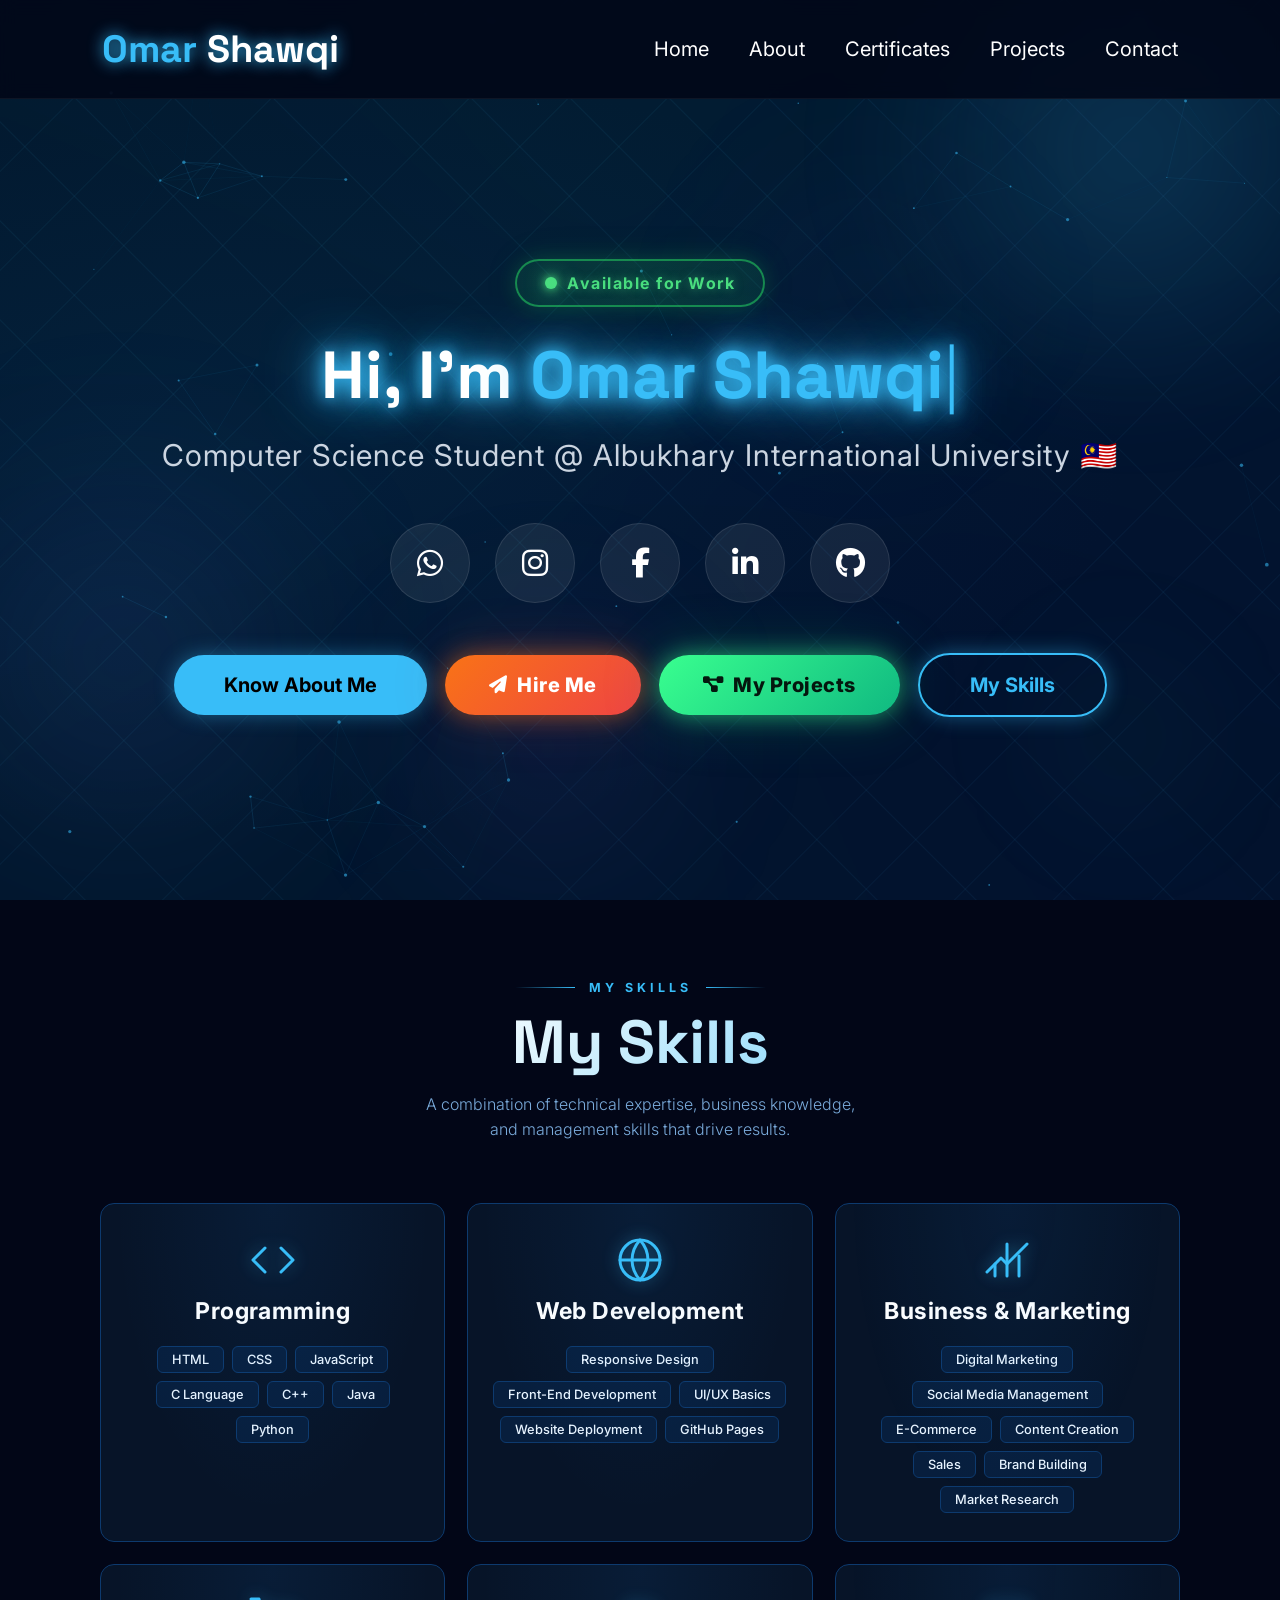
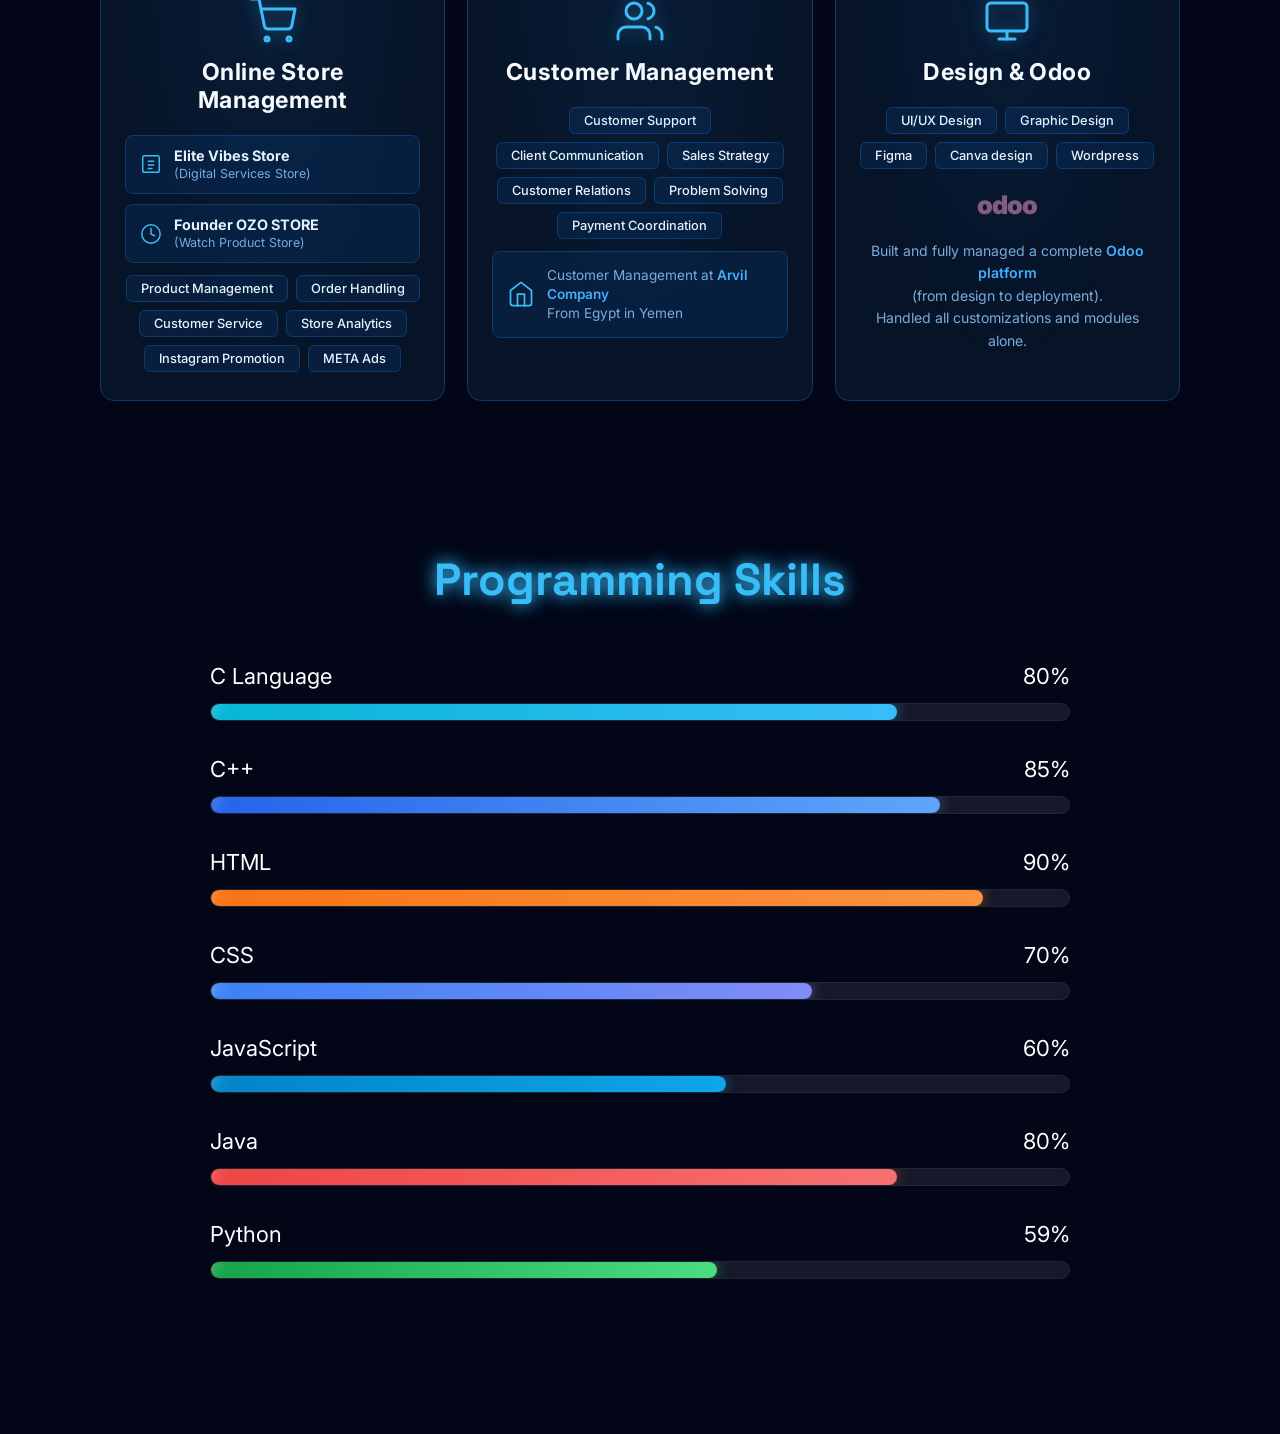
==== commit cdfbed02: "Add AIU Shop experience and project, plus four new certificates - AIU Shop: marketing co-lead entry " ====
--- a/index.html
+++ b/index.html
@@ -1,349 +1,349 @@
-<!DOCTYPE html>
-<html lang="en">
-<head>
-    <meta charset="UTF-8">
-    <meta name="viewport" content="width=device-width, initial-scale=1.0">
-    <meta name="theme-color" content="#020617">
-    <!-- Preconnect to external resources for faster loading -->
-    <link rel="preconnect" href="https://cdnjs.cloudflare.com" crossorigin>
-    <title>Omar Shawqi | Portfolio</title>
-    <link rel="stylesheet" href="style.css">
-    <link rel="stylesheet" href="refresh.css">
-    <!-- FONT AWESOME - load async to avoid render blocking -->
-    <link rel="stylesheet" href="https://cdnjs.cloudflare.com/ajax/libs/font-awesome/6.5.1/css/all.min.css" media="print" onload="this.media='all'"/>
-    <noscript><link rel="stylesheet" href="https://cdnjs.cloudflare.com/ajax/libs/font-awesome/6.5.1/css/all.min.css"/></noscript>
-</head>
-
-<body>
-
-<div class="bg-animation"><div class="aurora-layer"></div></div>
-
-<!-- NAVBAR -->
-<nav>
-   <div class="logo">
-    <span class="logo-blue">Omar</span>
-    <span class="logo-white">Shawqi</span>
-</div>
-    <button class="hamburger" id="hamburger" aria-label="Menu">
-        <span></span><span></span><span></span>
-    </button>
-    <ul id="nav-menu">
-        <li><a href="index.html">Home</a></li>
-        <li><a href="about.html">About</a></li>
-        <li><a href="about.html#certifications">Certificates</a></li>
-        <li><a href="projects.html">Projects</a></li>
-        <li><a href="contact.html">Contact</a></li>
-    </ul>
-</nav>
-
-<!-- HERO -->
-<section class="hero">
-    <div class="hero-content">
-
-        <!-- Available for work badge -->
-        <div class="available-badge">
-            <span class="avail-dot"></span>
-            Available for Work
-        </div>
-
-        <!-- Typing headline -->
-        <h1 class="hero-headline">
-            <span class="hero-hi">Hi, I'm </span><span id="typing-text" class="hero-typed"></span><span class="hero-cursor">|</span>
-        </h1>
-
-        <!-- Rotating subtitles -->
-        <p class="hero-sub-rotate" id="hero-sub"></p>
-
-        <div class="social-icons">
-            <a href="https://wa.me/967772291980" target="_blank"><i class="fab fa-whatsapp"></i></a>
-            <a href="https://instagram.com/7qz_2" target="_blank"><i class="fab fa-instagram"></i></a>
-            <a href="https://www.facebook.com/share/17MF6jE2B3/" target="_blank"><i class="fab fa-facebook-f"></i></a>
-            <a href="https://www.linkedin.com/in/omarshawqi/" target="_blank"><i class="fab fa-linkedin-in"></i></a>
-            <a href="https://github.com/omarshawqi7722" target="_blank"><i class="fab fa-github"></i></a>
-        </div>
-
-        <div class="hero-cta-row">
-            <a href="about.html" class="main-btn">Know About Me</a>
-            <a href="contact.html" class="hire-me-btn">
-                <span class="hire-icon"><i class="fas fa-paper-plane"></i></span>
-                Hire Me
-            </a>
-            <a href="projects.html" class="projects-btn">
-                <span class="projects-icon"><i class="fas fa-diagram-project"></i></span>
-                My Projects
-            </a>
-            <a href="#skills" class="main-btn secondary-btn">My Skills</a>
-        </div>
-
-    </div>
-</section>
-
-<!-- ─── SKILLS SECTION ─── -->
-<section id="skills">
-
-  <div class="section-label"><span>MY SKILLS</span></div>
-  <h2 class="section-title">My Skills</h2>
-  <p class="section-sub">A combination of technical expertise, business knowledge,<br>and management skills that drive results.</p>
-
-  <div class="skills-grid">
-
-    <!-- 1. Programming -->
-    <div class="skill-card">
-      <div class="card-icon">
-        <svg viewBox="0 0 24 24" fill="none" stroke="currentColor" stroke-width="1.5" stroke-linecap="round" stroke-linejoin="round">
-          <polyline points="16 18 22 12 16 6"/>
-          <polyline points="8 6 2 12 8 18"/>
-        </svg>
-      </div>
-      <div class="card-title">Programming</div>
-      <div class="tags">
-        <span class="tag">HTML</span>
-        <span class="tag">CSS</span>
-        <span class="tag">JavaScript</span>
-        <span class="tag">C Language</span>
-        <span class="tag">C++</span>
-        <span class="tag">Java</span>
-        <span class="tag">Python</span>
-      </div>
-    </div>
-
-    <!-- 2. Web Development -->
-    <div class="skill-card">
-      <div class="card-icon">
-        <svg viewBox="0 0 24 24" fill="none" stroke="currentColor" stroke-width="1.5" stroke-linecap="round" stroke-linejoin="round">
-          <circle cx="12" cy="12" r="10"/>
-          <line x1="2" y1="12" x2="22" y2="12"/>
-          <path d="M12 2a15.3 15.3 0 0 1 4 10 15.3 15.3 0 0 1-4 10 15.3 15.3 0 0 1-4-10 15.3 15.3 0 0 1 4-10z"/>
-        </svg>
-      </div>
-      <div class="card-title">Web Development</div>
-      <div class="tags">
-        <span class="tag">Responsive Design</span>
-        <span class="tag">Front-End Development</span>
-        <span class="tag">UI/UX Basics</span>
-        <span class="tag">Website Deployment</span>
-        <span class="tag">GitHub Pages</span>
-      </div>
-    </div>
-
-    <!-- 3. Business & Marketing -->
-    <div class="skill-card">
-      <div class="card-icon">
-        <svg viewBox="0 0 24 24" fill="none" stroke="currentColor" stroke-width="1.5" stroke-linecap="round" stroke-linejoin="round">
-          <line x1="18" y1="20" x2="18" y2="10"/>
-          <line x1="12" y1="20" x2="12" y2="4"/>
-          <line x1="6" y1="20" x2="6" y2="14"/>
-          <polyline points="22 4 12 14 9 11 2 18"/>
-        </svg>
-      </div>
-      <div class="card-title">Business &amp; Marketing</div>
-      <div class="tags">
-        <span class="tag">Digital Marketing</span>
-        <span class="tag">Social Media Management</span>
-        <span class="tag">E-Commerce</span>
-        <span class="tag">Content Creation</span>
-        <span class="tag">Sales</span>
-        <span class="tag">Brand Building</span>
-        <span class="tag">Market Research</span>
-      </div>
-    </div>
-
-    <!-- 4. Online Store Management -->
-    <div class="skill-card">
-      <div class="card-icon">
-        <svg viewBox="0 0 24 24" fill="none" stroke="currentColor" stroke-width="1.5" stroke-linecap="round" stroke-linejoin="round">
-          <circle cx="9" cy="21" r="1"/>
-          <circle cx="20" cy="21" r="1"/>
-          <path d="M1 1h4l2.68 13.39a2 2 0 0 0 2 1.61h9.72a2 2 0 0 0 2-1.61L23 6H6"/>
-        </svg>
-      </div>
-      <div class="card-title">Online Store Management</div>
-      <div class="store-item">
-        <svg viewBox="0 0 24 24" fill="none" stroke="currentColor" stroke-width="1.5" stroke-linecap="round" stroke-linejoin="round">
-          <rect x="3" y="3" width="18" height="18" rx="2"/>
-          <path d="M9 9h6M9 13h6M9 17h4"/>
-        </svg>
-        <div class="store-item-text">
-          <strong>Elite Vibes Store</strong>
-          <span>(Digital Services Store)</span>
-        </div>
-      </div>
-      <div class="store-item">
-        <svg viewBox="0 0 24 24" fill="none" stroke="currentColor" stroke-width="1.5" stroke-linecap="round" stroke-linejoin="round">
-          <circle cx="12" cy="12" r="10"/>
-          <path d="M12 6v6l4 2"/>
-        </svg>
-        <div class="store-item-text">
-          <strong>Founder OZO STORE</strong>
-          <span>(Watch Product Store)</span>
-        </div>
-      </div>
-      <div class="tags" style="margin-top:12px;">
-        <span class="tag">Product Management</span>
-        <span class="tag">Order Handling</span>
-        <span class="tag">Customer Service</span>
-        <span class="tag">Store Analytics</span>
-        <span class="tag">Instagram Promotion</span>
-        <span class="tag">META Ads</span>
-      </div>
-    </div>
-
-    <!-- 5. Customer Management -->
-    <div class="skill-card">
-      <div class="card-icon">
-        <svg viewBox="0 0 24 24" fill="none" stroke="currentColor" stroke-width="1.5" stroke-linecap="round" stroke-linejoin="round">
-          <path d="M17 21v-2a4 4 0 0 0-4-4H5a4 4 0 0 0-4 4v2"/>
-          <circle cx="9" cy="7" r="4"/>
-          <path d="M23 21v-2a4 4 0 0 0-3-3.87"/>
-          <path d="M16 3.13a4 4 0 0 1 0 7.75"/>
-        </svg>
-      </div>
-      <div class="card-title">Customer Management</div>
-      <div class="tags">
-        <span class="tag">Customer Support</span>
-        <span class="tag">Client Communication</span>
-        <span class="tag">Sales Strategy</span>
-        <span class="tag">Customer Relations</span>
-        <span class="tag">Problem Solving</span>
-        <span class="tag">Payment Coordination</span>
-        
-      </div>
-      <div class="company-badge">
-        <svg viewBox="0 0 24 24" fill="none" stroke="currentColor" stroke-width="1.5" stroke-linecap="round" stroke-linejoin="round">
-          <path d="M3 9l9-7 9 7v11a2 2 0 0 1-2 2H5a2 2 0 0 1-2-2z"/>
-          <polyline points="9 22 9 12 15 12 15 22"/>
-        </svg>
-        <div>
-         Customer Management at
-<a href="https://www.facebook.com/ArvilGroup"
-target="_blank">
-    Arvil Company
-</a>
-
-<br>
-
-From Egypt in Yemen 
-        </div>
-      </div>
-    </div>
-
-    <!-- 6. Design & Odoo -->
-    <div class="skill-card">
-      <div class="card-icon">
-        <svg viewBox="0 0 24 24" fill="none" stroke="currentColor" stroke-width="1.5" stroke-linecap="round" stroke-linejoin="round">
-          <rect x="2" y="3" width="20" height="14" rx="2"/>
-          <line x1="8" y1="21" x2="16" y2="21"/>
-          <line x1="12" y1="17" x2="12" y2="21"/>
-        </svg>
-      </div>
-      <div class="card-title">Design &amp; Odoo</div>
-      <div class="odoo-block">
-        <div class="tags">
-          <span class="tag">UI/UX Design</span>
-          <span class="tag">Graphic Design</span>
-          <span class="tag">Figma</span>
-          <span class="tag">Canva design</span>
-           <span class="tag">Wordpress</span>
-        </div>
-        <div class="odoo-logo"><span class="odoo-logo-text">odoo</span></div>
-        <div class="odoo-desc">
-          Built and fully managed a complete <a href="#">Odoo platform</a><br>
-          (from design to deployment).<br>
-          Handled all customizations and modules alone.
-        </div>
-      </div>
-    </div>
-
-  </div>
-</section>
-<!-- ─── END SKILLS SECTION ─── -->
-
-<!-- PROGRAMMING SKILLS BARS SECTION -->
-<section class="skills-section">
-    <h2>Programming Skills</h2>
-
-    <!-- C -->
-    <div class="skill">
-        <div class="skill-info">
-            <span>C Language</span>
-            <span>80%</span>
-        </div>
-        <div class="skill-bar">
-            <div class="skill-fill c"></div>
-        </div>
-    </div>
-
-    <!-- C++ -->
-    <div class="skill">
-        <div class="skill-info">
-            <span>C++</span>
-            <span>85%</span>
-        </div>
-        <div class="skill-bar">
-            <div class="skill-fill cpp"></div>
-        </div>
-    </div>
-
-    <!-- HTML -->
-    <div class="skill">
-        <div class="skill-info">
-            <span>HTML</span>
-            <span>90%</span>
-        </div>
-        <div class="skill-bar">
-            <div class="skill-fill html"></div>
-        </div>
-    </div>
-
-    <!-- CSS -->
-    <div class="skill">
-        <div class="skill-info">
-            <span>CSS</span>
-            <span>70%</span>
-        </div>
-        <div class="skill-bar">
-            <div class="skill-fill css"></div>
-        </div>
-    </div>
-
-    <!-- JavaScript -->
-    <div class="skill">
-        <div class="skill-info">
-            <span>JavaScript</span>
-            <span>60%</span>
-        </div>
-        <div class="skill-bar">
-            <div class="skill-fill js"></div>
-        </div>
-    </div>
-
-    <!-- Java -->
-    <div class="skill">
-        <div class="skill-info">
-            <span>Java</span>
-            <span>80%</span>
-        </div>
-        <div class="skill-bar">
-            <div class="skill-fill java"></div>
-        </div>
-    </div>
-
-    <!-- Python -->
-    <div class="skill">
-        <div class="skill-info">
-            <span>Python</span>
-            <span>59%</span>
-        </div>
-        <div class="skill-bar">
-            <div class="skill-fill python"></div>
-        </div>
-    </div>
-
-</section>
-
-<script src="script.js"></script>
-<script src="motion.js"></script>
-    
- <script src="tracking.js"></script>
-</body>
-</html>
+<!DOCTYPE html>
+<html lang="en">
+<head>
+    <meta charset="UTF-8">
+    <meta name="viewport" content="width=device-width, initial-scale=1.0">
+    <meta name="theme-color" content="#020617">
+    <!-- Preconnect to external resources for faster loading -->
+    <link rel="preconnect" href="https://cdnjs.cloudflare.com" crossorigin>
+    <title>Omar Shawqi | Portfolio</title>
+    <link rel="stylesheet" href="style.css">
+    <link rel="stylesheet" href="refresh.css">
+    <!-- FONT AWESOME - load async to avoid render blocking -->
+    <link rel="stylesheet" href="https://cdnjs.cloudflare.com/ajax/libs/font-awesome/6.5.1/css/all.min.css" media="print" onload="this.media='all'"/>
+    <noscript><link rel="stylesheet" href="https://cdnjs.cloudflare.com/ajax/libs/font-awesome/6.5.1/css/all.min.css"/></noscript>
+</head>
+
+<body>
+
+<div class="bg-animation"><div class="aurora-layer"></div></div>
+
+<!-- NAVBAR -->
+<nav>
+   <div class="logo">
+    <span class="logo-blue">Omar</span>
+    <span class="logo-white">Shawqi</span>
+</div>
+    <button class="hamburger" id="hamburger" aria-label="Menu">
+        <span></span><span></span><span></span>
+    </button>
+    <ul id="nav-menu">
+        <li><a href="index.html">Home</a></li>
+        <li><a href="about.html">About</a></li>
+        <li><a href="about.html#certifications">Certificates</a></li>
+        <li><a href="projects.html">Projects</a></li>
+        <li><a href="contact.html">Contact</a></li>
+    </ul>
+</nav>
+
+<!-- HERO -->
+<section class="hero">
+    <div class="hero-content">
+
+        <!-- Available for work badge -->
+        <div class="available-badge">
+            <span class="avail-dot"></span>
+            Available for Work
+        </div>
+
+        <!-- Typing headline -->
+        <h1 class="hero-headline">
+            <span class="hero-hi">Hi, I'm </span><span id="typing-text" class="hero-typed"></span><span class="hero-cursor">|</span>
+        </h1>
+
+        <!-- Rotating subtitles -->
+        <p class="hero-sub-rotate" id="hero-sub"></p>
+
+        <div class="social-icons">
+            <a href="https://wa.me/967772291980" target="_blank"><i class="fab fa-whatsapp"></i></a>
+            <a href="https://instagram.com/7qz_2" target="_blank"><i class="fab fa-instagram"></i></a>
+            <a href="https://www.facebook.com/share/17MF6jE2B3/" target="_blank"><i class="fab fa-facebook-f"></i></a>
+            <a href="https://www.linkedin.com/in/omarshawqi/" target="_blank"><i class="fab fa-linkedin-in"></i></a>
+            <a href="https://github.com/omarshawqi7722" target="_blank"><i class="fab fa-github"></i></a>
+        </div>
+
+        <div class="hero-cta-row">
+            <a href="about.html" class="main-btn">Know About Me</a>
+            <a href="contact.html" class="hire-me-btn">
+                <span class="hire-icon"><i class="fas fa-paper-plane"></i></span>
+                Hire Me
+            </a>
+            <a href="projects.html" class="projects-btn">
+                <span class="projects-icon"><i class="fas fa-diagram-project"></i></span>
+                My Projects
+            </a>
+            <a href="#skills" class="main-btn secondary-btn">My Skills</a>
+        </div>
+
+    </div>
+</section>
+
+<!-- ─── SKILLS SECTION ─── -->
+<section id="skills">
+
+  <div class="section-label"><span>MY SKILLS</span></div>
+  <h2 class="section-title">My Skills</h2>
+  <p class="section-sub">A combination of technical expertise, business knowledge,<br>and management skills that drive results.</p>
+
+  <div class="skills-grid">
+
+    <!-- 1. Programming -->
+    <div class="skill-card">
+      <div class="card-icon">
+        <svg viewBox="0 0 24 24" fill="none" stroke="currentColor" stroke-width="1.5" stroke-linecap="round" stroke-linejoin="round">
+          <polyline points="16 18 22 12 16 6"/>
+          <polyline points="8 6 2 12 8 18"/>
+        </svg>
+      </div>
+      <div class="card-title">Programming</div>
+      <div class="tags">
+        <span class="tag">HTML</span>
+        <span class="tag">CSS</span>
+        <span class="tag">JavaScript</span>
+        <span class="tag">C Language</span>
+        <span class="tag">C++</span>
+        <span class="tag">Java</span>
+        <span class="tag">Python</span>
+      </div>
+    </div>
+
+    <!-- 2. Web Development -->
+    <div class="skill-card">
+      <div class="card-icon">
+        <svg viewBox="0 0 24 24" fill="none" stroke="currentColor" stroke-width="1.5" stroke-linecap="round" stroke-linejoin="round">
+          <circle cx="12" cy="12" r="10"/>
+          <line x1="2" y1="12" x2="22" y2="12"/>
+          <path d="M12 2a15.3 15.3 0 0 1 4 10 15.3 15.3 0 0 1-4 10 15.3 15.3 0 0 1-4-10 15.3 15.3 0 0 1 4-10z"/>
+        </svg>
+      </div>
+      <div class="card-title">Web Development</div>
+      <div class="tags">
+        <span class="tag">Responsive Design</span>
+        <span class="tag">Front-End Development</span>
+        <span class="tag">UI/UX Basics</span>
+        <span class="tag">Website Deployment</span>
+        <span class="tag">GitHub Pages</span>
+      </div>
+    </div>
+
+    <!-- 3. Business & Marketing -->
+    <div class="skill-card">
+      <div class="card-icon">
+        <svg viewBox="0 0 24 24" fill="none" stroke="currentColor" stroke-width="1.5" stroke-linecap="round" stroke-linejoin="round">
+          <line x1="18" y1="20" x2="18" y2="10"/>
+          <line x1="12" y1="20" x2="12" y2="4"/>
+          <line x1="6" y1="20" x2="6" y2="14"/>
+          <polyline points="22 4 12 14 9 11 2 18"/>
+        </svg>
+      </div>
+      <div class="card-title">Business &amp; Marketing</div>
+      <div class="tags">
+        <span class="tag">Digital Marketing</span>
+        <span class="tag">Social Media Management</span>
+        <span class="tag">E-Commerce</span>
+        <span class="tag">Content Creation</span>
+        <span class="tag">Sales</span>
+        <span class="tag">Brand Building</span>
+        <span class="tag">Market Research</span>
+      </div>
+    </div>
+
+    <!-- 4. Online Store Management -->
+    <div class="skill-card">
+      <div class="card-icon">
+        <svg viewBox="0 0 24 24" fill="none" stroke="currentColor" stroke-width="1.5" stroke-linecap="round" stroke-linejoin="round">
+          <circle cx="9" cy="21" r="1"/>
+          <circle cx="20" cy="21" r="1"/>
+          <path d="M1 1h4l2.68 13.39a2 2 0 0 0 2 1.61h9.72a2 2 0 0 0 2-1.61L23 6H6"/>
+        </svg>
+      </div>
+      <div class="card-title">Online Store Management</div>
+      <div class="store-item">
+        <svg viewBox="0 0 24 24" fill="none" stroke="currentColor" stroke-width="1.5" stroke-linecap="round" stroke-linejoin="round">
+          <rect x="3" y="3" width="18" height="18" rx="2"/>
+          <path d="M9 9h6M9 13h6M9 17h4"/>
+        </svg>
+        <div class="store-item-text">
+          <strong>Elite Vibes Store</strong>
+          <span>(Digital Services Store)</span>
+        </div>
+      </div>
+      <div class="store-item">
+        <svg viewBox="0 0 24 24" fill="none" stroke="currentColor" stroke-width="1.5" stroke-linecap="round" stroke-linejoin="round">
+          <circle cx="12" cy="12" r="10"/>
+          <path d="M12 6v6l4 2"/>
+        </svg>
+        <div class="store-item-text">
+          <strong>Founder OZO STORE</strong>
+          <span>(Watch Product Store)</span>
+        </div>
+      </div>
+      <div class="tags" style="margin-top:12px;">
+        <span class="tag">Product Management</span>
+        <span class="tag">Order Handling</span>
+        <span class="tag">Customer Service</span>
+        <span class="tag">Store Analytics</span>
+        <span class="tag">Instagram Promotion</span>
+        <span class="tag">META Ads</span>
+      </div>
+    </div>
+
+    <!-- 5. Customer Management -->
+    <div class="skill-card">
+      <div class="card-icon">
+        <svg viewBox="0 0 24 24" fill="none" stroke="currentColor" stroke-width="1.5" stroke-linecap="round" stroke-linejoin="round">
+          <path d="M17 21v-2a4 4 0 0 0-4-4H5a4 4 0 0 0-4 4v2"/>
+          <circle cx="9" cy="7" r="4"/>
+          <path d="M23 21v-2a4 4 0 0 0-3-3.87"/>
+          <path d="M16 3.13a4 4 0 0 1 0 7.75"/>
+        </svg>
+      </div>
+      <div class="card-title">Customer Management</div>
+      <div class="tags">
+        <span class="tag">Customer Support</span>
+        <span class="tag">Client Communication</span>
+        <span class="tag">Sales Strategy</span>
+        <span class="tag">Customer Relations</span>
+        <span class="tag">Problem Solving</span>
+        <span class="tag">Payment Coordination</span>
+        
+      </div>
+      <div class="company-badge">
+        <svg viewBox="0 0 24 24" fill="none" stroke="currentColor" stroke-width="1.5" stroke-linecap="round" stroke-linejoin="round">
+          <path d="M3 9l9-7 9 7v11a2 2 0 0 1-2 2H5a2 2 0 0 1-2-2z"/>
+          <polyline points="9 22 9 12 15 12 15 22"/>
+        </svg>
+        <div>
+         Customer Management at
+<a href="https://www.facebook.com/ArvilGroup"
+target="_blank">
+    Arvil Company
+</a>
+
+<br>
+
+From Egypt in Yemen 
+        </div>
+      </div>
+    </div>
+
+    <!-- 6. Design & Odoo -->
+    <div class="skill-card">
+      <div class="card-icon">
+        <svg viewBox="0 0 24 24" fill="none" stroke="currentColor" stroke-width="1.5" stroke-linecap="round" stroke-linejoin="round">
+          <rect x="2" y="3" width="20" height="14" rx="2"/>
+          <line x1="8" y1="21" x2="16" y2="21"/>
+          <line x1="12" y1="17" x2="12" y2="21"/>
+        </svg>
+      </div>
+      <div class="card-title">Design &amp; Odoo</div>
+      <div class="odoo-block">
+        <div class="tags">
+          <span class="tag">UI/UX Design</span>
+          <span class="tag">Graphic Design</span>
+          <span class="tag">Figma</span>
+          <span class="tag">Canva design</span>
+           <span class="tag">Wordpress</span>
+        </div>
+        <div class="odoo-logo"><span class="odoo-logo-text">odoo</span></div>
+        <div class="odoo-desc">
+          Built and fully managed a complete <a href="#">Odoo platform</a><br>
+          (from design to deployment).<br>
+          Handled all customizations and modules alone.
+        </div>
+      </div>
+    </div>
+
+  </div>
+</section>
+<!-- ─── END SKILLS SECTION ─── -->
+
+<!-- PROGRAMMING SKILLS BARS SECTION -->
+<section class="skills-section">
+    <h2>Programming Skills</h2>
+
+    <!-- C -->
+    <div class="skill">
+        <div class="skill-info">
+            <span>C Language</span>
+            <span>80%</span>
+        </div>
+        <div class="skill-bar">
+            <div class="skill-fill c"></div>
+        </div>
+    </div>
+
+    <!-- C++ -->
+    <div class="skill">
+        <div class="skill-info">
+            <span>C++</span>
+            <span>85%</span>
+        </div>
+        <div class="skill-bar">
+            <div class="skill-fill cpp"></div>
+        </div>
+    </div>
+
+    <!-- HTML -->
+    <div class="skill">
+        <div class="skill-info">
+            <span>HTML</span>
+            <span>90%</span>
+        </div>
+        <div class="skill-bar">
+            <div class="skill-fill html"></div>
+        </div>
+    </div>
+
+    <!-- CSS -->
+    <div class="skill">
+        <div class="skill-info">
+            <span>CSS</span>
+            <span>70%</span>
+        </div>
+        <div class="skill-bar">
+            <div class="skill-fill css"></div>
+        </div>
+    </div>
+
+    <!-- JavaScript -->
+    <div class="skill">
+        <div class="skill-info">
+            <span>JavaScript</span>
+            <span>60%</span>
+        </div>
+        <div class="skill-bar">
+            <div class="skill-fill js"></div>
+        </div>
+    </div>
+
+    <!-- Java -->
+    <div class="skill">
+        <div class="skill-info">
+            <span>Java</span>
+            <span>80%</span>
+        </div>
+        <div class="skill-bar">
+            <div class="skill-fill java"></div>
+        </div>
+    </div>
+
+    <!-- Python -->
+    <div class="skill">
+        <div class="skill-info">
+            <span>Python</span>
+            <span>59%</span>
+        </div>
+        <div class="skill-bar">
+            <div class="skill-fill python"></div>
+        </div>
+    </div>
+
+</section>
+
+<script src="script.js"></script>
+<script src="motion.js"></script>
+    
+ <script src="tracking.js"></script>
+</body>
+</html>
--- a/style.css
+++ b/style.css
@@ -1,8 +1,33 @@
 /* ================================================================
    Omar Shawqi — Portfolio
    style.css  |  One unified stylesheet for all pages
-   Font: Arial, sans-serif (consistent with all pages)
+   Fonts: Space Grotesk (display) + Inter (body)
    ================================================================ */
+@import url('https://fonts.googleapis.com/css2?family=Space+Grotesk:wght@500;600;700&family=Inter:wght@400;500;600;700;800&display=swap');
+
+:root {
+    /* layout */
+    --nav-h: 92px;
+
+    /* palette */
+    --bg:        #020617;
+    --bg-soft:   #040e24;
+    --panel:     #071631;
+    --panel-2:   #0a1d3d;
+    --border:    rgba(255, 255, 255, 0.08);
+
+    --primary:   #38bdf8;   /* core brand blue     */
+    --primary-2: #0ea5e9;
+    --accent:    #0ea5e9;   /* sky — secondary accent */
+    --accent-2:  #0284c7;
+    --violet:    #0d6fc7;   /* deep blue — CV / download actions */
+    --violet-2:  #0077cc;
+    --success:   #4ade80;   /* available badge      */
+
+    --text:      #e8f4ff;
+    --text-dim:  #cbd5e1;
+    --text-mute: #94a3b8;
+}
 
 /* ── Reset ── */
 *, *::before, *::after {
@@ -13,14 +38,24 @@
 }
 
 body {
-    font-family: Arial, sans-serif;
-}
+    font-family: 'Inter', Arial, sans-serif;
+}
+
+h1, h2, h3, h4, .logo, .nav-logo,
+.hero-content h1, .about-container h1, .about-container h2 {
+    font-family: 'Space Grotesk', 'Inter', Arial, sans-serif;
+}
+
+@media (prefers-reduced-motion: reduce) {
+    *, *::before, *::after { animation-duration: 0.001ms !important; animation-iteration-count: 1 !important; transition-duration: 0.001ms !important; }
+}
+
 /* ================================================================
    BODY & PAGE LOAD
    ================================================================ */
 body {
-    background: #020617;
-    color: white;
+    background: var(--bg);
+    color: var(--text);
     overflow-x: hidden;
     /* Removed heavy pageLoad transform — use opacity-only for performance */
     animation: pageLoad 0.4s ease;
@@ -46,11 +81,38 @@
     height: 100vh;
     z-index: -1;
     overflow: hidden;
-    background: radial-gradient(ellipse at 20% 50%, #040e24 0%, #020617 60%);
+    background: radial-gradient(ellipse at 20% 50%, #040e24 0%, var(--bg) 60%);
     /* GPU compositing layer */
     transform: translateZ(0);
     will-change: transform;
     contain: strict;
+}
+
+/* Slowly rotating, colour-shifting aurora ring — the "alive" layer */
+.bg-animation .aurora-layer {
+    position: absolute;
+    inset: -25%;
+    background: conic-gradient(from 0deg at 50% 45%,
+        rgba(56, 189, 248, 0.20),
+        rgba(13, 111, 199, 0.16),
+        rgba(14, 165, 233, 0.16),
+        rgba(56, 189, 248, 0.20)
+    );
+    filter: blur(90px) saturate(150%);
+    mix-blend-mode: screen;
+    opacity: 0.6;
+    animation: auroraSpin 46s linear infinite, auroraBreathe 12s ease-in-out infinite alternate;
+    will-change: transform;
+}
+
+@keyframes auroraSpin {
+    from { transform: rotate(0deg); }
+    to   { transform: rotate(360deg); }
+}
+
+@keyframes auroraBreathe {
+    0%   { opacity: 0.45; filter: blur(90px) saturate(140%); }
+    100% { opacity: 0.7;  filter: blur(110px) saturate(170%); }
 }
 
 /* Fine moving grid */
@@ -82,6 +144,10 @@
     right: -150px;
     animation: orbFloat1 18s ease-in-out infinite alternate;
     will-change: transform;
+}
+
+@media (max-width: 768px) {
+    .bg-animation .aurora-layer { opacity: 0.4; filter: blur(60px) saturate(130%); }
 }
 
 @keyframes gridMove {
@@ -279,7 +345,10 @@
     justify-content: center;
     align-items: center;
     text-align: center;
-    padding: 20px;
+    /* Guarantees content — including the Available badge — always clears the
+       fixed navbar, no matter the viewport height (flex centers *inside*
+       the padding box, so this offset is a hard floor, not a suggestion). */
+    padding: calc(var(--nav-h) + 44px) 20px 60px;
 }
 
 .hero-content { animation: fadeUp 0.6s ease both; }
@@ -474,7 +543,7 @@
     transition: border-color 0.2s, color 0.2s;
 }
 
-.tag:hover { border-color: #0d6fc7; color: #40b0ff; }
+.tag:hover { border-color: #0284c7; color: #40b0ff; }
 
 .store-item {
     display: flex;
@@ -488,7 +557,7 @@
     transition: border-color 0.2s;
 }
 
-.store-item:hover { border-color: #0d6fc7; }
+.store-item:hover { border-color: #0284c7; }
 
 .store-item svg {
     width: 22px;
@@ -621,11 +690,11 @@
 }
 
 /* Individual bar colors — different per language */
-.c      { width: 80%; background: linear-gradient(90deg, #06b6d4, #38bdf8); box-shadow: 0 0 14px rgba(56,189,248,0.55); }
+.c      { width: 80%; background: linear-gradient(90deg, #06b6d4, #38bdf8); box-shadow: 0 0 14px rgba(56, 189, 248,0.55); }
 .cpp    { width: 85%; background: linear-gradient(90deg, #2563eb, #60a5fa); box-shadow: 0 0 14px rgba(96,165,250,0.55); }
 .html   { width: 90%; background: linear-gradient(90deg, #f97316, #fb923c); box-shadow: 0 0 14px rgba(249,115,22,0.55); }
 .css    { width: 70%; background: linear-gradient(90deg, #3b82f6, #818cf8); box-shadow: 0 0 14px rgba(129,140,248,0.55); }
-.js     { width: 60%; background: linear-gradient(90deg, #ca8a04, #facc15); box-shadow: 0 0 14px rgba(250,204,21,0.5); }
+.js     { width: 60%; background: linear-gradient(90deg, #0284c7, #0ea5e9); box-shadow: 0 0 14px rgba(14, 165, 233,0.5); }
 .java   { width: 80%; background: linear-gradient(90deg, #ef4444, #f87171); box-shadow: 0 0 14px rgba(239,68,68,0.55); }
 .python { width: 59%; background: linear-gradient(90deg, #16a34a, #4ade80); box-shadow: 0 0 14px rgba(74,222,128,0.5); }
 
@@ -638,23 +707,70 @@
 .about-page {
     width: 100%;
     min-height: 100vh;
-    padding: 180px 8% 100px;
+    padding: calc(var(--nav-h) + 60px) 8% 100px;
 }
 
 .about-container { max-width: 1200px; margin: auto; }
 
+/* Intro: photo beside the bio */
+.about-intro {
+    display: grid;
+    grid-template-columns: minmax(180px, 260px) 1fr;
+    gap: clamp(32px, 5vw, 64px);
+    align-items: center;
+}
+
+.about-photo-wrap {
+    position: relative;
+    width: 100%;
+    max-width: 260px;
+    aspect-ratio: 1 / 1;
+    margin: 0 auto;
+}
+
+.about-photo-ring {
+    position: absolute;
+    inset: -10px;
+    border-radius: 32px;
+    background: linear-gradient(145deg, #38bdf8, #0d6fc7 45%, #0ea5e9);
+    opacity: 0.55;
+    filter: blur(2px);
+    animation: auroraBreathe 8s ease-in-out infinite alternate;
+}
+
+.about-photo {
+    position: relative;
+    width: 100%;
+    height: 100%;
+    object-fit: cover;
+    border-radius: 28px;
+    border: 1px solid rgba(255, 255, 255, 0.12);
+    display: block;
+    box-shadow: 0 20px 60px rgba(0, 0, 0, 0.5);
+}
+
+.about-intro-text { text-align: left; }
+.about-intro-text .hero-buttons { justify-content: flex-start; }
+
+@media (max-width: 720px) {
+    .about-intro { grid-template-columns: 1fr; text-align: center; }
+    .about-photo-wrap { max-width: 190px; }
+    .about-intro-text { text-align: center; }
+    .about-intro-text .hero-buttons { justify-content: center; }
+}
+
 .about-container h1 {
-    font-size: 80px;
+    font-size: clamp(42px, 6vw, 80px);
     color: #38bdf8;
     margin-bottom: 15px;
     text-shadow: 0 0 20px #38bdf8;
 }
 
-.about-container h2 { font-size: 35px; margin-bottom: 40px; }
+.about-container h2 { font-size: clamp(22px, 3vw, 35px); margin-bottom: 30px; }
 
 .about-container p {
-    font-size: 22px;
-    line-height: 2;
+    font-size: clamp(16px, 1.8vw, 22px);
+    line-height: 1.9;
     color: #cbd5e1;
     margin-bottom: 30px;
 }
@@ -696,17 +812,30 @@
     transition: transform 0.08s ease, box-shadow 0.08s ease, filter 0.08s ease;
 }
 
+.cert-btn {
+    background: linear-gradient(135deg, #0ea5e9, #0284c7);
+    box-shadow: 0 0 25px rgba(14, 165, 233, 0.45), 0 0 55px rgba(14, 165, 233, 0.2);
+}
+
+.cert-btn:hover {
+    box-shadow: 0 0 40px rgba(14, 165, 233, 0.85), 0 0 85px rgba(14, 165, 233, 0.45);
+}
+
+.cert-btn:active {
+    box-shadow: 0 0 55px rgba(14, 165, 233, 1), 0 0 25px rgba(255, 255, 255, 0.55) inset;
+}
+
 .cv-btn {
-    background: linear-gradient(135deg, #a01313, #f90000);
-    box-shadow: 0 0 25px rgba(249, 0, 0, 0.45), 0 0 55px rgba(160, 19, 19, 0.25);
+    background: linear-gradient(135deg, #0077cc, #0d6fc7);
+    box-shadow: 0 0 25px rgba(13, 111, 199, 0.45), 0 0 55px rgba(0, 119, 204, 0.25);
 }
 
 .cv-btn:hover {
-    box-shadow: 0 0 40px rgba(249, 0, 0, 0.85), 0 0 85px rgba(160, 19, 19, 0.45);
+    box-shadow: 0 0 40px rgba(13, 111, 199, 0.85), 0 0 85px rgba(0, 119, 204, 0.45);
 }
 
 .cv-btn:active {
-    box-shadow: 0 0 55px rgba(249, 0, 0, 1), 0 0 25px rgba(255, 255, 255, 0.55) inset;
+    box-shadow: 0 0 55px rgba(13, 111, 199, 1), 0 0 25px rgba(255, 255, 255, 0.55) inset;
 }
 
 /* ================================================================
@@ -730,21 +859,58 @@
     font-weight: 800;
 }
 
+/* Present → past vertical timeline. The connecting line + node on each
+   card carry the "this is a sequence" meaning, so no separate numbering
+   is needed. */
 .work-grid {
-    display: grid;
-    grid-template-columns: repeat(2, 1fr);
-    gap: 30px;
+    display: flex;
+    flex-direction: column;
+    gap: 34px;
+    position: relative;
+    padding-left: 52px;
+}
+
+.work-grid::before {
+    content: "";
+    position: absolute;
+    left: 15px;
+    top: 8px;
+    bottom: 8px;
+    width: 2px;
+    background: linear-gradient(to bottom, #0ea5e9 0%, rgba(56, 189, 248,0.5) 35%, rgba(56, 189, 248,0.12) 100%);
 }
 
 .work-card {
     background: rgba(7, 20, 40, 0.9);
     border: 1px solid rgba(56, 189, 248, 0.15);
-    border-radius: 30px;
-    padding: 38px;
+    border-radius: 24px;
+    padding: 34px 38px;
     transition: transform 0.3s ease, border-color 0.3s ease, box-shadow 0.3s ease;
     position: relative;
     overflow: hidden;
     /* No backdrop-filter on cards — use solid bg instead */
+}
+
+.work-card::after {
+    content: "";
+    position: absolute;
+    left: -45px;
+    top: 38px;
+    width: 15px;
+    height: 15px;
+    border-radius: 50%;
+    background: #38bdf8;
+    box-shadow: 0 0 0 5px rgba(2, 6, 23, 1), 0 0 0 7px rgba(56, 189, 248, 0.25), 0 0 14px #38bdf8;
+    z-index: 3;
+}
+
+.work-card.featured::after {
+    background: #0ea5e9;
+    box-shadow: 0 0 0 5px rgba(2, 6, 23, 1), 0 0 0 7px rgba(14, 165, 233, 0.3), 0 0 16px #0ea5e9;
+    width: 18px;
+    height: 18px;
+    left: -46.5px;
+    top: 36px;
 }
 
 .work-card::before {
@@ -759,9 +925,17 @@
 }
 
 .work-card:hover {
-    transform: translateY(-10px);
+    transform: translateX(6px);
     border-color: #38bdf8;
     box-shadow: 0 0 30px rgba(56, 189, 248, 0.18);
+}
+
+@media (max-width: 640px) {
+    .work-grid { padding-left: 36px; gap: 26px; }
+    .work-grid::before { left: 9px; }
+    .work-card { padding: 26px 22px; }
+    .work-card::after { left: -32px; width: 13px; height: 13px; top: 30px; }
+    .work-card.featured::after { left: -33.5px; top: 28px; }
 }
 
 .work-icon {
@@ -779,6 +953,66 @@
 
 .work-icon i { font-size: 34px; color: #38bdf8; }
 
+.work-icon.has-logo {
+    background: #FFFFFF;
+    padding: 12px;
+    overflow: hidden;
+}
+.work-icon.has-logo img {
+    width: 100%;
+    height: 100%;
+    object-fit: contain;
+}
+
+/* Sub-experience: OZO Store nested under Elite Vibes */
+.work-subcard {
+    margin-top: 18px;
+    margin-left: 28px;
+    padding: 18px 20px;
+    border-left: 2px solid rgba(56, 189, 248, 0.35);
+    border-radius: 0 14px 14px 0;
+    background: rgba(56, 189, 248, 0.05);
+    display: flex;
+    align-items: flex-start;
+    gap: 14px;
+    position: relative;
+}
+.work-subcard::before {
+    content: "\21B3";
+    position: absolute;
+    left: -13px;
+    top: 16px;
+    color: #38BDF8;
+    font-size: 14px;
+    background: #020617;
+    padding: 0 3px;
+}
+.work-subcard .work-sub-icon {
+    width: 44px;
+    height: 44px;
+    border-radius: 12px;
+    background: #FFFFFF;
+    padding: 6px;
+    flex-shrink: 0;
+    display: flex;
+    align-items: center;
+    justify-content: center;
+    overflow: hidden;
+}
+.work-subcard .work-sub-icon img { width: 100%; height: 100%; object-fit: contain; }
+.work-subcard h4 {
+    font-size: 15px;
+    font-weight: 700;
+    color: #E8F4FF;
+    margin: 0 0 2px;
+}
+.work-subcard .work-date {
+    font-size: 12px;
+    color: #CBD5E1;
+    margin-bottom: 4px;
+}
+.work-subcard p { font-size: 13px; color: #8ca0bb; margin: 0; }
+
 .work-date {
     display: inline-block;
     padding: 8px 16px;
@@ -809,7 +1043,7 @@
 }
 
 .work-card p {
-    color: #d8d8d8;
+    color: #c7cede;
     line-height: 1.8;
     font-size: 16px;
     position: relative;
@@ -842,7 +1076,7 @@
 }
 
 .volunteer-header p {
-    color: #cfcfcf;
+    color: #aab2c8;
     max-width: 700px;
     margin: 20px auto 0;
     line-height: 1.8;
@@ -850,20 +1084,45 @@
 }
 
 .volunteer-grid {
-    display: grid;
-    grid-template-columns: repeat(2, 1fr);
+    display: flex;
+    flex-direction: column;
     gap: 30px;
+    position: relative;
+    padding-left: 52px;
+}
+
+.volunteer-grid::before {
+    content: "";
+    position: absolute;
+    left: 15px;
+    top: 8px;
+    bottom: 8px;
+    width: 2px;
+    background: linear-gradient(to bottom, #0d6fc7 0%, rgba(56, 189, 248,0.5) 35%, rgba(56, 189, 248,0.12) 100%);
 }
 
 .volunteer-card {
     position: relative;
     overflow: hidden;
-    background: linear-gradient(145deg, #03152e, #071d3b);
+    background: linear-gradient(145deg, #071e3d, #0f1d38);
     border: 1px solid rgba(56, 189, 248, 0.18);
-    border-radius: 30px;
-    padding: 40px;
+    border-radius: 24px;
+    padding: 34px 38px;
     transition: 0.4s ease;
     backdrop-filter: blur(10px);
+}
+
+.volunteer-card::after {
+    content: "";
+    position: absolute;
+    left: -45px;
+    top: 36px;
+    width: 15px;
+    height: 15px;
+    border-radius: 50%;
+    background: #0d6fc7;
+    box-shadow: 0 0 0 5px rgba(2, 6, 23, 1), 0 0 0 7px rgba(13, 111, 199, 0.25), 0 0 14px #0d6fc7;
+    z-index: 3;
 }
 
 .volunteer-card::before {
@@ -877,6 +1136,13 @@
     right: -70px;
 }
 
+@media (max-width: 640px) {
+    .volunteer-grid { padding-left: 36px; }
+    .volunteer-grid::before { left: 9px; }
+    .volunteer-card { padding: 26px 22px; }
+    .volunteer-card::after { left: -32px; width: 13px; height: 13px; top: 28px; }
+}
+
 .volunteer-card:hover {
     transform: translateY(-10px);
     border-color: #38bdf8;
@@ -928,11 +1194,366 @@
 }
 
 .volunteer-card p {
-    color: #d8d8d8;
+    color: #c7cede;
     line-height: 1.9;
     font-size: 16px;
     position: relative;
     z-index: 2;
+}
+
+/* ================================================================
+   FEATURED / CURRENT WORK CARD  (e.g. active contracts)
+   ================================================================ */
+.work-card.featured {
+    grid-column: 1 / -1;
+    display: grid;
+    grid-template-columns: auto 1fr;
+    gap: 28px;
+    align-items: start;
+    background: linear-gradient(145deg, #071e3d, #0a2540 60%, #071e3d);
+    border: 1px solid rgba(14, 165, 233, 0.35);
+    box-shadow: 0 0 0 1px rgba(14, 165, 233, 0.06) inset, 0 0 40px rgba(14, 165, 233, 0.08);
+}
+
+.work-card.featured::before {
+    background: rgba(14, 165, 233, 0.10);
+}
+
+.work-card.featured:hover {
+    border-color: #0ea5e9;
+    box-shadow: 0 0 40px rgba(14, 165, 233, 0.22);
+}
+
+.work-card.featured .work-icon {
+    background: rgba(14, 165, 233, 0.12);
+    margin-bottom: 0;
+}
+
+.work-card.featured .work-icon i { color: #0ea5e9; }
+
+.work-card.featured .work-top-row {
+    display: flex;
+    align-items: center;
+    justify-content: space-between;
+    flex-wrap: wrap;
+    gap: 14px;
+    margin-bottom: 18px;
+    position: relative;
+    z-index: 2;
+}
+
+.current-badge {
+    display: inline-flex;
+    align-items: center;
+    gap: 9px;
+    background: rgba(34, 197, 94, 0.12);
+    border: 1.5px solid rgba(34, 197, 94, 0.6);
+    border-radius: 50px;
+    padding: 7px 16px;
+    font-size: 12.5px;
+    font-weight: 700;
+    color: #4ade80;
+    letter-spacing: 1px;
+    text-transform: uppercase;
+    animation: availablePulse 2.5s ease-in-out infinite;
+}
+
+.current-dot {
+    width: 9px;
+    height: 9px;
+    border-radius: 50%;
+    background: #4ade80;
+    box-shadow: 0 0 8px #4ade80, 0 0 16px #4ade80;
+    animation: blink 1.4s ease-in-out infinite;
+}
+
+.work-card.featured .work-date {
+    background: rgba(14, 165, 233, 0.12);
+    color: #0ea5e9;
+    margin-bottom: 0;
+}
+
+.work-card.featured h3 { font-size: 30px; }
+.work-card.featured h4 { color: #0ea5e9; }
+
+.work-role-tag {
+    display: inline-block;
+    background: rgba(56, 189, 248, 0.1);
+    border: 1px solid rgba(56, 189, 248, 0.25);
+    color: #38bdf8;
+    font-size: 13px;
+    font-weight: 600;
+    padding: 5px 14px;
+    border-radius: 30px;
+    margin: 6px 8px 16px 0;
+    position: relative;
+    z-index: 2;
+}
+
+@media (max-width: 640px) {
+    .work-card.featured { grid-template-columns: 1fr; }
+}
+
+/* ================================================================
+   CERTIFICATIONS SECTION
+   ================================================================ */
+.cert-section {
+    padding-top: 120px;
+    position: relative;
+    z-index: 2;
+}
+
+.cert-header { text-align: center; margin-bottom: 45px; }
+
+.cert-header span {
+    color: #38bdf8;
+    letter-spacing: 4px;
+    font-size: 15px;
+    font-weight: 600;
+}
+
+.cert-header h2 {
+    font-size: 70px;
+    color: white;
+    margin-top: 12px;
+    font-weight: 800;
+}
+
+.cert-header p {
+    color: #aab2c8;
+    max-width: 700px;
+    margin: 20px auto 0;
+    line-height: 1.8;
+    font-size: 18px;
+}
+
+.cert-filters {
+    display: flex;
+    justify-content: center;
+    flex-wrap: wrap;
+    gap: 12px;
+    margin: 40px 0 45px;
+}
+
+.filter-btn {
+    background: rgba(56, 189, 248, 0.06);
+    border: 1px solid rgba(56, 189, 248, 0.25);
+    color: #cbd5e1;
+    font-size: 14px;
+    font-weight: 600;
+    letter-spacing: 0.4px;
+    padding: 10px 22px;
+    border-radius: 50px;
+    cursor: pointer;
+    transition: 0.25s ease;
+}
+
+.filter-btn:hover {
+    border-color: #38bdf8;
+    color: #38bdf8;
+}
+
+.filter-btn.active {
+    background: linear-gradient(135deg, #0ea5e9, #0284c7);
+    border-color: transparent;
+    color: white;
+    box-shadow: 0 0 20px rgba(14, 165, 233, 0.4);
+}
+
+.cert-grid {
+    display: grid;
+    grid-template-columns: repeat(3, 1fr);
+    gap: 26px;
+}
+
+.cert-card {
+    background: rgba(7, 20, 40, 0.9);
+    border: 1px solid rgba(56, 189, 248, 0.15);
+    border-radius: 26px;
+    padding: 30px;
+    transition: transform 0.3s ease, border-color 0.3s ease, box-shadow 0.3s ease;
+    position: relative;
+    overflow: hidden;
+    display: flex;
+    flex-direction: column;
+    animation: fadeUp 0.5s ease both;
+}
+
+.cert-card::before {
+    content: "";
+    position: absolute;
+    width: 150px;
+    height: 150px;
+    background: rgba(14, 165, 233, 0.06);
+    border-radius: 50%;
+    top: -55px;
+    right: -55px;
+}
+
+.cert-card:hover {
+    transform: translateY(-8px);
+    border-color: #0ea5e9;
+    box-shadow: 0 0 25px rgba(14, 165, 233, 0.16);
+}
+
+.cert-top {
+    display: flex;
+    align-items: center;
+    justify-content: space-between;
+    margin-bottom: 18px;
+    position: relative;
+    z-index: 2;
+}
+
+.cert-icon {
+    width: 56px;
+    height: 56px;
+    border-radius: 16px;
+    background: rgba(14, 165, 233, 0.1);
+    display: flex;
+    align-items: center;
+    justify-content: center;
+    color: #0ea5e9;
+    flex-shrink: 0;
+}
+
+.cert-icon svg { width: 26px; height: 26px; }
+
+.cert-cat {
+    background: rgba(56, 189, 248, 0.1);
+    color: #38bdf8;
+    font-size: 11.5px;
+    font-weight: 700;
+    letter-spacing: 0.8px;
+    text-transform: uppercase;
+    padding: 5px 12px;
+    border-radius: 30px;
+}
+
+.cert-card h3 {
+    color: white;
+    font-size: 19px;
+    line-height: 1.4;
+    margin-bottom: 8px;
+    position: relative;
+    z-index: 2;
+}
+
+.cert-org {
+    color: #c7cede;
+    font-size: 14.5px;
+    margin-bottom: 14px;
+    position: relative;
+    z-index: 2;
+}
+
+.cert-year {
+    display: inline-block;
+    color: #94a3b8;
+    font-size: 13px;
+    margin-bottom: 20px;
+    position: relative;
+    z-index: 2;
+}
+
+.cert-card .btn {
+    margin-top: auto;
+    position: relative;
+    z-index: 2;
+    text-align: center;
+    text-decoration: none;
+    border-radius: 50px;
+    padding: 10px 20px;
+    font-size: 14px;
+    font-weight: 600;
+    cursor: pointer;
+    transition: 0.25s ease;
+}
+
+.btn-outline {
+    background: transparent;
+    border: 1.5px solid rgba(14, 165, 233, 0.5);
+    color: #0ea5e9;
+}
+
+.btn-outline:hover {
+    background: rgba(14, 165, 233, 0.1);
+    border-color: #0ea5e9;
+    box-shadow: 0 0 18px rgba(14, 165, 233, 0.25);
+}
+
+.btn-disabled {
+    background: rgba(148, 163, 184, 0.08);
+    border: 1.5px solid rgba(148, 163, 184, 0.2);
+    color: #94a3b8;
+    cursor: default;
+}
+
+/* ── Certificate Lightbox ── */
+.cert-lightbox {
+    position: fixed;
+    inset: 0;
+    background: rgba(2, 6, 23, 0.92);
+    backdrop-filter: blur(6px);
+    display: flex;
+    align-items: center;
+    justify-content: center;
+    z-index: 10000;
+    opacity: 0;
+    visibility: hidden;
+    transition: opacity 0.3s ease, visibility 0.3s ease;
+    padding: 30px;
+}
+
+.cert-lightbox.open {
+    opacity: 1;
+    visibility: visible;
+}
+
+.cert-lightbox img {
+    max-width: min(90vw, 800px);
+    max-height: 85vh;
+    border-radius: 16px;
+    border: 1px solid rgba(56, 189, 248, 0.3);
+    box-shadow: 0 0 60px rgba(56, 189, 248, 0.25);
+    transform: scale(0.92);
+    transition: transform 0.3s ease;
+}
+
+.cert-lightbox.open img { transform: scale(1); }
+
+.cert-lightbox-close {
+    position: absolute;
+    top: 26px;
+    right: 30px;
+    width: 46px;
+    height: 46px;
+    border-radius: 50%;
+    background: rgba(56, 189, 248, 0.1);
+    border: 1px solid rgba(56, 189, 248, 0.3);
+    color: #38bdf8;
+    font-size: 20px;
+    display: flex;
+    align-items: center;
+    justify-content: center;
+    cursor: pointer;
+    transition: 0.25s ease;
+}
+
+.cert-lightbox-close:hover {
+    background: rgba(56, 189, 248, 0.2);
+    transform: rotate(90deg);
+}
+
+@media (max-width: 1024px) {
+    .cert-grid { grid-template-columns: repeat(2, 1fr); }
+}
+
+@media (max-width: 640px) {
+    .cert-grid { grid-template-columns: 1fr; }
+    .cert-header h2 { font-size: 38px !important; }
+    .cert-filters { gap: 8px; }
+    .filter-btn { padding: 8px 16px; font-size: 13px; }
 }
 
 /* ================================================================
@@ -955,7 +1576,7 @@
 }
 
 .cv-container p {
-    color: #cfcfcf;
+    color: #aab2c8;
     margin-top: 18px;
     font-size: 18px;
 }
@@ -971,55 +1592,61 @@
 /* ================================================================
    CONTACT PAGE
    ================================================================ */
-.contact-page { min-height: 100vh; padding: 140px 8% 80px; position: relative; }
-.contact-container { max-width: 1400px; margin: auto; }
-
-.contact-title { text-align: left; margin-bottom: 60px; }
+.contact-page { min-height: 100vh; padding: calc(var(--nav-h) + 48px) 6% 60px; position: relative; overflow-x: hidden; }
+.contact-container { max-width: 1400px; margin: auto; width: 100%; }
+
+.contact-title { text-align: left; margin-bottom: clamp(36px, 6vw, 60px); }
 
 .contact-title span {
     color: #9ca3af;
-    font-size: 18px;
+    font-size: clamp(13px, 1.6vw, 18px);
     letter-spacing: 4px;
     text-transform: uppercase;
     display: flex;
     align-items: center;
     gap: 15px;
     margin-bottom: 10px;
+    flex-wrap: wrap;
 }
 
 .contact-title span::after {
     content: "";
-    width: 120px;
+    width: 90px;
+    max-width: 30vw;
     height: 2px;
     background: #38bdf8;
 }
 
 .contact-title h1 {
-    font-size: 85px;
+    font-size: clamp(38px, 7vw, 85px);
     color: #fff;
     font-weight: 800;
     text-shadow: 0 0 15px rgba(56, 189, 248, 0.5);
     margin-top: 10px;
+    line-height: 1.05;
+    word-break: break-word;
 }
 
 .contact-grid {
     display: grid;
-    grid-template-columns: repeat(2, 1fr);
-    gap: 30px;
+    grid-template-columns: repeat(auto-fit, minmax(min(100%, 300px), 1fr));
+    gap: 24px;
+    width: 100%;
 }
 
 .contact-card {
     background: linear-gradient(135deg, rgba(255,255,255,0.04), rgba(255,255,255,0.02));
     border: 1px solid rgba(255, 255, 255, 0.06);
-    padding: 45px;
-    display: flex;
-    align-items: center;
-    gap: 25px;
+    padding: clamp(26px, 3.4vw, 45px);
+    display: flex;
+    align-items: center;
+    gap: 22px;
     position: relative;
     overflow: hidden;
     backdrop-filter: blur(15px);
     transition: 0.45s ease;
     border-radius: 20px;
+    min-width: 0;
 }
 
 .contact-card::before {
@@ -1042,16 +1669,18 @@
 }
 
 .contact-icon {
-    min-width: 70px;
-    height: 70px;
+    min-width: clamp(52px, 6vw, 70px);
+    width: clamp(52px, 6vw, 70px);
+    height: clamp(52px, 6vw, 70px);
     border-radius: 18px;
     background: rgba(56, 189, 248, 0.08);
     display: flex;
     justify-content: center;
     align-items: center;
-    font-size: 30px;
+    font-size: clamp(20px, 2.6vw, 30px);
     color: #38bdf8;
     transition: 0.4s ease;
+    flex-shrink: 0;
 }
 
 .contact-card:hover .contact-icon {
@@ -1059,16 +1688,18 @@
     box-shadow: 0 0 20px rgba(56, 189, 248, 0.25);
 }
 
-.contact-info h2 { color: #fff; font-size: 34px; margin-bottom: 10px; font-weight: 700; }
-.contact-info p  { color: #cbd5e1; font-size: 22px; line-height: 1.8; }
+.contact-info { min-width: 0; overflow-wrap: anywhere; }
+.contact-info h2 { color: #fff; font-size: clamp(20px, 2.4vw, 34px); margin-bottom: 8px; font-weight: 700; }
+.contact-info p  { color: #cbd5e1; font-size: clamp(15px, 1.6vw, 22px); line-height: 1.7; }
 
 /* Social Card */
 .social-card {
     display: flex;
+    flex-direction: column;
     align-items: center;
     justify-content: center;
     gap: 18px;
-    padding: 35px;
+    padding: clamp(26px, 3.4vw, 35px);
     overflow: hidden;
 }
 
@@ -1095,20 +1726,21 @@
     background: rgba(56, 189, 248, 0.08);
 }
 
-.social-card .contact-icon i { font-size: 48px; color: #38bdf8; }
+.social-card .contact-icon i { font-size: clamp(28px, 3.6vw, 48px); color: #38bdf8; }
 
 .contact-social {
     display: flex;
     align-items: center;
     justify-content: center;
-    gap: 14px;
-    flex-wrap: nowrap;
+    gap: clamp(10px, 2vw, 14px);
+    flex-wrap: wrap;
+    row-gap: 14px;
 }
 
 .social-btn {
-    width: 78px;
-    height: 78px;
-    min-width: 78px;
+    width: clamp(48px, 9vw, 66px);
+    height: clamp(48px, 9vw, 66px);
+    min-width: clamp(48px, 9vw, 66px);
     border-radius: 50%;
     display: flex;
     justify-content: center;
@@ -1116,7 +1748,7 @@
     background: rgba(56, 189, 248, 0.10);
     border: 1px solid rgba(56, 189, 248, 0.2);
     color: #38bdf8;
-    font-size: 34px;
+    font-size: clamp(18px, 3vw, 26px);
     text-decoration: none;
     transition: 0.4s ease;
     backdrop-filter: blur(10px);
@@ -1439,7 +2071,7 @@
     top: 12px;
     right: 12px;
     z-index: 10;
-    background: linear-gradient(135deg, #0077cc, #00aaff);
+    background: linear-gradient(135deg, #0284c7, #38bdf8);
     color: #fff;
     font-size: 11px;
     font-weight: 700;
@@ -1478,8 +2110,8 @@
 }
 
 @keyframes pulseBadge {
-    0%, 100% { box-shadow: 0 0 0 0 rgba(56,189,248,0); }
-    50%       { box-shadow: 0 0 0 8px rgba(56,189,248,0), 0 0 20px rgba(56,189,248,0.3); }
+    0%, 100% { box-shadow: 0 0 0 0 rgba(56, 189, 248,0); }
+    50%       { box-shadow: 0 0 0 8px rgba(56, 189, 248,0), 0 0 20px rgba(56, 189, 248,0.3); }
 }
 
 .eta-badge {
@@ -1506,7 +2138,7 @@
     animation: spin 6s linear infinite;
 }
 
-.coming-soon-icon svg { width: 26px; height: 26px; stroke: rgba(56,189,248,0.55); }
+.coming-soon-icon svg { width: 26px; height: 26px; stroke: rgba(56, 189, 248,0.55); }
 
 @keyframes spin {
     from { transform: rotate(0deg); }
@@ -1518,7 +2150,7 @@
     content: "";
     position: absolute;
     inset: 0;
-    background: radial-gradient(ellipse at center, rgba(56,189,248,0.08) 0%, transparent 70%);
+    background: radial-gradient(ellipse at center, rgba(56, 189, 248,0.08) 0%, transparent 70%);
     z-index: 1;
     animation: innerGlow 3s ease-in-out infinite alternate;
 }
@@ -1546,6 +2178,22 @@
     border: 1px solid rgba(56, 189, 248, 0.18);
     display: inline-block;
     padding: 2px 10px;
+    border-radius: 20px;
+    width: fit-content;
+}
+
+.academic-badge {
+    font-size: 12px;
+    font-weight: 700;
+    letter-spacing: 0.06em;
+    text-transform: uppercase;
+    color: #CBD5E1;
+    background: rgba(203, 213, 225, 0.08);
+    border: 1px solid rgba(203, 213, 225, 0.25);
+    display: inline-flex;
+    align-items: center;
+    gap: 6px;
+    padding: 3px 10px;
     border-radius: 20px;
     width: fit-content;
 }
@@ -1589,7 +2237,7 @@
 .btn svg { width: 14px; height: 14px; flex-shrink: 0; }
 
 .btn-live {
-    background: linear-gradient(135deg, #0077cc, #00aaff);
+    background: linear-gradient(135deg, #0284c7, #38bdf8);
     color: #fff;
     box-shadow: 0 0 14px rgba(0,170,255,0.3);
     flex: 1;
@@ -1662,6 +2310,7 @@
 html { scroll-behavior: smooth; }
 #work       { scroll-margin-top: 140px; }
 #volunteer  { scroll-margin-top: 120px; }
+#certifications { scroll-margin-top: 120px; }
 #cv-section { scroll-margin-top: 120px; }
 #skills     { scroll-margin-top: 100px; }
 
@@ -1670,8 +2319,8 @@
    ================================================================ */
 ::-webkit-scrollbar { width: 6px; }
 ::-webkit-scrollbar-track { background: #020617; }
-::-webkit-scrollbar-thumb { background: rgba(56,189,248,0.3); border-radius: 3px; }
-::-webkit-scrollbar-thumb:hover { background: rgba(56,189,248,0.6); }
+::-webkit-scrollbar-thumb { background: rgba(56, 189, 248,0.3); border-radius: 3px; }
+::-webkit-scrollbar-thumb:hover { background: rgba(56, 189, 248,0.6); }
 
 /* ================================================================
    RESPONSIVE
@@ -1917,9 +2566,10 @@
 /* ================================================================
    HERO HEADLINE (NEW TYPING STYLE)
    ================================================================ */
-.hero-headline {
-    font-size: clamp(42px, 7vw, 110px);
+.hero-content .hero-headline {
+    font-size: clamp(40px, 5.2vw, 88px);
     line-height: 1.1;
+    white-space: nowrap;
     margin-bottom: 24px;
     animation: fadeUp 1s ease 0.2s both;
 }
@@ -1979,18 +2629,20 @@
    CONTACT FORM SECTION
    ================================================================ */
 .contact-form-section {
-    padding: 80px 8% 120px;
-    position: relative;
+    padding: clamp(50px, 8vw, 80px) 6% clamp(60px, 10vw, 120px);
+    position: relative;
+    overflow-x: hidden;
 }
 
 .form-container {
     max-width: 900px;
     margin: 0 auto;
+    width: 100%;
 }
 
 .form-header {
     text-align: center;
-    margin-bottom: 60px;
+    margin-bottom: clamp(36px, 6vw, 60px);
 }
 
 .form-header span {
@@ -2022,12 +2674,13 @@
 .form-wrapper {
     background: linear-gradient(145deg, rgba(7,20,40,0.9), rgba(3,12,28,0.95));
     border: 1px solid rgba(56, 189, 248, 0.15);
-    border-radius: 28px;
-    padding: 50px 48px;
+    border-radius: 24px;
+    padding: clamp(24px, 5vw, 50px) clamp(20px, 4.5vw, 48px);
     backdrop-filter: blur(20px);
     box-shadow: 0 0 60px rgba(56, 189, 248, 0.06), inset 0 1px 0 rgba(255,255,255,0.04);
     position: relative;
     overflow: hidden;
+    width: 100%;
 }
 
 .form-wrapper::before {
@@ -2041,7 +2694,7 @@
 
 .form-row {
     display: grid;
-    grid-template-columns: 1fr 1fr;
+    grid-template-columns: repeat(auto-fit, minmax(200px, 1fr));
     gap: 22px;
     margin-bottom: 22px;
 }
@@ -2075,14 +2728,16 @@
     background: rgba(255, 255, 255, 0.03);
     border: 1px solid rgba(56, 189, 248, 0.15);
     border-radius: 14px;
-    padding: 16px 20px;
+    padding: 15px 18px;
     color: white;
     font-size: 16px;
-    font-family: Arial, sans-serif;
+    font-family: 'Inter', Arial, sans-serif;
     transition: 0.35s ease;
     outline: none;
     resize: none;
     width: 100%;
+    min-width: 0;
+    max-width: 100%;
 }
 
 .form-group input::placeholder,
@@ -2208,6 +2863,8 @@
    MOBILE ≤ 768px
    ================================================================ */
 @media (max-width: 768px) {
+
+    :root { --nav-h: 66px; }
 
     /* ── Navbar layout ── */
     nav {
@@ -2265,8 +2922,8 @@
     }
 
     /* ── Hero ── */
-    .hero { padding-top: 100px !important; align-items: center !important; }
-    .hero-headline { font-size: clamp(34px, 9vw, 58px) !important; margin-bottom: 16px; }
+    .hero { padding: calc(var(--nav-h) + 30px) 20px 40px !important; align-items: center !important; }
+    .hero-headline { font-size: clamp(26px, 7.6vw, 44px) !important; margin-bottom: 16px; white-space: normal !important; }
     .hero-sub-rotate { font-size: 14px !important; padding: 0 10px; }
     .hero-cta-row { flex-direction: column !important; align-items: center !important; gap: 14px !important; }
     .hire-me-btn { font-size: 18px !important; padding: 16px 38px !important; width: 90% !important; max-width: 280px !important; justify-content: center !important; }
@@ -2291,6 +2948,12 @@
     .work-card, .volunteer-card { padding: 24px 18px !important; }
     .work-card h3 { font-size: 20px !important; }
     .volunteer-card h3 { font-size: 20px !important; }
+    .work-card.featured { grid-template-columns: 1fr !important; }
+
+    /* ── Certifications ── */
+    .cert-grid { grid-template-columns: 1fr !important; gap: 18px !important; }
+    .cert-header h2 { font-size: 32px !important; }
+    .cert-card { padding: 22px !important; }
 
     /* ── CV section ── */
     .cv-section { padding: 60px 5% !important; }
@@ -2346,7 +3009,8 @@
     /* ── Disable hover transforms on touch (they cause jank) ── */
     .work-card:hover,
     .volunteer-card:hover,
-    .skill-card:hover {
+    .skill-card:hover,
+    .cert-card:hover {
         transform: none !important;
     }
 
@@ -2367,7 +3031,7 @@
 @media (max-width: 480px) {
     .logo, .nav-logo { font-size: 20px !important; }
     .available-badge { font-size: 12px !important; padding: 9px 16px !important; }
-    .hero-headline { font-size: clamp(28px, 8vw, 38px) !important; }
+    .hero-headline { font-size: clamp(23px, 7.4vw, 34px) !important; }
     .hire-me-btn { font-size: 17px !important; padding: 15px 30px !important; }
     .projects-btn { font-size: 17px !important; padding: 15px 30px !important; }
     .form-wrapper { padding: 22px 14px !important; }
@@ -2383,7 +3047,7 @@
    TABLET 769px – 1024px
    ================================================================ */
 @media (min-width: 769px) and (max-width: 1024px) {
-    .hero-headline { font-size: clamp(52px, 7vw, 80px); }
+    .hero-content .hero-headline { font-size: clamp(40px, 5.4vw, 56px); }
     .hire-me-btn { font-size: 18px; padding: 16px 36px; }
     .projects-btn { font-size: 18px; padding: 16px 36px; }
     .form-wrapper { padding: 40px 36px; }
--- a/refresh.css
+++ b/refresh.css
@@ -593,6 +593,7 @@
 }
 .xp-logo img { width: 100%; height: 100%; object-fit: contain; display: block; }
 .xp-logo--dark { background: #020a18; padding: 4px; }
+.xp-logo--full { background: transparent; padding: 0; overflow: hidden; }
 .xp-item:hover .xp-logo {
     transform: scale(1.06) rotate(-2deg);
     box-shadow: 0 0 0 6px var(--o-bg), 0 0 0 7px var(--o-cyan), 0 18px 46px -14px rgba(56, 189, 248, 0.9);
